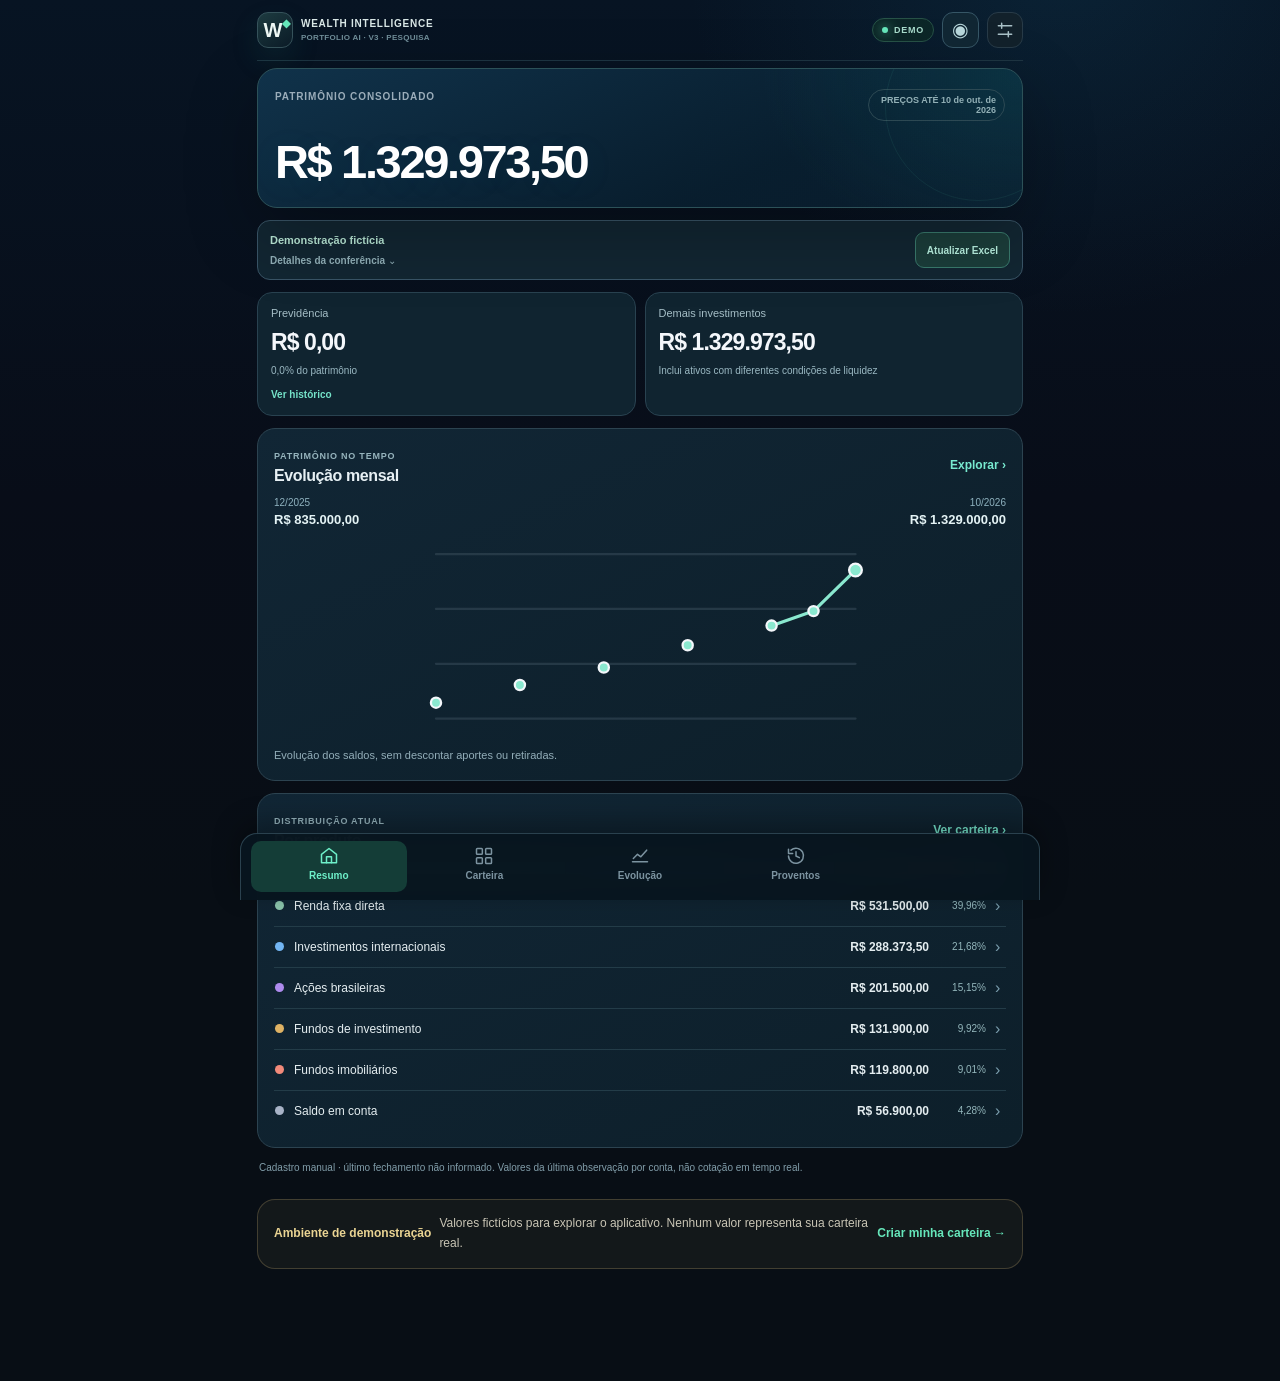
==== wealth-intelligence/index.html @ ff45490f "Wealth V3: move historical methodology disclosures behind optional detail" ====
<!doctype html>
<html lang="pt-BR"><head>
<meta charset="utf-8"><meta name="viewport" content="width=device-width,initial-scale=1,viewport-fit=cover">
<meta name="theme-color" content="#080f17"><meta name="apple-mobile-web-app-capable" content="yes">
<meta name="apple-mobile-web-app-status-bar-style" content="black-translucent"><meta name="apple-mobile-web-app-title" content="Wealth AI">
<meta name="description" content="Inteligência patrimonial, análise de alocação e projeções de longo prazo.">
<meta http-equiv="Content-Security-Policy" content="default-src 'self'; img-src 'self' data:; style-src 'self'; script-src 'self'; connect-src 'none'; object-src 'none'; base-uri 'self'; form-action 'self'">
<title>Wealth Intelligence AI</title><link rel="manifest" href="./manifest.webmanifest"><link rel="icon" href="./icon.svg" type="image/svg+xml"><link rel="apple-touch-icon" href="./icon.svg"><link rel="stylesheet" href="./styles.css"><link rel="stylesheet" href="./v3.css">
</head><body>
<svg class="svg-sprite" xmlns="http://www.w3.org/2000/svg" aria-hidden="true"><symbol id="i-home" viewBox="0 0 24 24"><path d="m3 10 9-7 9 7v10H3z"/><path d="M9 20v-7h6v7"/></symbol><symbol id="i-grid" viewBox="0 0 24 24"><rect x="3" y="3" width="7" height="7" rx="1"/><rect x="14" y="3" width="7" height="7" rx="1"/><rect x="3" y="14" width="7" height="7" rx="1"/><rect x="14" y="14" width="7" height="7" rx="1"/></symbol><symbol id="i-chart" viewBox="0 0 24 24"><path d="M3 19h18M4 15l5-5 4 3 7-8"/></symbol><symbol id="i-brain" viewBox="0 0 24 24"><path d="M12 4a4 4 0 0 0-7 3 4 4 0 0 0-1 7 4 4 0 0 0 5 6c1.5 0 3-.8 3-2V4Zm0 0a4 4 0 0 1 7 3 4 4 0 0 1 1 7 4 4 0 0 1-5 6c-1.5 0-3-.8-3-2"/></symbol><symbol id="i-history" viewBox="0 0 24 24"><path d="M3 12a9 9 0 1 0 3-7M3 4v5h5M12 7v5l4 2"/></symbol><symbol id="i-plus" viewBox="0 0 24 24"><path d="M12 4v16M4 12h16"/></symbol><symbol id="i-settings" viewBox="0 0 24 24"><path d="M4 7h16M4 17h16M8 4v6M16 14v6"/></symbol><symbol id="i-arrow" viewBox="0 0 24 24"><path d="M7 17 17 7M8 7h9v9"/></symbol><symbol id="i-shield" viewBox="0 0 24 24"><path d="m12 2 8 4v6c0 5-3.5 8.5-8 10-4.5-1.5-8-5-8-10V6z"/><path d="m8.5 12 2.5 2.5 4.5-5"/></symbol><symbol id="i-info" viewBox="0 0 24 24"><circle cx="12" cy="12" r="9"/><path d="M12 11v6M12 7h.01"/></symbol></svg>
<div class="shell">
<header class="topbar"><div class="brand"><div class="brand-logo">W<span>◆</span></div><div><span class="brand-kicker">WEALTH INTELLIGENCE</span><span class="brand-sub">PORTFOLIO AI · V3 · PESQUISA</span></div></div><div class="header-right"><span class="privacy-pill"><span class="live-dot"></span> <span id="modeBadge">DEMO</span></span><button id="v3PrivacyToggle" type="button" data-v3-private class="v3-eye-button" aria-label="Ocultar ou mostrar valores">Ocultar valores</button><button id="openSettings" class="icon-button" aria-label="Configurações e dados"><svg><use href="#i-settings"/></svg></button></div></header>
<main id="main">
<section class="page active" data-page="home">
<div class="page-heading"><div><p class="overline">INTELIGÊNCIA PATRIMONIAL</p><h1>Seu patrimônio.<br><em>Em perspectiva.</em></h1></div><div class="glow-orbit" aria-hidden="true">✦</div></div>
<article class="hero"><div class="hero-top"><span id="heroEyebrow" class="eyebrow">PATRIMÔNIO CONSOLIDADO</span><span id="heroAsOf" class="date-pill">—</span></div><h2 id="heroTotal" class="hero-total">R$ —</h2><div class="hero-change"><span id="heroGain" class="gain-pill">—</span><span id="heroGainCaption" class="muted">resultado não realizado sobre custo atual</span></div><div class="chart-switches" role="group" aria-label="Período da evolução"><button data-period="m1">1M</button><button data-period="m3">3M</button><button data-period="m6">6M</button><button data-period="y1">1A</button><button data-period="all" class="active">Tudo</button></div><div id="dataQualityStrip" class="quality-strip" hidden><strong id="dataQualityHeadline">Base histórica parcial</strong><span id="dataQualitySubtitle"></span><span id="dataFileFingerprint" class="quality-fingerprint"></span></div><div id="heroSpark" class="hero-chart" aria-label="Evolução patrimonial"></div><div class="hero-footer"><div><span id="heroCostLabel">CAPITAL ALOCADO*</span><strong id="heroCost">—</strong></div><div><span>POSIÇÕES</span><strong id="heroCount">—</strong></div><div><span>CLASSES</span><strong id="heroClasses">—</strong></div></div></article>
<div id="v3Home" class="v3-home"></div>
<article id="reconciliationPanel" class="panel reconcile-panel" hidden>
<div class="panel-head"><div><p class="overline">VALORES CONFERIDOS COM O EXCEL</p><h3>Entenda os dois totais</h3></div><span id="reconcileStatus" class="date-pill">EM CONCILIAÇÃO</span></div>
<div class="reconcile-grid">
<div><span>Total exibido no Dashboard</span><strong id="reconcileReported">—</strong><small id="reconcileReportedSource">Dashboard!B6</small></div>
<div><span>Soma das posições mais recentes</span><strong id="reconcileCalculated">—</strong><small>Com competências diferentes</small></div>
</div>
<div class="reconcile-source-list" id="reconcileSources"></div><div class="reconcile-difference"><span>Diferença identificada</span><strong id="reconcileDifference">—</strong></div>
<p id="reconcileExplanation" class="reconcile-explanation">—</p><button class="secondary" id="reimportFromHome" type="button">Conferir novamente com meu Excel</button>
<button class="secondary reconcile-export" id="exportAuditCsv" type="button">Exportar conferência detalhada (.csv) <span>↗</span></button><div class="reconcile-latest"><div><span>Último fechamento mensal</span><strong id="reconcileMonthTotal">—</strong><small id="reconcileMonthDate">—</small></div><div><span>Previdência atualizada até</span><strong id="reconcilePensionDate">—</strong><small>Data diferente de outubro</small></div></div>
</article>
<div id="localStorageWarning" class="local-data-warning" hidden role="alert"><strong><svg aria-hidden="true" viewBox="0 0 24 24" width="18"><path d="M12 3 2 21h20L12 3Zm0 6v5m0 3v1" fill="none" stroke="currentColor" stroke-width="2"/></svg> Não foi possível abrir sua carteira salva neste iPhone</strong><p>Por segurança, não exibimos dados de demonstração no lugar da sua carteira. Os registros antigos não foram alterados. Salve uma cópia do conteúdo local e importe seu backup antes de criar novos dados.</p><div><button id="exportRawLocal" class="secondary" type="button">Salvar cópia dos dados locais</button><button id="openBackupFromWarning" class="primary" type="button">Importar backup JSON</button></div></div><div id="demoNotice" class="notice"><strong>Ambiente de demonstração</strong><span>Valores fictícios para explorar o aplicativo. Nenhum valor representa sua carteira real.</span><button data-action="start" class="mini-link">Criar minha carteira →</button></div>
<div class="section-head"><div><p class="overline">CONCENTRAÇÃO E DISTRIBUIÇÃO</p><h2>Resumo da carteira</h2></div><button class="text-link" data-go="insights">Ver análise <span>↗</span></button></div>
<div class="kpi-grid"><article class="kpi"><div class="kpi-top"><span>Diversificação</span><span class="kpi-icon purple">✦</span></div><strong id="divScore">—</strong><small id="divHint">—</small></article><article class="kpi"><div class="kpi-top"><span>Maior exposição</span><span class="kpi-icon amber">◎</span></div><strong id="topExposure">—</strong><small id="topExposureName">—</small></article></div>
<article class="panel"><div class="panel-head"><div><p class="overline">SALDOS POR CLASSE</p><h3>Onde está seu patrimônio</h3></div><button class="ghost-link" data-go="portfolio">Carteira ↗</button></div><div class="allocation-layout"><div id="allocationDonut" class="donut-wrap"></div><div id="allocationLegend" class="allocation-legend"></div></div></article>
<article class="panel growth-panel"><div class="panel-head"><div><p class="overline">ORIGEM DO CRESCIMENTO</p><h3>Aportes x rentabilidade</h3></div><span id="growthPeriod" class="date-pill">—</span></div><div class="growth-headline"><strong id="growthTotal">—</strong><span>Variação patrimonial no período</span></div><div id="growthBar" class="growth-bar" aria-label="Aportes e resultado dos investimentos"></div><div class="growth-details"><div><i class="growth-dot deposit"></i><span>Aportes líquidos</span><strong id="growthFlows">—</strong></div><div><i class="growth-dot profit"></i><span>Resultado estimado</span><strong id="growthResult">—</strong></div></div><p id="growthFootnote" class="fineprint plain">Diferença entre patrimônio e fluxos líquidos informados. É uma estimativa, não um demonstrativo contábil.</p></article><article class="insight-hero"><div class="insight-emblem">✧</div><div><span class="overline">WEALTH INTELLIGENCE</span><h3 id="homeInsightTitle">Sua carteira sob análise.</h3><p id="homeInsightText" class="muted">A inteligência patrimonial identifica pontos de atenção e oportunidades de melhoria.</p><button class="text-link" data-go="insights">Explorar diagnósticos →</button></div></article>
</section>
<section class="page" data-page="portfolio"><div class="page-heading compact"><div><p class="overline">CARTEIRA</p><h1>Seus investimentos</h1><p class="muted">Patrimônio organizado por produto, com detalhes ao toque.</p></div></div><div class="portfolio-summary"><span>SOMA DAS POSIÇÕES</span><strong id="portfolioTotal">—</strong><small id="portfolioSubtitle">—</small></div>
<div id="portfolioBreakdown" class="portfolio-breakdown"></div><section id="v3Portfolio" class="v3-portfolio"><div class="v3-list-top"><div><span class="v3-eyebrow">POSIÇÕES CONSOLIDADAS</span><h2>Meus investimentos</h2></div><button type="button" id="v3ToggleFilters" data-v3-togglefilters aria-expanded="false" aria-controls="v3PortfolioFilterArea">Filtros <span id="v3FilterBadge" class="v3-filter-badge" hidden>1</span><span aria-hidden="true">⌄</span></button></div><div class="v3-search-row"><label class="v3-search-label" for="v3PortfolioSearch">Buscar investimentos</label><input id="v3PortfolioSearch" type="search" autocomplete="off" placeholder="Nome do investimento ou código"></div><div id="v3PortfolioFilterArea" class="v3-filter-drawer" hidden><div class="v3-facet-tabs" id="v3PortfolioTabs"></div><div class="v3-filter-controls"><label>Categoria<select id="v3PortfolioCategory"></select></label></div></div><div class="v3-group-overview"><span>Total filtrado</span><strong id="v3PortfolioTotal">—</strong><small id="v3PortfolioCount">—</small><button id="v3PortfolioReset" data-v3-reset type="button">Limpar filtros</button></div><div id="v3PortfolioCategories" class="v3-group-list"></div></section>
<div class="portfolio-tools"><label class="portfolio-search"><span>Localizar investimento</span><input id="portfolioSearch" type="search" placeholder="Buscar por nome ou ticker" autocomplete="off"></label><label class="portfolio-filter"><span>Ordenar ativos</span><select id="portfolioSort"><option value="value">Maior valor primeiro</option><option value="name">Ordem alfabética</option></select></label></div>
<div class="section-head"><h2>Classes e posições <span id="positionsCounter" class="count">0</span></h2><button class="primary small" data-action="add-position"><svg><use href="#i-plus"/></svg> Adicionar</button></div><p id="portfolioHelp" class="muted portfolio-help">Selecione uma classe para conferir cada posição e sua data de referência.</p><div id="positionsList" class="positions-list"></div><article class="fineprint">Os preços são informados manualmente; não há cotações em tempo real. Para posições importadas apenas com saldo, o custo e o resultado não serão calculados sem informação de aquisição. O resultado não inclui, necessariamente, impostos, taxas ou proventos.</article></section>
<section class="page" data-page="scenario"><div class="page-heading compact"><div><p class="overline">PLANEJAMENTO QUANTITATIVO</p><h1>Simule o <em>futuro.</em></h1><p class="muted">Explore possibilidades, não promessas de rentabilidade.</p></div></div>
<article class="scenario-hero"><span class="eyebrow">META PATRIMONIAL</span><strong id="scenarioTarget">—</strong><span class="muted" id="scenarioStatus">—</span><div class="target-progress"><span id="targetProgress"></span></div></article>
<div class="scenario-presets" role="group" aria-label="Premissas de retorno"><button data-preset="conservative">Defensivo</button><button data-preset="base" class="active">Base</button><button data-preset="optimistic">Arrojado</button></div>
<article class="panel form-panel"><div class="panel-head"><h3>Premissas da simulação</h3><span class="auto-badge">EDITÁVEL</span></div><div class="form-2">
<label>Meta (R$)<input id="simTarget" inputmode="decimal" type="number" min="1" step="1000"></label>
<label>Aporte mensal (R$)<input id="simMonthly" inputmode="decimal" type="number" min="0" step="100"></label>
<label>Horizonte (anos)<input id="simYears" type="number" min="1" max="40" step="1"></label>
<label>Retorno anual nominal (%)<input id="simRate" type="number" min="-50" max="50" step=".5"></label>
<label>Volatilidade anual (%)<input id="simVol" type="number" min="0" max="60" step="1"></label>
<label>Inflação anual (%)<input id="simInflation" type="number" min="0" max="30" step=".5"></label></div>
<button class="primary block" id="runSimulation">Recalcular projeções <span>↗</span></button><button class="historical-calibration" id="calibrateHistory" type="button" disabled>Calibrar premissas usando o histórico</button><p id="calibrationHelp" class="fineprint plain">Para estimar retorno e volatilidade, são necessários pelo menos 12 intervalos válidos e 12 meses de patrimônio com aportes registrados.</p><p class="fineprint plain">Simulação Monte Carlo com 1.000 trajetórias; aportes no fim de cada mês. Retornos independentes e premissas constantes. Não inclui tributos ou custos.</p></article>
<article class="panel"><div class="panel-head"><div><p class="overline">DISTRIBUIÇÃO DE RESULTADOS</p><h3>Faixa de cenários</h3></div><span class="auto-badge">P10 · P50 · P90</span></div><div id="projectionChart" class="projection-chart"></div><div class="forecast-stats"><div><span>CENÁRIO MEDIANO</span><strong id="forecastMedian">—</strong></div><div><span>CHANCE ESTIMADA DE ATINGIR A META</span><strong id="forecastChance">—</strong></div></div><div class="forecast-range-metrics"><div><span>P10 · CONSERVADOR</span><strong id="forecastLow">—</strong></div><div><span>P90 · FAVORÁVEL</span><strong id="forecastHigh">—</strong></div></div><div class="range-strip"><span><b class="range-dot down"></b> Pessimista P10</span><span><b class="range-dot mid"></b> Mediano P50</span><span><b class="range-dot up"></b> Otimista P90</span></div><p id="forecastReal" class="fineprint plain"></p></article>
</section>
<section class="page" data-page="insights"><div class="page-heading compact"><div><p class="overline">MOTOR DE DIAGNÓSTICO</p><h1>Wealth <em>Insights.</em></h1><p class="muted">Análises rastreáveis a partir dos seus dados e premissas.</p></div></div><article class="score-panel"><div class="score-ring"><strong id="scoreNumber">—</strong><small>/ 100</small></div><div><span class="eyebrow">ÍNDICE DE DIVERSIFICAÇÃO</span><h2 id="scoreLabel">—</h2><p class="muted">Indicador heurístico de concentração, não uma nota de qualidade ou recomendação de investimento.</p></div></article><div class="section-head"><h2>Diagnósticos</h2><span class="auto-badge">REGRAS EXPLICÁVEIS</span></div><div id="insightsList" class="insight-list"></div><article class="panel"><p class="overline">NOSSA ABORDAGEM</p><h3>Inteligência com método.</h3><p class="muted paragraph">Usamos diversificação, classes de ativos, concentração, datas de atualização e consistência da base para gerar alertas explicáveis. Não executamos ordens e não apresentamos recomendações automáticas de compra ou venda.</p></article></section>
<section class="page" data-page="history"><div class="page-heading compact"><div><p class="overline">EVOLUÇÃO PATRIMONIAL</p><h1>Histórico</h1><p class="muted">Acompanhe seus saldos ao longo do tempo.</p></div></div><section id="v3History" class="v3-history"><div class="v3-historical-filter"><label>Visualizar por<select id="v3HistoryDimension"><option value="product">Produto</option><option value="exposure">Exposição</option><option value="account">Conta</option></select></label><label>Categoria<select id="v3HistoryCategory"></select></label><div class="v3-periods" id="v3HistoryYears"></div><div class="v3-periods" id="v3HistoricalMode"></div></div><article class="v3-card"><div class="v3-card-top"><div><span class="v3-eyebrow">PATRIMÔNIO HISTÓRICO</span><h3>Evolução de saldos</h3></div></div><div id="v3HistoryChart"></div><details class="v3-history-context"><summary id="v3HistoryShort">Entenda este histórico</summary><p class="v3-note" id="v3HistoryDescription"></p></details><div class="v3-historical-metrics"><div><span>Início</span><strong id="v3HistoryFirst">—</strong></div><div><span>Final</span><strong id="v3HistoryLast">—</strong></div><div><span>Variação do saldo</span><strong id="v3HistoryDelta">—</strong></div></div></article><article class="v3-card"><div class="v3-card-top"><h3>Registros por competência</h3></div><div id="v3HistoryRows" class="v3-history-records"></div></article></section><article class="panel v3-legacy-history"><div class="panel-head"><div><p class="overline">LINHA DO TEMPO</p><h3>Patrimônio histórico</h3></div><button class="ghost-link" data-action="add-snapshot">+ Registro</button></div><div id="historyChart" class="history-chart"></div><div class="history-stats"><div><span>EVOLUÇÃO BRUTA</span><strong id="historyDelta">—</strong></div><div><span>RETORNO APROX. AJUSTADO POR APORTES (SE CONFIRMADOS)</span><strong id="historyTwr">—</strong></div></div><p class="fineprint plain">O retorno ajusta cada intervalo pelo fluxo líquido informado como ocorrido ao final do período. Não equivale a TWR/MWR auditado com fluxos datados.</p></article><div id="historyViewNav" class="history-view-nav" role="group" aria-label="Detalhes do histórico"><button data-history-view="assets" class="active">Por investimento</button><button data-history-view="ledger">Aportes e proventos</button><button data-history-view="audit">Conciliação</button><button data-history-view="months">Meses</button><button data-history-view="returns">Rentabilidade</button></div><p id="historyViewHint" class="muted history-view-hint">Selecione um investimento para consultar sua trajetória individual.</p><article id="performancePanel" class="panel performance-panel"><div class="panel-head"><div><p class="overline">RENTABILIDADE EM CONTEXTO</p><h3>Quanto rendeu de verdade?</h3></div><span class="auto-badge">FLUXOS AJUSTADOS</span></div><div class="performance-metrics"><div class="performance-stat"><span>RETORNO ANUALIZADO ESTIMADO (TIR)</span><strong id="performanceXirr">—</strong><small id="performancePeriod">—</small></div><div class="performance-stat"><span>RESULTADO VS. REFERÊNCIA HIPOTÉTICA</span><strong id="performanceExcess">—</strong><small id="performanceReference">—</small></div></div><div class="benchmark-pair"><div><span>Resultado observado</span><strong id="performanceActual">—</strong></div><div><span>Resultado da referência</span><strong id="performanceBenchmark">—</strong></div></div><p class="fineprint plain" id="performanceCaveat">Estimativas dependem de datas, aportes e retiradas informados; a taxa de referência é constante e hipotética, não representa o CDI histórico.</p></article><article id="milestonesPanel" class="panel milestone-panel"><div class="panel-head"><div><p class="overline">CONQUISTAS</p><h3>Marcos do patrimônio</h3></div><span class="auto-badge">HISTÓRICO</span></div><div id="milestoneList" class="milestone-list"></div></article><article class="panel" id="reportedFlowsPanel" hidden><div class="panel-head"><div><p class="overline">LANÇAMENTOS IMPORTADOS</p><h3>Aportes e proventos informados</h3></div><span class="auto-badge">NÃO CONCILIADOS</span></div><div class="performance-metrics"><div class="performance-stat"><span>APORTES DECLARADOS</span><strong id="reportedTotalFlows">—</strong><small id="reportedCountFlows">—</small></div><div class="performance-stat"><span>PROVENTOS REGISTRADOS</span><strong id="reportedTotalIncome">—</strong><small id="reportedCountIncome">—</small></div></div><div class="income-selector"><label for="incomeYear">Ano dos proventos</label><select id="incomeYear"></select></div><div id="incomeAnnualSummary" class="income-annual-summary"></div><div id="incomeMonthly" class="income-monthly"></div><div class="section-head ledger-latest-head"><h3>Últimos lançamentos</h3></div><div id="reportedFlowsList" class="reported-flows-list"></div><p class="fineprint plain">Aportes declarados podem incluir transferências internas. Dividendos de diferentes abas podem se sobrepor ou já estar reinvestidos no patrimônio. Nenhum deles entra automaticamente no cálculo da TIR.</p></article><article class="panel" id="assetHistoryPanel" hidden><div class="panel-head"><div><p class="overline">SÉRIE POR POSIÇÃO</p><h3>Histórico de cada investimento</h3></div><span class="auto-badge" id="assetHistorySummary">—</span></div><label class="asset-history-select">Selecionar posição<select id="assetHistorySelect"></select></label><div id="assetHistoryChart" class="history-chart"></div><div id="assetHistoryDetails" class="asset-history-details"></div><p class="fineprint plain">Saldos observados, não cotações nem retorno ajustado por compras/vendas. Registro original preservado por aba e célula.</p></article><article class="panel" id="dataAuditPanel" hidden><div class="panel-head"><div><p class="overline">CONCILIAÇÃO</p><h3>Qualidade e origem dos dados</h3></div><span class="auto-badge" id="auditFlagCount">—</span></div><div id="auditOverview" class="audit-overview"></div><div id="auditIssues" class="audit-issues"></div></article><div id="historyRecordsPanel"><div class="section-head"><h2>Registros mensais <span class="count" id="historyCount">0</span></h2></div><div id="historyList" class="history-list"></div></div></section>
<section class="page" data-page="income"><div class="page-heading compact"><div><p class="overline">PROVENTOS</p><h1>Rendimentos</h1><p class="muted">Dividendos e rendimentos registrados por competência.</p></div></div><section id="v3Income" class="v3-income"><div class="v3-card"><div class="v3-card-top"><h3>Proventos por ano</h3><label class="v3-year-selector">Ano<select id="v3IncomeYear"></select></label></div><span class="v3-eyebrow">TOTAL REGISTRADO</span><div id="v3IncomeTotal" class="v3-big-amount">—</div><div id="v3IncomeSplit" class="v3-income-split"></div><div id="v3IncomeMonths"></div><p class="v3-note">São lançamentos da planilha, não comprovação de recebimento, disponibilidade ou reinvestimento.</p></div></section></section></main>
<nav class="tabbar" aria-label="Navegação principal"><button data-go="home" class="active"><svg><use href="#i-home"/></svg><span>Resumo</span></button><button data-go="portfolio"><svg><use href="#i-grid"/></svg><span>Carteira</span></button><button data-go="history"><svg><use href="#i-chart"/></svg><span>Evolução</span></button><button data-go="income"><svg><use href="#i-history"/></svg><span>Proventos</span></button></nav>
</div>
<dialog id="v3DetailDialog" class="modal v3-detail-dialog"><div class="v3-detail-top"><span>DETALHES DO INVESTIMENTO</span><button type="button" data-v3-close aria-label="Fechar detalhes">✕</button></div><div id="v3DetailContent"></div></dialog><dialog id="positionDialog" class="modal"><form id="positionForm"><div class="modal-top"><div><p class="overline">ATIVO FINANCEIRO</p><h2 id="positionDialogTitle">Adicionar posição</h2></div><button type="button" class="close" data-close="positionDialog" aria-label="Fechar">×</button></div><input type="hidden" id="posId"><div class="form-2"><label class="wide">Nome do ativo<input id="posName" maxlength="90" required placeholder="Ex.: Tesouro IPCA+"></label><label>Código / identificação<input id="posTicker" maxlength="30" placeholder="Ex.: IPCA2035"></label><label>Classe<select id="posClass"><option value="fixed_income">Renda fixa</option><option value="stocks">Ações BR</option><option value="reits">Fundos imobiliários</option><option value="international">Internacional</option><option value="funds">Fundos</option><option value="crypto">Cripto</option><option value="cash">Caixa</option><option value="pension">Previdência</option><option value="metals">Metais</option><option value="other">Outros</option></select></label><label>Moeda<select id="posCurrency"><option value="BRL">BRL (R$)</option><option value="USD">USD (US$)</option></select></label><label>Quantidade<input id="posQty" type="number" min=".000001" step="any" required></label><label>Custo médio unitário<input id="posCost" type="number" min="0" step="any" required></label><label class="wide unknown-cost"><input id="posUnknownCost" type="checkbox"><span>Valor histórico disponível, mas custo de aquisição desconhecido</span></label><label>Preço / valor unitário atual<input id="posPrice" type="number" min="0" step="any" required></label><label>Data do preço<input id="posDate" type="date" required></label></div><div class="modal-actions"><button type="button" class="secondary" data-close="positionDialog">Cancelar</button><button type="submit" class="primary">Salvar posição</button></div></form></dialog>
<dialog id="snapshotDialog" class="modal"><form id="snapshotForm"><div class="modal-top"><div><p class="overline">HISTÓRICO</p><h2>Registrar patrimônio</h2></div><button type="button" class="close" data-close="snapshotDialog">×</button></div><div class="form-2"><label>Data de referência<input id="snapDate" type="date" required></label><label>Patrimônio total (R$)<input id="snapTotal" type="number" min="0" step=".01" required></label><label class="wide">Aportes líquidos desde o registro anterior (R$)<input id="snapFlow" type="number" step=".01" value="0" required><small>Use valor negativo para retiradas. Fluxo aproximado no final do período.</small></label></div><div class="modal-actions"><button type="button" class="secondary" data-close="snapshotDialog">Cancelar</button><button type="submit" class="primary">Salvar registro</button></div></form></dialog>
<dialog id="settingsDialog" class="modal"><div class="modal-top"><div><p class="overline">CONFIGURAÇÕES</p><h2>Seu espaço financeiro</h2></div><button type="button" class="close" data-close="settingsDialog">×</button></div><div class="settings-block"><h3>Conversão de moeda</h3><label>Cotação manual USD/BRL<input type="number" step=".0001" min=".01" id="fxInput"></label><p class="fineprint plain">Usada apenas para converter posições em USD na data de avaliação. Não é uma cotação em tempo real.</p><button class="secondary" id="saveFx">Atualizar conversão</button></div><div class="settings-block"><h3>Referência de comparação</h3><label>Taxa anual hipotética (% a.a.)<input type="number" step=".25" min="-95" max="500" id="benchmarkRateInput"></label><p class="fineprint plain">A comparação aplica essa taxa constante sobre o patrimônio inicial e sobre cada aporte ou retirada, na data do registro. Não é o CDI realizado nem um índice histórico.</p><button class="secondary" id="saveBenchmark">Atualizar referência</button></div><div class="settings-block"><h3>Seus dados</h3><p class="muted paragraph">Esta versão guarda a carteira somente neste navegador. Exporte um backup para não perder os dados ao limpar o iPhone. Importar posições CSV substitui a carteira atual por posições informadas no arquivo, sem incluir histórico. Custos desconhecidos permanecem marcados como desconhecidos no novo formato CSV. Não existe sincronização entre dispositivos.</p><div class="settings-actions"><button class="secondary" id="exportBackup">Exportar backup JSON</button><button class="secondary" id="exportCsv">Exportar posições CSV</button><button class="secondary" id="exportAuditCsvSettings">Exportar conferência do Excel CSV</button><button class="secondary" id="downloadTemplate">Modelo de posições CSV</button><p id="importStatus" class="xlsx-import-status" hidden></p><label class="secondary file-upload import-xlsx">Importar Excel completo (2024–2026)<input id="importXlsx" type="file" accept=".xlsx,application/vnd.openxmlformats-officedocument.spreadsheetml.sheet" hidden></label><label class="secondary file-upload">Importar posições CSV<input id="importCsv" type="file" accept=".csv,text/csv,text/plain" hidden></label><label class="secondary file-upload">Importar backup JSON<input id="importBackup" type="file" accept=".json,application/json" hidden></label><button class="secondary" data-action="start">Iniciar carteira vazia</button><button class="danger" id="resetDemo">Restaurar demonstração</button></div></div><div class="settings-block"><h3>Segurança e metodologia</h3><p class="muted paragraph">O aplicativo não envia posições a servidores externos, não acessa corretoras e não emite ordens. Dados no navegador não possuem criptografia de ponta a ponta. Proteja seu dispositivo e os backups exportados.</p></div></dialog>
<dialog id="xlsxDialog" class="modal"><div class="modal-top"><div><p class="overline">WEALTH DATA ENGINE V2</p><h2>Prévia da importação</h2></div><button type="button" class="close" data-close="xlsxDialog" aria-label="Fechar">×</button></div><p class="muted paragraph">Arquivo processado exclusivamente no dispositivo. Nenhum dado pessoal será enviado ao GitHub ou servidor. A importação é bloqueada quando os quatro subtotais do Excel não conferem.</p><div id="xlsxPreview" class="xlsx-preview"></div><div class="modal-actions"><button type="button" class="secondary" data-close="xlsxDialog">Cancelar</button><button type="button" class="primary" id="confirmXlsx" disabled>Confirmar importação</button></div></dialog><div id="toast" role="status" class="toast" aria-live="polite"></div>
<script src="./engine.js" defer></script><script src="./analytics.js" defer></script><script src="./performance.js" defer></script><script src="./importer.js" defer></script><script src="./xlsx-engine.js" defer></script><script src="./ledger.js" defer></script><script src="./integrity.js" defer></script><script src="./v3-model.js" defer></script><script src="./v3-view.js" defer></script><script src="./app.js" defer></script>
</body></html>
---- wealth-intelligence/styles.css ----
:root{--bg:#080e15;--surface:#101923;--surface2:#121e2a;--panel:#0d1721;--stroke:#22313e;--text:#f4f7fb;--muted:#8495a5;--mint:#66e7bb;--blue:#66a7ff;--gold:#d7bd78;--purple:#b69aff;--orange:#efad76;--red:#ff7783;--shadow:0 25px 70px rgba(0,0,0,.26)}*{box-sizing:border-box}html{background:var(--bg)}body{margin:0;min-height:100vh;background:radial-gradient(ellipse 80% 400px at 80% 0,rgba(24,78,89,.23),transparent 70%),linear-gradient(#080e15,#080e15);color:var(--text);font-family:-apple-system,BlinkMacSystemFont,"SF Pro Display",Inter,"Segoe UI",sans-serif;-webkit-font-smoothing:antialiased}button,input,select{font:inherit}button{cursor:pointer}button:focus-visible,input:focus-visible,select:focus-visible{outline:2px solid var(--mint);outline-offset:2px}h1,h2,h3,p{margin:0}h1{font-size:clamp(37px,7.2vw,55px);line-height:1.04;letter-spacing:-.058em;font-weight:720}h1 em{font-style:normal;color:var(--mint)}h2{font-size:21px;letter-spacing:-.03em}h3{font-size:18px;letter-spacing:-.025em}svg{width:22px;height:22px;fill:none;stroke:currentColor;stroke-width:1.8;stroke-linecap:round;stroke-linejoin:round}.svg-sprite{position:absolute;width:0;height:0;overflow:hidden}.shell{max-width:980px;margin:auto;padding:0 20px 128px}.topbar{display:flex;align-items:center;justify-content:space-between;padding-top:max(22px,env(safe-area-inset-top));padding-bottom:34px;gap:8px}.brand,.header-right{display:flex;align-items:center;gap:12px}.brand-logo{display:flex;align-items:center;justify-content:center;width:46px;height:46px;border:1px solid #36535b;border-radius:17px;color:#eef8f5;background:linear-gradient(145deg,#1d3b40,#0c1c28);font-size:25px;font-weight:800;letter-spacing:-.1em;box-shadow:0 12px 28px rgba(34,118,105,.15)}.brand-logo span{font-size:11px;color:var(--mint);vertical-align:top;transform:translate(2px,-7px)}.brand-kicker,.brand-sub{display:block;letter-spacing:.12em;font-weight:800}.brand-kicker{font-size:10px;color:#dae8e7}.brand-sub{font-size:9px;color:#718f9a;margin-top:5px}.privacy-pill{font-size:10px;color:#a9dccc;letter-spacing:.08em;font-weight:800;border:1px solid #275146;border-radius:100px;padding:8px 10px;background:#1030248a;white-space:nowrap}.live-dot{display:inline-block;width:6px;height:6px;margin-right:3px;border-radius:50%;background:var(--mint);box-shadow:0 0 12px var(--mint)}.icon-button{border:1px solid #283b48;background:#12212b;color:#a9c1c8;border-radius:14px;width:40px;height:40px;display:grid;place-items:center}.icon-button svg{width:20px}.page{display:none;flex-direction:column;gap:19px}.page.active{display:flex;animation:appear .22s ease}@keyframes appear{from{opacity:.35;transform:translateY(4px)}to{opacity:1;transform:translateY(0)}}.page-heading{display:flex;align-items:center;justify-content:space-between;margin:0 0 4px}.page-heading.compact{margin-bottom:9px}.page-heading .muted{margin-top:12px;max-width:550px}.overline,.eyebrow{font-size:10px;letter-spacing:.19em;font-weight:800;color:var(--gold)}.overline{margin-bottom:10px}.eyebrow{color:#9badba}.muted{color:var(--muted);line-height:1.52}.glow-orbit{width:77px;height:77px;flex:0 0 77px;display:grid;place-items:center;color:var(--mint);border:1px solid rgba(102,231,187,.12);border-radius:50%;background:radial-gradient(circle,rgba(53,141,128,.21),transparent 66%);font-size:35px;box-shadow:0 0 54px rgba(89,235,196,.08)}.hero,.panel,.portfolio-summary,.scenario-hero,.score-panel,.insight-hero{border:1px solid var(--stroke);border-radius:27px;background:linear-gradient(160deg,#152530,#0c1721 78%);padding:23px;box-shadow:var(--shadow)}.hero{overflow:hidden;position:relative;background:radial-gradient(ellipse 330px 200px at 95% -15%,rgba(69,143,135,.19),transparent),linear-gradient(155deg,#18333a,#0c1b27 70%)}.hero:after{content:"";position:absolute;right:-50px;top:-55px;width:185px;height:185px;border-radius:50%;border:1px solid rgba(88,208,177,.08);pointer-events:none}.hero-top,.panel-head,.section-head,.hero-change,.hero-footer,.kpi-top,.history-stats,.forecast-stats,.modal-top,.modal-actions{display:flex;justify-content:space-between;align-items:center;gap:12px}.date-pill,.auto-badge{font-size:10px;letter-spacing:.08em;font-weight:760;color:#96b2b7;border:1px solid #2d4851;padding:7px 10px;border-radius:100px}.hero-total{font-size:clamp(40px,8vw,68px);letter-spacing:-.07em;line-height:1.12;margin:21px 0 10px;font-variant-numeric:tabular-nums}.hero-change{justify-content:flex-start;flex-wrap:wrap}.hero-change>.muted{font-size:11px}.gain-pill{font-size:12px;font-weight:800;color:var(--mint);background:rgba(86,215,171,.12);border:1px solid rgba(102,231,187,.13);border-radius:99px;padding:8px 11px}.gain-pill.negative{color:var(--red);background:rgba(255,119,131,.1);border-color:rgba(255,119,131,.16)}.hero-chart{height:145px;margin:24px -10px 4px;overflow:hidden}.hero-chart svg,.history-chart svg,.projection-chart svg{width:100%;height:100%;display:block}.hero-footer{border-top:1px solid rgba(155,207,197,.14);padding-top:18px;margin-top:13px;align-items:flex-start}.hero-footer>div{display:flex;flex-direction:column;gap:8px;min-width:0}.hero-footer span,.kpi span,.portfolio-summary>span,.scenario-hero>.eyebrow,.forecast-stats span,.history-stats span{font-size:10px;letter-spacing:.08em;font-weight:750;color:#8ca2ae}.hero-footer strong{font-size:clamp(13px,3.4vw,20px);letter-spacing:-.025em;overflow-wrap:anywhere}.notice{display:flex;gap:8px;align-items:center;flex-wrap:wrap;padding:14px 16px;border:1px solid rgba(215,189,120,.24);border-radius:18px;background:rgba(215,189,120,.055);font-size:12px;line-height:1.5;color:#c9c5b5}.notice strong{color:#ead493}.notice span{flex:1 1 250px}.mini-link,.ghost-link,.text-link{border:0;background:none;color:var(--mint);font-weight:750}.mini-link{padding:0;white-space:nowrap}.section-head{margin-top:8px}.section-head .overline{margin-bottom:6px}.text-link,.ghost-link{font-size:12px;padding:9px 0;white-space:nowrap}.text-link span{font-size:16px}.kpi-grid{display:grid;grid-template-columns:1fr 1fr;gap:13px}.kpi{padding:19px 18px;border:1px solid var(--stroke);border-radius:23px;background:linear-gradient(145deg,#15222d,#0e1721);display:flex;flex-direction:column;gap:9px;min-width:0}.kpi-top span{font-size:12px;color:#a7b4bc;letter-spacing:0}.kpi-icon{width:29px;height:29px;display:grid;place-items:center;border-radius:10px}.kpi-icon.purple{background:rgba(182,154,255,.13);color:var(--purple)}.kpi-icon.amber{background:rgba(215,189,120,.13);color:var(--gold)}.kpi strong{font-size:clamp(24px,5vw,37px);letter-spacing:-.06em;line-height:1.12;overflow-wrap:anywhere}.kpi small{font-size:11px;color:var(--muted);line-height:1.35;overflow-wrap:anywhere}.panel-head{align-items:flex-start;margin-bottom:18px}.allocation-layout{display:flex;align-items:center;gap:28px;min-height:185px}.donut-wrap{width:180px;min-width:180px;aspect-ratio:1;display:grid;place-items:center;position:relative}.donut-wrap svg{width:100%;height:100%;transform:rotate(-90deg)}.donut-center{position:absolute;text-align:center}.donut-center strong,.donut-center span{display:block}.donut-center strong{font-size:27px;letter-spacing:-.055em}.donut-center span{font-size:10px;color:var(--muted);margin-top:3px}.allocation-legend{display:flex;flex:1;flex-direction:column;gap:10px}.legend-row{display:grid;grid-template-columns:9px 1fr auto;gap:10px;align-items:center;font-size:12px}.legend-row .dot{width:9px;height:9px;border-radius:50%}.legend-row span{color:#acb9c2}.legend-row strong{font-variant-numeric:tabular-nums}.insight-hero{display:grid;grid-template-columns:46px 1fr;gap:13px;background:linear-gradient(130deg,rgba(36,65,75,.95),#101b28);padding:20px}.insight-emblem{width:43px;height:43px;display:grid;place-items:center;border-radius:15px;background:rgba(102,231,187,.13);color:var(--mint);font-size:24px}.insight-hero h3{margin:3px 0 7px;font-size:19px}.insight-hero .text-link{margin-top:9px}.portfolio-summary{display:flex;flex-direction:column;gap:9px;background:linear-gradient(120deg,#1b3540,#0b1c29)}.portfolio-summary strong{font-size:38px;letter-spacing:-.06em}.portfolio-summary small{color:var(--muted)}.count{font-size:12px;color:#819aa2;font-weight:700}.primary,.secondary,.danger{border:1px solid transparent;background:var(--mint);color:#05251c;font-weight:800;border-radius:16px;padding:13px 18px;display:inline-flex;align-items:center;justify-content:center;gap:8px;min-height:45px}.primary:hover{background:#92f3d3}.primary.small{padding:10px 13px;min-height:39px;font-size:12px;border-radius:12px}.primary.small svg{width:16px;height:16px}.secondary{background:#152530;color:#c9d8de;border-color:#2e4651}.danger{background:rgba(255,119,131,.08);color:var(--red);border-color:rgba(255,119,131,.22)}.block{width:100%}.positions-list,.insight-list,.history-list{display:flex;flex-direction:column;gap:11px}.position{display:grid;grid-template-columns:43px minmax(0,1fr) auto;gap:13px;align-items:center;padding:16px;border:1px solid var(--stroke);background:linear-gradient(150deg,#13212c,#0d1720);border-radius:20px}.asset-icon{width:43px;height:43px;display:grid;place-items:center;border-radius:14px;background:#1c2e3d;color:#9ed4ca;font-size:16px;font-weight:800}.position-main{min-width:0}.position h3{font-size:14px;overflow:hidden;text-overflow:ellipsis;white-space:nowrap}.position p{font-size:11px;color:var(--muted);margin-top:6px}.position-side{text-align:right}.position-side strong{font-size:15px;letter-spacing:-.03em;white-space:nowrap}.position-side small{display:block;color:var(--muted);font-size:11px;margin-top:7px}.position-bottom{grid-column:2/-1;display:flex;justify-content:space-between;align-items:center;gap:6px;border-top:1px solid #253440;padding-top:11px;margin-top:1px}.position-bottom span{font-size:11px;color:var(--muted)}.position-bottom b{font-size:11px;color:var(--mint)}.position-bottom b.negative{color:var(--red)}.position-actions{display:flex;gap:8px}.position-actions button{border:1px solid #2b3e4a;background:#14232e;color:#a5c5ca;border-radius:10px;padding:7px 9px;font-size:11px}.fineprint{font-size:11px;line-height:1.65;color:#7c8e9d;padding:13px 15px;border:1px solid #1a2832;border-radius:14px}.fineprint.plain{border:0;padding:0}.scenario-hero{display:flex;flex-direction:column;gap:9px;background:linear-gradient(115deg,#173b3e,#0c1b2b)}.scenario-hero strong{font-size:clamp(36px,7vw,51px);letter-spacing:-.06em}.scenario-hero .muted{font-size:12px}.target-progress{width:100%;height:7px;border-radius:99px;background:#273e4a;overflow:hidden;margin-top:10px}.target-progress span{display:block;background:linear-gradient(90deg,#488fdb,var(--mint));height:100%;border-radius:99px;width:0;transition:width .25s}.scenario-presets{display:grid;grid-template-columns:repeat(3,1fr);gap:8px;background:#0e1a25;border:1px solid #263643;padding:7px;border-radius:17px}.scenario-presets button{border:0;background:none;color:#8fa3ac;border-radius:12px;padding:12px 8px;font-size:12px;font-weight:760}.scenario-presets button.active{background:#284941;color:#e1fff5;box-shadow:0 5px 15px rgba(0,0,0,.18)}.form-2{display:grid;grid-template-columns:repeat(2,minmax(0,1fr));gap:13px;margin:18px 0}.form-2 label,.settings-block label{display:flex;flex-direction:column;gap:8px;color:#acbbc3;font-size:12px;font-weight:650}.form-2 label.wide{grid-column:1/-1}.form-2 label small{font-weight:400;color:var(--muted);line-height:1.5}.form-2 input,.form-2 select,.settings-block input{width:100%;min-width:0;padding:13px 12px;background:#091723;border:1px solid #2a4050;color:#f1f6f6;border-radius:12px;outline:none;font-size:15px;appearance:auto}.form-panel .block{margin:1px 0 11px}.projection-chart{height:225px;margin:12px -8px}.forecast-stats{gap:12px;border-top:1px solid #24333d;padding:18px 0}.forecast-stats>div,.history-stats>div{display:flex;flex-direction:column;gap:7px;flex:1;min-width:0}.forecast-stats strong{font-size:clamp(19px,4.7vw,31px);letter-spacing:-.035em}.range-strip{display:flex;gap:12px;flex-wrap:wrap;margin:5px 0 14px}.range-strip span{font-size:10px;color:#9babb6}.range-dot{display:inline-block;width:7px;height:7px;border-radius:50%;margin-right:3px}.range-dot.down{background:#567b90}.range-dot.mid{background:var(--mint)}.range-dot.up{background:var(--purple)}.score-panel{display:flex;align-items:center;gap:22px;background:linear-gradient(125deg,#12343b,#101e2a)}.score-ring{width:120px;height:120px;min-width:120px;border-radius:50%;border:9px solid #31756e;display:flex;flex-direction:column;justify-content:center;align-items:center;box-shadow:inset 0 0 0 4px #11252b}.score-ring strong{font-size:41px;line-height:1;letter-spacing:-.08em}.score-ring small{font-size:10px;color:#89a7a7;margin-top:5px}.score-panel h2{margin:6px 0 8px}.score-panel .muted{font-size:12px}.insight-item{padding:17px 18px;background:linear-gradient(130deg,#12212b,#0e1720);border:1px solid #243641;border-radius:18px}.insight-label{display:flex;align-items:center;justify-content:space-between;margin-bottom:9px}.insight-label span{font-size:9px;letter-spacing:.13em;font-weight:800;color:var(--mint)}.insight-item.warn .insight-label span{color:var(--gold)}.insight-item.critical .insight-label span{color:var(--red)}.insight-item h3{font-size:16px;margin-bottom:7px}.insight-item p{font-size:12px;color:#9eafb9;line-height:1.6}.paragraph{font-size:13px;margin-top:9px}.history-chart{height:190px;margin:10px -6px 14px}.history-stats{padding:15px 0;gap:15px}.history-stats strong{font-size:23px;letter-spacing:-.03em}.history-list .history-item{display:flex;justify-content:space-between;gap:12px;padding:15px 17px;background:#101b26;border:1px solid #243440;border-radius:17px}.history-item strong,.history-item span{display:block}.history-item strong{font-size:15px}.history-item span{font-size:11px;color:var(--muted);margin-top:6px}.history-item .history-values{text-align:right}.history-item .history-values strong{font-size:15px}.tabbar{position:fixed;z-index:50;left:50%;bottom:max(8px,env(safe-area-inset-bottom));transform:translateX(-50%);width:min(950px,calc(100% - 20px));display:grid;grid-template-columns:repeat(5,1fr);gap:4px;border:1px solid #27404a;border-radius:23px;background:rgba(11,22,31,.94);backdrop-filter:blur(22px);padding:10px 8px;box-shadow:0 15px 45px #0009}.tabbar button{color:#7c93a0;border:0;border-radius:14px;background:transparent;padding:8px 2px;display:flex;flex-direction:column;align-items:center;gap:6px;min-width:0}.tabbar svg{width:21px;height:21px;stroke-width:1.8}.tabbar span{font-size:10px;font-weight:700}.tabbar button.active{background:#173c38;color:var(--mint)}.modal{width:min(600px,calc(100vw - 24px));max-height:min(90vh,900px);overflow-y:auto;border:1px solid #38515d;background:linear-gradient(#142531,#0b1721);border-radius:24px;color:var(--text);padding:23px;box-shadow:0 35px 90px rgba(0,0,0,.8)}.modal::backdrop{background:rgba(0,0,0,.75);backdrop-filter:blur(4px)}.modal h2{font-size:24px}.close{width:38px;height:38px;background:#223340;border:1px solid #37505b;border-radius:13px;color:var(--text);font-size:25px}.modal-actions{justify-content:flex-end;margin-top:24px;flex-wrap:wrap}.settings-block{display:flex;flex-direction:column;align-items:flex-start;gap:12px;border-top:1px solid #2b404d;margin-top:19px;padding-top:18px}.settings-block h3{font-size:17px}.settings-block label{width:100%}.settings-actions{display:flex;gap:10px;flex-wrap:wrap}.settings-actions>*{font-size:12px}.file-upload{cursor:pointer}.toast{position:fixed;bottom:107px;left:50%;transform:translate(-50%,10px);opacity:0;pointer-events:none;background:#25453f;color:#e6fff6;border:1px solid #477d70;border-radius:14px;padding:12px 16px;z-index:200;font-size:12px;max-width:85vw;box-shadow:var(--shadow);transition:.2s}.toast.show{opacity:1;transform:translate(-50%,0)}.empty{display:flex;flex-direction:column;align-items:center;text-align:center;gap:9px;border:1px dashed #385060;border-radius:22px;padding:30px 20px}.empty strong{font-size:17px}.empty p{color:var(--muted);font-size:12px;line-height:1.5}.positive{color:var(--mint)!important}.negative{color:var(--red)!important}.chart-grid{stroke:rgba(122,153,160,.16);stroke-width:1}.chart-label{fill:#819baa;font-size:11px;stroke:none}.chart-line{fill:none;stroke:var(--mint);stroke-width:3.2;stroke-linejoin:round;stroke-linecap:round}.chart-dot{fill:var(--mint);stroke:#0d2529;stroke-width:2}@media(max-width:600px){.shell{padding-left:15px;padding-right:15px}.topbar{padding-bottom:26px}.brand-logo{width:40px;height:40px;border-radius:13px;font-size:23px}.brand-kicker{font-size:9px}.brand-sub{font-size:8px}.privacy-pill{font-size:9px;padding:7px}.hero,.panel,.portfolio-summary,.scenario-hero,.score-panel{padding:19px}.hero-footer{gap:8px}.hero-chart{height:120px}.allocation-layout{gap:9px}.donut-wrap{width:144px;min-width:144px}.legend-row{font-size:11px;gap:6px}.glow-orbit{width:52px;height:52px;flex-basis:52px;font-size:24px}.score-ring{width:100px;height:100px;min-width:100px}.score-ring strong{font-size:33px}.score-panel{gap:13px}.score-panel h2{font-size:17px}.score-panel .eyebrow{font-size:9px}.position{grid-template-columns:38px minmax(0,1fr) auto;padding:13px;gap:9px}.asset-icon{width:38px;height:38px}.position-side strong{font-size:13px}.forecast-stats{align-items:start}.forecast-stats span{font-size:9px}.forecast-stats strong{font-size:20px}.history-stats strong{font-size:19px}.tabbar{padding:8px 5px}.tabbar span{font-size:9px}.form-2{gap:11px}.form-2 input,.form-2 select{font-size:14px}}@media(max-width:370px){.privacy-pill{display:none}.brand-kicker{font-size:8px}.donut-wrap{width:118px;min-width:118px}.legend-row{font-size:10px}.legend-row strong{font-size:10px}.hero-footer strong{font-size:12px}.position-side strong{font-size:12px}}@media(prefers-reduced-motion:reduce){*,*:before,*:after{animation:none!important;transition:none!important}}\n[hidden]{display:none!important}\n

/* Wealth Intelligence V1.1 — premium fidelity and intelligence modules */
:root{--mint:#36e6ae;--blue:#4093fc;--gold:#dab66e}
body{background:radial-gradient(ellipse 480px 450px at 83% -4%,rgba(22,83,115,.22),transparent 78%),linear-gradient(180deg,#071423,#080d18 55%,#080e15);background-attachment:fixed}
.topbar{border-bottom:1px solid rgba(80,135,152,.13);margin-bottom:6px}
.hero{background:radial-gradient(ellipse 260px 180px at 100% 4%,rgba(19,111,120,.24),transparent),linear-gradient(156deg,#10324a,#081d2d 68%,#091a29)}
.hero:before{content:"";position:absolute;inset:0;background:linear-gradient(110deg,transparent 55%,rgba(20,103,160,.04));pointer-events:none}
.page-heading h1{font-weight:730}
.hero-total{color:#fff;text-shadow:0 5px 36px rgba(59,166,180,.09)}
.hero-chart{height:148px;margin:13px -9px 4px}
.chart-switches{display:flex;align-items:center;justify-content:space-between;gap:4px;max-width:320px;margin:24px auto 0;background:rgba(8,25,41,.65);border:1px solid rgba(79,135,155,.15);border-radius:18px;padding:4px}
.chart-switches button{background:transparent;border:1px solid transparent;color:#8aa8b6;padding:6px 11px;border-radius:12px;font-size:11px;font-weight:760;min-width:44px}
.chart-switches button.active{color:#dcf3ff;background:rgba(29,95,190,.35);border-color:#346bb3;box-shadow:0 2px 18px rgba(42,122,231,.16)}
.kpi{background:linear-gradient(157deg,#112839,#0d1827)}
.kpi-icon.purple{background:rgba(42,125,250,.14);color:#5ca6fb}
.kpi-icon.amber{background:rgba(215,169,87,.14)}
.panel{background:linear-gradient(160deg,#102331,#0c1723 84%)}
.growth-panel{overflow:hidden}
.growth-headline{display:flex;flex-direction:column;gap:5px;margin:6px 0 16px}
.growth-headline strong{font-size:clamp(26px,6vw,36px);letter-spacing:-.055em}
.growth-headline span{font-size:11px;color:var(--muted)}
.growth-bar{height:12px;border-radius:20px;overflow:hidden;display:flex;background:#1d3545;box-shadow:inset 0 1px 3px rgba(0,0,0,.4)}
.growth-segment{height:100%;transition:width .3s ease}
.growth-segment.deposit{background:linear-gradient(90deg,#2f7ddb,#4093fc)}
.growth-segment.profit{background:linear-gradient(90deg,#23a9ac,#40e2b3)}
.growth-blank{font-size:12px;color:#8b9caa;text-align:center;width:100%;padding:0 0 4px}
.growth-details{display:grid;grid-template-columns:1fr 1fr;gap:9px;margin-top:17px;margin-bottom:15px}
.growth-details>div{background:rgba(4,16,25,.48);border:1px solid #233949;border-radius:15px;padding:12px;display:grid;grid-template-columns:9px 1fr;gap:7px;align-items:center}
.growth-dot{width:9px;height:9px;border-radius:50%}
.growth-dot.deposit{background:#438ffb}.growth-dot.profit{background:#40e2b3}
.growth-details span{font-size:11px;color:#97adbc}
.growth-details strong{grid-column:1/-1;font-size:clamp(13px,3.7vw,19px);font-weight:760;letter-spacing:-.025em;overflow-wrap:anywhere}
.forecast-range-metrics{display:grid;grid-template-columns:1fr 1fr;gap:10px;margin-bottom:15px}
.forecast-range-metrics>div{display:flex;flex-direction:column;gap:8px;background:rgba(6,17,28,.68);border:1px solid #264050;border-radius:15px;padding:14px}
.forecast-range-metrics span{font-size:10px;letter-spacing:.06em;color:#86a3b6;font-weight:740}
.forecast-range-metrics strong{font-size:clamp(17px,4.5vw,25px);letter-spacing:-.03em}
.forecast-range-metrics>div:first-child strong{color:#96b0c9}
.forecast-range-metrics>div:last-child strong{color:#c6b3ff}
.historical-calibration{width:100%;display:block;margin:11px 0 8px;padding:12px 14px;border-radius:13px;border:1px solid rgba(63,150,231,.42);color:#98c4ed;background:rgba(40,107,153,.12);font-size:12px;font-weight:740}
.historical-calibration:hover:not(:disabled){background:rgba(40,107,153,.27)}
.historical-calibration:disabled{opacity:.52;cursor:not-allowed}
.score-ring{--score:0;position:relative;isolation:isolate;border:0;background:conic-gradient(#3fe5bb calc(var(--score) * 1%),#244453 0);padding:9px;box-shadow:0 0 32px rgba(57,220,179,.12)}
.score-ring::before{content:"";position:absolute;inset:9px;background:linear-gradient(140deg,#0a2a34,#0a1b29);border-radius:50%;z-index:-1}
.score-ring strong{color:#edf7f7}
.score-panel{background:linear-gradient(120deg,#0d3344,#0c1929)}
.milestone-list{display:flex;flex-direction:column}
.milestone-item{display:grid;grid-template-columns:20px 1fr auto;gap:12px;align-items:start;min-height:63px}
.milestone-track{display:flex;justify-content:center;align-items:flex-start;height:100%;position:relative}
.milestone-track:before{content:"";position:absolute;top:12px;bottom:-3px;width:2px;background:linear-gradient(#325f6e,#24374e)}
.milestone-item:last-child .milestone-track:before{display:none}
.milestone-bullet{position:relative;width:12px;height:12px;margin-top:3px;border-radius:50%;background:#d7b577;border:3px solid #1d3543;box-shadow:0 0 0 2px #cbaa6d}
.milestone-bullet.current{background:#55eac2;box-shadow:0 0 0 2px #4bcda7,0 0 17px rgba(67,216,173,.3)}
.milestone-body strong{font-size:14px;display:block;letter-spacing:-.025em}
.milestone-body span{font-size:10px;color:#8a9eae;display:block;margin-top:5px}
.milestone-item time{font-size:10px;color:#a6b6c2;white-space:nowrap}
.notice,.fineprint{line-height:1.65}
button,.position{touch-action:manipulation}
@media(max-width:600px){.hero-chart{height:131px}.chart-switches{max-width:300px}.growth-details{gap:8px}.growth-details>div{padding:10px}.growth-details span{font-size:10px}.milestone-item{gap:7px}.milestone-item time{font-size:9px}}

/* CSP-safe fixed palette: SVG chart data and DOM classes never execute remote code */
[data-color-key="fixed_income"]{--asset-color:#67bcaa}
[data-color-key="stocks"]{--asset-color:#66a7ff}
[data-color-key="reits"]{--asset-color:#d7bd78}
[data-color-key="international"]{--asset-color:#b69aff}
[data-color-key="funds"]{--asset-color:#efa979}
[data-color-key="crypto"]{--asset-color:#fa8f9e}
[data-color-key="cash"]{--asset-color:#7ac4d0}
[data-color-key="other"]{--asset-color:#adb8c8}
.asset-icon[data-color-key]{color:var(--asset-color)}
.legend-row .dot[data-color-key]{background:var(--asset-color)}


/* V1.2 — return attribution with cash-flow dates */
.performance-panel{background:radial-gradient(circle at 100% 0%,rgba(37,105,124,.16),transparent 50%),linear-gradient(160deg,#102331,#0c1723 84%)}
.performance-metrics{display:grid;grid-template-columns:1fr 1fr;gap:12px;margin:9px 0 17px}
.performance-stat{display:flex;flex-direction:column;gap:7px;border:1px solid #263d4d;border-radius:17px;padding:14px 12px;background:rgba(8,22,33,.67);min-width:0}
.performance-stat>span{color:#96aeba;font-size:10px;line-height:1.45;font-weight:750;letter-spacing:.06em;min-height:31px}
.performance-stat strong{font-size:clamp(18px,4.5vw,27px);line-height:1.13;letter-spacing:-.04em;overflow-wrap:anywhere}
.performance-stat small{color:#7e9eac;font-size:10px;line-height:1.5}
.benchmark-pair{display:flex;justify-content:space-between;gap:12px;border-top:1px solid rgba(99,149,158,.2);padding:16px 0 14px}
.benchmark-pair>div{display:flex;flex-direction:column;gap:8px;min-width:0}
.benchmark-pair>div:last-child{text-align:right}
.benchmark-pair span{color:#8eabb9;font-size:11px}
.benchmark-pair strong{font-size:clamp(16px,3.7vw,20px);font-variant-numeric:tabular-nums}
@media(max-width:370px){.performance-metrics{gap:8px}.performance-stat{padding:12px 9px}.performance-stat span{font-size:9px}.benchmark-pair span{font-size:10px}}

/* Valuation-only holdings from historical statements */
[data-color-key="pension"]{--asset-color:#7bcdcb}
[data-color-key="metals"]{--asset-color:#d9b65d}
.unknown-cost{display:flex!important;flex-direction:row!important;gap:11px;align-items:center;background:#112532;padding:12px;border:1px solid #284351;border-radius:13px;color:#c7dad9!important;line-height:1.4}
.unknown-cost input{width:18px!important;height:18px!important;min-width:18px;accent-color:#36e6ae}
.unknown-cost span{font-size:12px}
#heroGain:not(.negative){max-width:100%;white-space:normal}


/* Wealth Data Engine V2 */
.quality-strip{margin:14px 0 0;padding:12px 13px;border:1px solid rgba(211,171,103,.35);background:rgba(225,180,92,.075);border-radius:14px;display:flex;flex-direction:column;gap:3px}
.quality-strip[hidden]{display:none!important}
.quality-strip strong{font-size:12px;color:#f1d29a}
.quality-strip span{font-size:10px;color:#c5bba2;line-height:1.5}
.asset-history-select{display:flex;flex-direction:column;gap:9px;color:#acbbc3;font-size:12px;margin:6px 0 16px}
.asset-history-select select{min-width:0;background:#0c2031;color:#eaf7fa;padding:13px;border:1px solid #305168;border-radius:13px}
.asset-history-details{display:flex;flex-direction:column;gap:7px}
.asset-observation{display:grid;grid-template-columns:1fr auto auto;align-items:center;gap:12px;border:1px solid #1f3745;background:#0a1925;border-radius:12px;padding:11px 12px}
.asset-observation span{font-size:12px;color:#aec2cb}
.asset-observation strong{font-size:12px}
.asset-observation small{font-size:10px;color:#8f9fae}
.audit-overview{display:grid;grid-template-columns:repeat(3,1fr);gap:9px;margin:12px 0 19px}
.audit-overview>div{background:rgba(7,25,35,.8);border:1px solid #263c4b;border-radius:15px;padding:11px;display:flex;flex-direction:column;gap:8px}
.audit-overview span{font-size:10px;color:#95aabb;line-height:1.35}
.audit-overview strong{font-size:12px;overflow-wrap:anywhere}
.audit-issues{display:flex;flex-direction:column;gap:8px}
.audit-item{display:grid;grid-template-columns:1fr auto;gap:7px;border:1px solid rgba(217,174,99,.22);border-radius:13px;padding:12px;background:rgba(193,157,91,.045)}
.audit-item strong{font-size:11px;color:#efd196}
.audit-item span{font-size:10px;color:#9cb6c4}
.audit-item small{grid-column:1/-1;font-size:11px;color:#a9b9bf;line-height:1.5}
.import-xlsx{border-color:#3a8f86;background:#193b3a;color:#9ff1d9}
.xlsx-summary{display:grid;grid-template-columns:1fr 1fr;gap:10px;margin:20px 0}
.xlsx-summary>div{display:flex;flex-direction:column;gap:8px;padding:15px;background:#0b202f;border:1px solid #2b4859;border-radius:14px}
.xlsx-summary small{font-size:10px;color:#95b3bf;font-weight:750;letter-spacing:.07em}
.xlsx-summary strong{font-size:clamp(18px,4vw,27px);letter-spacing:-.035em}
.xlsx-warning{line-height:1.7;color:#dfd3bb;background:rgba(218,174,102,.07);border:1px solid rgba(218,174,102,.3);border-radius:13px;padding:14px;font-size:12px}
.xlsx-warning strong{color:#ffdfa5}
@media(max-width:390px){.asset-observation{grid-template-columns:1fr auto;gap:5px}.asset-observation small{grid-column:1/-1}.audit-overview{grid-template-columns:1fr 1fr}}


.reported-flows-list{display:flex;flex-direction:column;gap:8px;margin:12px 0 16px}
.reported-row{display:grid;grid-template-columns:1fr auto;gap:6px;align-items:start;border:1px solid #254251;border-radius:13px;padding:12px;background:rgba(10,28,40,.75)}
.reported-row span{font-size:11px;color:#a7c4c9}
.reported-row strong{font-size:13px}
.reported-row small{grid-column:1/-1;font-size:10px;color:#7e9dae}


/* V2.1 — reconciliation-first information hierarchy */
.reconcile-panel{border:1px solid rgba(91,153,188,.35);background:linear-gradient(155deg,#102a3c,#0a1826);overflow:hidden}
.reconcile-panel .panel-head{align-items:flex-start}
.reconcile-grid{display:grid;grid-template-columns:repeat(2,minmax(0,1fr));gap:9px;margin:16px 0 8px}
.reconcile-grid>div,.reconcile-latest>div{min-width:0;padding:13px;border-radius:15px;border:1px solid rgba(93,144,167,.2);background:rgba(8,24,36,.72);display:flex;flex-direction:column;gap:7px}
.reconcile-grid span,.reconcile-latest span{color:#9bb9c6;font-size:11px;line-height:1.42}
.reconcile-grid strong{font-size:clamp(16px,4vw,23px);font-variant-numeric:tabular-nums;letter-spacing:-.045em;overflow-wrap:anywhere}
.reconcile-grid small,.reconcile-latest small{font-size:10px;color:#91aab9}
.reconcile-difference{display:flex;justify-content:space-between;align-items:center;gap:14px;padding:14px 0 13px;border-bottom:1px solid rgba(112,149,164,.2);color:#e7c38f;font-size:12px}
.reconcile-difference strong{font-size:clamp(16px,4vw,21px);font-variant-numeric:tabular-nums;white-space:nowrap}
.reconcile-explanation{font-size:12px;line-height:1.68;color:#bdd0d8;margin:13px 0 14px}
.reconcile-latest{display:grid;grid-template-columns:1fr 1fr;gap:9px}
.reconcile-latest strong{font-size:14px;overflow-wrap:anywhere;line-height:1.4}
.legend-row strong{text-align:right;font-size:12px;min-width:94px}
.legend-row strong small{display:block;color:#86a6b6;font-size:10px;margin-top:4px;font-weight:500}
.portfolio-breakdown{display:grid;grid-template-columns:1fr 1fr;gap:10px;margin:14px 0 20px}
.portfolio-segment{padding:16px 12px;border:1px solid #28414f;background:linear-gradient(150deg,#112a35,#0b1b29);border-radius:19px;display:flex;flex-direction:column;gap:9px;min-width:0}
.portfolio-segment>span{font-weight:750;font-size:10px;letter-spacing:.06em;color:#8fb4c1}
.portfolio-segment>strong{font-size:clamp(17px,4.2vw,24px);letter-spacing:-.04em;font-variant-numeric:tabular-nums;overflow-wrap:anywhere}
.portfolio-segment>small{font-size:10px;line-height:1.5;color:#89a6b3}
.portfolio-tools{display:grid;grid-template-columns:minmax(0,1.2fr) minmax(0,1fr);gap:9px;margin:16px 0 18px}
.portfolio-tools label{display:flex;flex-direction:column;gap:8px;font-size:11px;color:#9ab1bf}
.portfolio-tools input,.portfolio-tools select{height:43px;max-width:100%;min-width:0;width:100%;font-size:12px;background:#0d2332;border:1px solid #35536a;border-radius:12px;color:#e6f4fa;padding:0 12px}
.portfolio-help{font-size:11px;line-height:1.6;margin:0 0 12px}
.positions-list{gap:10px}
.asset-group{border:1px solid #274351;border-radius:18px;background:linear-gradient(140deg,#102838,#0d1b29);overflow:hidden}
.asset-group>summary{list-style:none;cursor:pointer;display:grid;grid-template-columns:37px minmax(0,1fr) auto 14px;gap:9px;align-items:center;padding:16px 13px;min-height:78px}
.asset-group>summary::-webkit-details-marker{display:none}
.asset-group[open]>summary{border-bottom:1px solid #2a4657;background:rgba(27,74,89,.26)}
.group-icon{display:grid;place-items:center;width:37px;height:37px;border-radius:12px;font-size:12px;font-weight:820;color:var(--asset-color,#a7dbcc);background:#21394b}
.group-title{min-width:0;display:flex;flex-direction:column;gap:6px}
.group-title strong{font-size:13px;color:#e9f2f5}
.group-title small{font-size:10px;color:#9bb3bd;line-height:1.4}
.group-amount{font-size:clamp(12px,3.25vw,16px);font-variant-numeric:tabular-nums;font-weight:780;letter-spacing:-.03em;white-space:nowrap}
.group-chevron{font-size:18px;color:#8daaba}
.asset-group[open] .group-chevron{transform:rotate(180deg)}
.asset-group-body{padding:6px 11px 11px}
.asset-line{display:grid;grid-template-columns:minmax(0,1fr) auto;gap:8px 10px;border-bottom:1px solid #233c49;padding:15px 5px}
.asset-line:last-child{border-bottom:0}
.asset-line-name{display:flex;flex-direction:column;gap:5px;min-width:0}
.asset-line-name strong{font-size:13px;overflow-wrap:anywhere}
.asset-line-name span{font-size:10px;color:#86a9b9;line-height:1.4}
.asset-line-amount{display:flex;flex-direction:column;gap:5px;min-width:0;text-align:right}
.asset-line-amount strong{font-size:14px;letter-spacing:-.025em;font-variant-numeric:tabular-nums;white-space:nowrap}
.asset-line-amount span{font-size:10px;color:#94b0b9}
.asset-line-meta{display:flex;gap:10px;flex-wrap:wrap;grid-column:1/-1;font-size:10px;color:#a3b8c1}
.asset-line-meta span+span{color:#ddbb83}
.asset-line-actions{grid-column:1/-1;display:flex;gap:13px;justify-content:flex-end}
.asset-line-actions button{border:0;background:transparent;color:#8faab8;font-size:11px;padding:6px 3px}
.asset-line-actions button:first-child{color:#74c8c7}
@media(max-width:400px){.reconcile-grid strong{font-size:16px}.portfolio-breakdown{gap:8px}.portfolio-segment{padding:12px 10px}.portfolio-tools{grid-template-columns:1fr}.group-title strong{font-size:12px}.group-amount{font-size:12px}.asset-group>summary{gap:7px;padding:13px 9px}.asset-line-amount strong{font-size:13px}}


/* V2.1 readable history navigation and post-import demo guard */
#demoNotice:not(.is-demo){display:none!important}
.history-panel-hidden{display:none!important}
.history-view-nav{display:flex;overflow-x:auto;scrollbar-width:none;gap:7px;margin:20px 0 10px;padding:5px 0 8px;-webkit-overflow-scrolling:touch}
.history-view-nav::-webkit-scrollbar{display:none}
.history-view-nav button{flex:0 0 auto;border:1px solid #335163;background:#102637;color:#9fb9c6;border-radius:14px;padding:11px 13px;font-size:11px;font-weight:740}
.history-view-nav button.active{background:rgba(42,143,129,.22);border-color:#37b69d;color:#8df6d4}
.history-view-hint{font-size:11px;line-height:1.65;margin:0 0 16px}


/* V2.2 — understandable income ledger and traceable source export */
.reconcile-export{width:100%;margin:1px 0 15px;border:1px solid rgba(59,145,164,.45);color:#96e6d4;justify-content:center}
.income-selector{display:flex;justify-content:space-between;align-items:center;gap:12px;padding:15px 0 12px}
.income-selector label{font-size:12px;color:#9cb9c8}
.income-selector select{font-size:12px;background:#102c40;color:#e9f8f9;border:1px solid #37586b;padding:10px 30px 10px 12px;border-radius:11px}
.income-annual-summary{display:grid;grid-template-columns:1fr 1fr;gap:10px;margin:1px 0 19px}
.income-annual-summary>div{min-width:0;background:#0b2232;border:1px solid #274555;border-radius:15px;padding:13px 11px;display:flex;flex-direction:column;gap:10px}
.income-annual-summary span{font-size:10px;line-height:1.45;color:#95b6c4;font-weight:750;letter-spacing:.035em}
.income-annual-summary strong{font-size:clamp(16px,3.7vw,22px);font-variant-numeric:tabular-nums;overflow-wrap:anywhere;letter-spacing:-.035em}
.income-monthly{display:flex;flex-direction:column;gap:13px;margin:2px 0 19px}
.income-month-row{display:grid;grid-template-columns:34px minmax(0,1fr) 100px;align-items:center;gap:9px}
.income-month-name{font-size:11px;color:#acbdc5;text-transform:capitalize}
.income-month-track{height:11px;border-radius:8px;display:flex;background:#162f3c;overflow:hidden}
.income-month-stock{display:block;background:#31a7bd;transition:width .3s}
.income-month-fii{display:block;background:#d5b16d;transition:width .3s}
.income-month-value{text-align:right;font-size:12px;font-variant-numeric:tabular-nums;font-weight:750;color:#dceff0}
.ledger-latest-head{border-top:1px solid #24404e;margin:5px 0 10px;padding-top:18px}
.ledger-latest-head h3{font-size:13px}
@media(max-width:390px){.income-month-row{grid-template-columns:27px minmax(0,1fr) 86px;gap:7px}.income-month-value{font-size:11px}.income-annual-summary>div{padding:12px 9px}}

/* V2.3 — source-verified financial balances, local import tracking */
.quality-fingerprint{font-size:10px;color:#8fb4c2;overflow-wrap:anywhere}
.reconcile-source-list{display:grid;grid-template-columns:1fr 1fr;gap:8px;margin:13px 0 12px}
.reconcile-bucket{background:#0d2736;border:1px solid #294858;border-radius:13px;padding:11px;display:flex;flex-direction:column;gap:6px;min-width:0}
.reconcile-bucket>span{color:#9dbac5;font-size:10px;line-height:1.4}
.reconcile-bucket strong{font-size:clamp(13px,3.4vw,19px);font-variant-numeric:tabular-nums;overflow-wrap:anywhere}
.reconcile-bucket small{font-size:10px;line-height:1.4;color:#95b49c}
#reimportFromHome{width:100%;margin:6px 0 15px;border-color:#33af9d;color:#92e6d2}
.xlsx-check-ok{border-radius:12px;padding:13px;background:#13382f;border:1px solid #347c69;color:#b9e8d5;font-size:12px;line-height:1.6;margin:14px 0 4px}
.xlsx-import-status{padding:10px 12px;border:1px solid #b78b59;border-radius:11px;background:#3a291f;color:#f6d4ab;line-height:1.6;font-size:11px;margin:8px 0}
@media(max-width:370px){.reconcile-source-list{grid-template-columns:1fr}}

/* V2.3.1: a source discrepancy is never presented as investment profit */
.gain-pill.reconcile-warning{color:#f0c98d!important;background:rgba(219,164,82,.13)!important;border-color:rgba(219,164,82,.4)!important;max-width:100%;white-space:normal;line-height:1.5}

/* V2.4 — make local data recovery explicit, never substitute fake amounts */
.local-data-warning{border:1px solid #b88362;border-radius:17px;background:linear-gradient(160deg,#3b2a26,#271b20);padding:16px 15px;margin:18px 0;display:flex;flex-direction:column;gap:12px;color:#f9d9c1}
.local-data-warning[hidden]{display:none!important}
.local-data-warning>strong{display:flex;align-items:center;gap:9px;font-size:14px;line-height:1.5}
.local-data-warning>p{font-size:12px;color:#e7c5b8;line-height:1.65;margin:0}
.local-data-warning>div{display:grid;grid-template-columns:1fr 1fr;gap:9px}
.local-data-warning button{min-height:43px;font-size:11px;padding:9px;white-space:normal}
@media(max-width:370px){.local-data-warning>div{grid-template-columns:1fr}}
---- wealth-intelligence/v3.css ----
/* Wealth Intelligence V3 research — product-first mobile information architecture */
.v3-ready section[data-page="home"]>.page-heading,
.v3-ready section[data-page="home"]>.section-head,
.v3-ready section[data-page="home"]>.kpi-grid,
.v3-ready section[data-page="home"]>.insight-hero,
.v3-ready section[data-page="home"]>.growth-panel,
.v3-ready section[data-page="home"]>#reconciliationPanel,
.v3-ready section[data-page="home"]>.panel:not(#reconciliationPanel),
.v3-ready section[data-page="home"]>.hero .chart-switches,
.v3-ready section[data-page="home"]>.hero .hero-chart,
.v3-ready section[data-page="home"]>.hero .hero-footer,
.v3-ready section[data-page="home"]>.hero .hero-change,
.v3-ready section[data-page="portfolio"]>.portfolio-summary,
.v3-ready section[data-page="portfolio"]>#portfolioBreakdown,
.v3-ready section[data-page="portfolio"]>.portfolio-tools,
.v3-ready section[data-page="portfolio"]>.section-head,
.v3-ready section[data-page="portfolio"]>#portfolioHelp,
.v3-ready section[data-page="portfolio"]>#positionsList,
.v3-ready section[data-page="portfolio"]>.fineprint,
.v3-ready section[data-page="history"]>.v3-legacy-history,
.v3-ready section[data-page="history"]>#historyViewNav,
.v3-ready section[data-page="history"]>#historyViewHint,
.v3-ready section[data-page="history"]>#performancePanel,
.v3-ready section[data-page="history"]>#milestonesPanel,
.v3-ready section[data-page="history"]>#reportedFlowsPanel,
.v3-ready section[data-page="history"]>#assetHistoryPanel,
.v3-ready section[data-page="history"]>#dataAuditPanel,
.v3-ready section[data-page="history"]>#historyRecordsPanel {display:none!important}
.v3-ready section[data-page="history"]>.panel:not(.v3-card) {display:none!important}
.v3-ready.v3-show-reconciliation section[data-page="home"]>#reconciliationPanel{display:block!important}
.v3-ready section[data-page="home"]>.hero{margin:8px 0 12px;padding:23px 20px 18px;min-height:0}
.v3-ready section[data-page="home"]>.hero .hero-total{font-size:clamp(29px,7vw,46px);letter-spacing:-.05em;margin:14px 0}
.v3-ready section[data-page="home"]>.hero .dataQualityStrip{margin-top:5px}
.v3-ready .topbar{margin-bottom:5px}
.v3-ready .brand-sub{letter-spacing:.055em;font-size:9px}
.v3-eye-button{border:1px solid #365666;background:#152b37;color:#a5d8d8;border-radius:15px;padding:9px 10px;font-size:10px;line-height:1.4;max-width:98px}
.v3-ready.v3-private #heroTotal{font-size:0!important}
.v3-ready.v3-private #heroTotal:after{content:"R$ •••••••";font-size:clamp(27px,7vw,45px)}
.v3-ready.v3-private #reconciliationPanel [id^="reconcile"]{filter:blur(7px)}
.v3-home,.v3-history,.v3-portfolio,.v3-income{display:flex;flex-direction:column;gap:13px;padding-bottom:12px}
.v3-key-figures{display:grid;grid-template-columns:1fr 1fr;gap:10px}
.v3-key-figures>div{background:linear-gradient(140deg,#142b36,#0e1d2b);border:1px solid #2c4754;border-radius:18px;padding:14px 12px;min-width:0;display:flex;flex-direction:column;gap:9px}
.v3-key-figures span,.v3-key-figures small{font-size:10px;color:#9bb9c3;line-height:1.4}
.v3-key-figures strong{font-size:clamp(16px,3.9vw,24px);font-weight:790;letter-spacing:-.045em;overflow-wrap:anywhere;font-variant-numeric:tabular-nums}
.v3-card{background:#112431;border:1px solid #2c4352;border-radius:21px;padding:19px 15px;margin:0;min-width:0;overflow:hidden}
.v3-card-top{display:flex;align-items:center;justify-content:space-between;gap:12px;margin-bottom:18px}
.v3-card-top h3,.v3-h3{font-size:17px;font-weight:720;color:#e7f0f4;letter-spacing:-.02em;margin:4px 0}
.v3-eyebrow{font-size:9px;font-weight:750;letter-spacing:.115em;color:#93aab5}
.v3-text-button{border:none;background:transparent;color:#81dec5;padding:7px 0;font-size:11px;font-weight:680}
.v3-donut-layout{display:grid;grid-template-columns:125px minmax(0,1fr);align-items:center;gap:14px}
.v3-donut{width:125px;height:125px;border-radius:50%;padding:15px}
.v3-hole{background:#112431;display:flex;align-items:center;justify-content:center;flex-direction:column;border-radius:50%;width:100%;height:100%;font-size:23px;font-weight:800}
.v3-hole small{color:#91aab9;font-size:9px;font-weight:500}
.v3-donut-list{display:flex;flex-direction:column;gap:5px;min-width:0}
.v3-donut-row{background:transparent;border:none;border-bottom:1px solid rgba(128,168,177,.13);padding:7px 0;display:grid;grid-template-columns:7px minmax(0,1fr) auto;align-items:center;gap:8px;text-align:left;font-size:10px;color:#d6e3e7}
.v3-donut-row strong{font-size:10px;font-weight:740}
.v3-bullet{display:inline-block;width:9px;height:9px;flex:0 0 9px;border-radius:100px}
.v3-note,.v3-file-info{font-size:10px;color:#95b1bd;line-height:1.7;margin:13px 0 0}
.v3-file-info{margin:6px 3px 0}
.v3-chart-area svg{width:100%;height:auto;display:block;overflow:visible}
.v3-facet-tabs,.v3-periods{display:flex;gap:6px;overflow-x:auto;scrollbar-width:none;padding:4px 0 8px}
.v3-facet-tabs button,.v3-periods button{white-space:nowrap;border:1px solid #344b59;background:#1d3442;color:#a9bfca;border-radius:11px;font-size:11px;padding:11px 12px}
.v3-facet-tabs button.chosen,.v3-periods button.chosen{background:#dcf3e7;color:#0a2730;border-color:#dcf3e7;font-weight:800}
.v3-filter-controls{display:grid;grid-template-columns:1fr 1fr;gap:9px}
.v3-filter-controls label,.v3-historical-filter label,.v3-year-selector{display:flex;flex-direction:column;gap:7px;font-size:11px;color:#adc6d0;min-width:0}
.v3-filter-controls select,.v3-filter-controls input,.v3-historical-filter select,.v3-year-selector select{min-width:0;max-width:100%;width:100%;height:43px;border-radius:11px;background:#112c3d;color:#e6f3f4;border:1px solid #416173;padding:0 11px;font-size:12px}
.v3-group-overview{padding:18px;background:#122c3d;border:1px solid #345263;border-radius:19px;display:flex;flex-direction:column;align-items:flex-start;gap:8px}
.v3-group-overview>span{font-size:12px;color:#a3c0c8}
.v3-group-overview>strong{font-size:clamp(23px,6vw,35px);font-variant-numeric:tabular-nums;letter-spacing:-.04em;overflow-wrap:anywhere}
.v3-group-overview small{font-size:11px;color:#95b4bd}
.v3-group-overview button{background:none;color:#89ded3;border:none;padding:5px 0;font-size:11px;text-decoration:underline}
.v3-group-list{display:flex;flex-direction:column;gap:8px}
.v3-group{background:#142732;border:1px solid #344856;border-radius:16px;overflow:hidden}
.v3-group>summary{display:grid;grid-template-columns:10px minmax(0,1fr) auto 12px;gap:10px;align-items:center;padding:16px 12px;list-style:none;cursor:pointer}
.v3-group>summary::-webkit-details-marker{display:none}
.v3-group-name{display:flex;flex-direction:column;gap:6px;min-width:0}
.v3-group-name strong{font-size:12px}
.v3-group-name small{font-size:10px;color:#99b1bb;line-height:1.4}
.v3-group-amount{font-size:clamp(12px,3.6vw,16px);letter-spacing:-.02em;font-variant-numeric:tabular-nums;white-space:nowrap}
.v3-chevron{font-size:17px;color:#7b9eae}
.v3-group[open]>.v3-group-items{border-top:1px solid #2c4855;padding:2px 10px 10px}
.v3-item{background:transparent;border:0;width:100%;display:grid;grid-template-columns:minmax(0,1fr) auto 10px;gap:9px;padding:16px 2px;align-items:center;color:#e1ecee;text-align:left;border-bottom:1px solid #2a424c}
.v3-item:last-child{border-bottom:0}
.v3-item>span:first-child{display:flex;flex-direction:column;gap:6px}
.v3-item>span strong{font-size:12px}
.v3-item small{font-size:10px;color:#92b1be;line-height:1.3}
.v3-item>strong{font-size:12px;white-space:nowrap;font-variant-numeric:tabular-nums}
.v3-historical-filter{display:flex;flex-direction:column;gap:8px}
.v3-historical-metrics{display:grid;grid-template-columns:1fr 1fr;gap:9px;margin-top:16px}
.v3-historical-metrics>div{border:1px solid #2f4a57;border-radius:12px;padding:12px;display:flex;flex-direction:column;gap:7px}
.v3-historical-metrics span{color:#9bb5bc;font-size:10px}
.v3-historical-metrics strong{font-size:14px;overflow-wrap:anywhere;font-variant-numeric:tabular-nums}
.v3-historical-metrics>div:last-child{grid-column:1/-1}
.v3-history-records{max-height:340px;overflow-y:auto}
.v3-history-row{display:flex;justify-content:space-between;gap:8px;padding:12px 3px;border-bottom:1px solid #2b4551;font-size:12px}
.v3-history-row strong{font-variant-numeric:tabular-nums}
.v3-history-row small{font-size:9px;color:#d9b27c}
.v3-big-amount{font-size:clamp(25px,6vw,40px);font-variant-numeric:tabular-nums;letter-spacing:-.04em;margin:10px 0 19px}
.v3-income-split{display:grid;grid-template-columns:1fr 1fr;gap:10px;margin-bottom:20px}
.v3-income-split>div{border:1px solid #2d4855;border-radius:13px;padding:13px 10px;display:flex;flex-direction:column;gap:8px}
.v3-income-split span{font-size:10px;color:#9fbbc3}
.v3-income-split strong{font-size:clamp(14px,4vw,20px);font-variant-numeric:tabular-nums;overflow-wrap:anywhere}
.v3-income-row{display:grid;grid-template-columns:44px minmax(0,1fr) 100px;gap:7px;align-items:center;padding:10px 0;font-size:11px}
.v3-income-row strong{text-align:right;white-space:nowrap;font-size:11px}
.v3-income-track{display:flex;background:#263a47;border-radius:6px;height:10px;overflow:hidden}
.v3-income-track>i{background:#63b5cb}
.v3-income-track>b{background:#d0a65f}
.v3-empty{font-size:12px;color:#9fbbc3;padding:18px 0}
.v3-detail-dialog{max-height:85dvh;overflow-y:auto;padding:19px}
.v3-detail-top{display:flex;justify-content:space-between;align-items:center;font-size:10px;color:#9fbcc5;letter-spacing:.08em;padding-bottom:15px}
.v3-detail-top button{border:1px solid #345663;background:#193340;border-radius:50%;width:37px;height:37px;color:#d8eef2}
.v3-detail-heading h2{font-size:23px;margin:10px 0}
.v3-facts{display:grid;grid-template-columns:1fr;gap:0;margin:9px 0 22px}
.v3-facts>div{display:flex;justify-content:space-between;align-items:baseline;gap:10px;border-bottom:1px solid #2b4350;padding:12px 0}
.v3-facts dt{font-size:11px;color:#9db9c2}
.v3-facts dd{font-size:12px;color:#e1eff0;text-align:right;margin:0}
.v3-year-selector{max-width:110px}
.v3-private .v3-facts dd:first-letter{color:inherit}
@media(max-width:390px){
 .v3-donut-layout{grid-template-columns:102px minmax(0,1fr);gap:9px}
 .v3-donut{width:102px;height:102px;padding:13px}
 .v3-donut-row{font-size:9px;gap:6px}
 .v3-filter-controls{grid-template-columns:1fr}
 .v3-group-amount{font-size:11px}
 .v3-key-figures strong{font-size:15px}
 .v3-income-row{grid-template-columns:40px minmax(0,1fr) 88px}
}

/* V3 QA: compact subpage headings and high-signal data discrepancies */
.v3-ready section[data-page="portfolio"] .page-heading.compact,
.v3-ready section[data-page="history"] .page-heading.compact,
.v3-ready section[data-page="income"] .page-heading.compact{margin:3px 0 12px}
.v3-ready section[data-page="portfolio"] .page-heading h1,
.v3-ready section[data-page="history"] .page-heading h1,
.v3-ready section[data-page="income"] .page-heading h1{font-size:clamp(28px,6vw,40px);line-height:1.12}
.v3-ready section[data-page="portfolio"] .page-heading p.muted,
.v3-ready section[data-page="history"] .page-heading p.muted,
.v3-ready section[data-page="income"] .page-heading p.muted{font-size:12px;line-height:1.45}
.v3-critical{border:1px solid #d29c63;border-radius:15px;padding:15px;background:#33261f;color:#ffe2bd;font-size:12px;line-height:1.65}

/* Explicit amount labels replace illegible tick labels in compact mobile plots. */
.v3-chart-range{display:flex;justify-content:space-between;align-items:start;gap:14px;margin:5px 2px 11px;color:#8fb2bf;font-size:10px}
.v3-chart-range span{display:flex;flex-direction:column;gap:4px;min-width:0}
.v3-chart-range span:last-child{text-align:right}
.v3-chart-range strong{font-size:13px;color:#e4f3f5;font-variant-numeric:tabular-nums}

/* Audit status stays visible even when the old noisy insight cards are hidden */
.v3-integrity{display:grid;grid-template-columns:minmax(0,1fr) auto;gap:10px;align-items:center;border-radius:15px;padding:15px 13px;border:1px solid #336459;background:#12372f;margin-bottom:4px;min-width:0}
.v3-integrity.unverified,.v3-integrity.v3-unverified{background:#1a303c;border-color:#3d5869}
.v3-integrity.v3-danger{background:#382a24;border-color:#b37e52}
.v3-integrity>div{display:flex;flex-direction:column;gap:4px;min-width:0}
.v3-integrity-title{font-size:12px;font-weight:800;line-height:1.45;color:#dbf5ea}
.v3-integrity.v3-danger .v3-integrity-title{color:#ffdaad}
.v3-integrity p{font-size:10px;line-height:1.5;color:#aac1c8;margin:0}
.v3-integrity small{font-size:9px;color:#94adbb;overflow-wrap:anywhere;line-height:1.4}
.v3-integrity button{min-height:41px;border:1px solid #4a998b;background:#184d46;color:#c3f4e4;font-size:10px;font-weight:760;padding:8px 11px;border-radius:11px;white-space:nowrap}
@media(max-width:370px){.v3-integrity{grid-template-columns:1fr}.v3-integrity button{width:100%}}

/* V3: one verified-data status, not repeated technical banners in the hero */
.v3-ready section[data-page="home"] #dataQualityStrip{display:none!important}
.v3-ready section[data-page="home"]>.hero{padding:22px 18px 17px;min-height:unset}
.v3-ready section[data-page="home"]>.hero #heroTotal{margin:15px 0 0}

/* Historical pension drilldown should be actionable without growing the dashboard */
.v3-key-figures button[data-v3-openpension]{align-self:flex-start;padding:2px 0;margin-top:0;font-size:10px;text-decoration:underline;text-underline-offset:3px}
.v3-history-row small{font-size:10px;color:#aebec7;font-weight:500}


/* V3.1 | Product-led polish: compact iPhone experience, existing dark identity */
.v3-ready{--v3-accent:#69e2c0;--v3-surface:#10232f;--v3-outline:#243b49;--v3-muted:#9ab3bf}
.v3-ready .shell{max-width:800px;padding:0 17px calc(112px + env(safe-area-inset-bottom))}
.v3-ready .page{gap:12px}
.v3-ready .topbar{padding-top:max(12px,env(safe-area-inset-top));padding-bottom:12px;margin-bottom:4px;border-bottom:1px solid #1e3542}
.v3-ready .brand,.v3-ready .header-right{gap:8px}
.v3-ready .brand-logo{width:36px;height:36px;font-size:20px;border-radius:11px}
.v3-ready .brand-kicker{font-size:10px;letter-spacing:.075em;line-height:1.25}
.v3-ready .brand-sub{font-size:8px;letter-spacing:.035em;margin-top:3px}
.v3-ready .privacy-pill{font-size:9px;padding:6px 9px}
.v3-ready .icon-button{width:36px;height:36px;border-radius:11px}
.v3-ready .v3-eye-button{width:37px;height:36px;max-width:none;min-width:37px;overflow:hidden;text-indent:-1000px;position:relative;padding:0;font-size:0;border-radius:11px;background:#112734}
.v3-ready .v3-eye-button:after{content:"◉";display:grid;place-items:center;text-indent:0;position:absolute;inset:0;font-size:19px;color:#b9d8dc}
.v3-ready.v3-private .v3-eye-button:after{content:"◎";color:#e0bd7d}
.v3-ready section[data-page="home"]>.hero{margin:3px 0 0;padding:20px 17px 18px;border-radius:20px;border-color:#2c5158}
.v3-ready .hero-top{align-items:flex-start}
.v3-ready .hero-top .eyebrow{font-size:10px;letter-spacing:.09em;line-height:1.5;max-width:230px}
.v3-ready .date-pill{font-size:9px;letter-spacing:0;padding:5px 8px;max-width:137px;text-align:right}
.v3-ready section[data-page="home"]>.hero #heroTotal{font-size:clamp(29px,7.7vw,47px);line-height:1.15;letter-spacing:-.05em;margin:14px 0 0;overflow-wrap:anywhere}
.v3-ready .v3-home,.v3-ready .v3-portfolio,.v3-ready .v3-history,.v3-ready .v3-income{gap:12px}
.v3-ready .v3-card{border-radius:18px;background:linear-gradient(155deg,#112635,#0d1f2a 98%);padding:16px;border-color:#2c4350;box-shadow:none}
.v3-ready .v3-card-top{margin-bottom:12px}
.v3-ready .v3-card-top h3{font-size:16px;letter-spacing:-.025em;font-weight:740;margin:4px 0 0}
.v3-ready .v3-eyebrow{letter-spacing:.085em;color:#96b4bd;font-size:9px}
.v3-ready .v3-text-button{font-size:12px;color:#78ead0;font-weight:730;text-decoration:none}
.v3-ready .v3-note{margin-top:8px;color:#93aeb9;font-size:11px;line-height:1.5}
.v3-ready .v3-file-info{padding:0 2px;margin:0;color:#819da9;font-size:10px;line-height:1.55}
.v3-ready .v3-integrity{display:grid;grid-template-columns:minmax(0,1fr) auto;gap:8px;border-radius:13px;border:1px solid #29474b;background:#10262d;padding:11px 12px;margin:0;align-items:center}
.v3-ready .v3-integrity.v3-danger{background:#35261f;border-color:#a87e52}
.v3-ready .v3-integrity.v3-unverified{background:#122632;border-color:#395466}
.v3-ready .v3-integrity-main{min-width:0}
.v3-ready .v3-integrity-title{display:block;color:#b9e8d6;font-size:11px;font-weight:720;line-height:1.25}
.v3-ready .v3-integrity.v3-danger .v3-integrity-title{color:#ffe0b5}
.v3-ready .v3-integrity-info{margin-top:3px}
.v3-ready .v3-integrity-info summary{cursor:pointer;list-style:none;color:#90aeb6;font-size:10px;font-weight:580}
.v3-ready .v3-integrity-info summary::-webkit-details-marker{display:none}
.v3-ready .v3-integrity-info summary:after{content:"  ⌄"}
.v3-ready .v3-integrity-info[open] summary:after{content:"  ⌃"}
.v3-ready .v3-integrity-info p{margin:7px 0 4px;font-size:10px;line-height:1.5}
.v3-ready .v3-integrity-info small{display:block}
.v3-ready .v3-integrity button{font-size:10px;padding:9px 11px;min-height:36px;background:#1b3d3a;border-color:#39796c;border-radius:9px;color:#b9f1e1}
.v3-ready .v3-critical{border-radius:12px;padding:11px;font-size:11px;line-height:1.5}
.v3-ready .v3-key-figures{gap:9px}
.v3-ready .v3-key-figures>div{border:1px solid #294250;border-radius:15px;background:#102430;padding:13px;gap:4px}
.v3-ready .v3-key-figures span{color:#a5bec6;font-size:11px;line-height:1.35}
.v3-ready .v3-key-figures strong{font-size:clamp(16px,4.7vw,23px);margin:4px 0;font-variant-numeric:tabular-nums;letter-spacing:-.04em}
.v3-ready .v3-key-figures small{font-size:10px;line-height:1.45;display:block}
.v3-ready .v3-key-figures button[data-v3-openpension]{font-size:10px;margin-top:5px;text-decoration:none;color:#75e3c9}
.v3-ready .v3-chart-range{margin:3px 0 3px;gap:8px}
.v3-ready .v3-chart-range strong{font-size:13px;font-weight:760}
.v3-ready .v3-chart-area{position:relative;margin:8px -2px 1px}
.v3-ready .v3-chart-area svg{width:100%;display:block;min-height:148px;max-height:204px}
.v3-ready .v3-allocation-track{display:flex;overflow:hidden;width:100%;height:12px;border-radius:100px;background:#223a47;margin:4px 0 12px;gap:1px}
.v3-ready .v3-allocation-track span{display:block;height:100%;min-width:0}
.v3-ready .v3-allocation-list{display:flex;flex-direction:column;gap:0}
.v3-ready .v3-allocation-row{display:grid;grid-template-columns:10px minmax(0,1fr) auto 48px 10px;align-items:center;gap:9px;width:100%;padding:11px 1px;border:0;border-bottom:1px solid #233c48;background:none;color:#e4edf0;text-align:left}
.v3-ready .v3-allocation-row:last-child{border-bottom:0}
.v3-ready .v3-allocation-label{font-size:12px;line-height:1.35;min-width:0;overflow-wrap:anywhere}
.v3-ready .v3-allocation-amount{font-size:12px;font-weight:760;white-space:nowrap;font-variant-numeric:tabular-nums}
.v3-ready .v3-allocation-share{font-size:10px;color:#94b7bc;text-align:right;white-space:nowrap}
.v3-ready .v3-allocation-row .v3-chevron{font-size:16px}
.v3-ready .v3-home-trend{order:0}
.v3-ready .v3-home-allocation{order:1}
.v3-ready .v3-page-stamp{font-size:10px;color:#99b0ba}

/* Portfolio: seven high-signal categories first, filters on demand */
.v3-ready section[data-page="portfolio"] .page-heading.compact,
.v3-ready section[data-page="history"] .page-heading.compact,
.v3-ready section[data-page="income"] .page-heading.compact{margin:4px 0 1px}
.v3-ready section[data-page="portfolio"] .page-heading h1,
.v3-ready section[data-page="history"] .page-heading h1,
.v3-ready section[data-page="income"] .page-heading h1{font-size:clamp(25px,6vw,34px);line-height:1.16;margin:1px 0 3px;letter-spacing:-.04em}
.v3-ready section[data-page="portfolio"] .page-heading p.muted,
.v3-ready section[data-page="history"] .page-heading p.muted,
.v3-ready section[data-page="income"] .page-heading p.muted{font-size:11px;line-height:1.45;margin:5px 0 0}
.v3-ready .v3-list-top{display:flex;align-items:center;justify-content:space-between;gap:12px}
.v3-ready .v3-list-top h2{font-size:16px;margin:4px 0 0}
.v3-ready #v3ToggleFilters{background:#15313b;border:1px solid #345765;border-radius:10px;color:#c3e9e6;min-height:38px;padding:8px 11px;font-size:12px;display:flex;align-items:center;gap:7px;font-weight:720}
.v3-ready #v3ToggleFilters.chosen{border-color:#58ab9b;color:#74e6cb}
.v3-ready .v3-filter-badge{background:#4fd7b7;color:#052824;border-radius:30px;min-width:18px;text-align:center;padding:2px;font-size:10px}
.v3-ready .v3-filter-badge[hidden],.v3-ready #v3PortfolioFilterArea[hidden]{display:none!important}
.v3-ready .v3-search-row{position:relative}
.v3-ready .v3-search-label{position:absolute;width:1px;height:1px;overflow:hidden;clip:rect(0,0,0,0)}
.v3-ready .v3-search-row input{width:100%;min-width:0;height:42px;border-radius:12px;border:1px solid #35515f;background:#102733;color:#e8f4f4;padding:0 14px;font-size:13px}
.v3-ready .v3-search-row input::placeholder{color:#849faa}
.v3-ready .v3-filter-drawer{display:flex;flex-direction:column;gap:7px;padding:11px;background:#112834;border:1px solid #2d4654;border-radius:13px}
.v3-ready .v3-facet-tabs{margin:0;padding:0 0 3px;gap:6px}
.v3-ready .v3-facet-tabs button,.v3-ready .v3-periods button{font-size:11px;min-height:37px;padding:8px 11px;border-radius:10px}
.v3-ready .v3-filter-controls{display:flex;gap:8px}
.v3-ready .v3-filter-controls>label{flex:1}
.v3-ready .v3-filter-controls select{height:38px}
.v3-ready .v3-group-overview{display:grid;grid-template-columns:minmax(0,1fr) auto;align-items:center;gap:2px 8px;padding:12px 14px;border-radius:13px;background:#102732;border-color:#2b4752}
.v3-ready .v3-group-overview>span{font-size:10px}
.v3-ready .v3-group-overview>strong{grid-row:2;font-size:clamp(18px,5vw,26px);font-variant-numeric:tabular-nums}
.v3-ready .v3-group-overview small{grid-row:3;color:#92b0b9;font-size:10px}
.v3-ready .v3-group-overview button{grid-column:2;grid-row:2;font-size:10px;text-decoration:none}
.v3-ready .v3-group-list{gap:7px}
.v3-ready .v3-group{background:#10232e;border:1px solid #2e4553;border-radius:13px}
.v3-ready .v3-group>summary{padding:12px 11px;gap:9px;grid-template-columns:10px minmax(0,1fr) auto 10px;min-height:57px}
.v3-ready .v3-group-name{gap:4px}
.v3-ready .v3-group-name strong{font-size:12px;font-weight:730}
.v3-ready .v3-group-name small{font-size:10px}
.v3-ready .v3-group-amount{font-size:clamp(11px,3.4vw,15px)}
.v3-ready .v3-group[open]{border-color:#40756e}
.v3-ready .v3-group[open]>.v3-group-items{padding:0 10px;border-top:1px solid #25434d}
.v3-ready .v3-item{padding:12px 2px;min-height:61px}
.v3-ready .v3-item>span strong{font-size:12px}
.v3-ready .v3-item small{font-size:10px}

/* History: fast time selection, then two precise facet controls */
.v3-ready .v3-historical-filter{display:grid;grid-template-columns:1fr 1fr;align-items:end;gap:8px}
.v3-ready #v3HistoryYears{grid-column:1/-1;grid-row:1}
.v3-ready #v3HistoricalMode{grid-column:1/-1;grid-row:2}
.v3-ready .v3-historical-filter>label:nth-child(1){grid-column:1;grid-row:3}
.v3-ready .v3-historical-filter>label:nth-child(2){grid-column:2;grid-row:3}
.v3-ready .v3-historical-filter label{font-size:10px;gap:4px}
.v3-ready .v3-historical-filter select{height:39px;padding:0 8px;font-size:12px}
.v3-ready .v3-periods{padding:0;gap:6px;overflow-x:auto}
.v3-ready #v3HistoricalMode{border-bottom:1px solid #203743;padding-bottom:9px}
.v3-ready #v3HistoricalMode button{min-width:77px}
.v3-ready .v3-historical-metrics{margin-top:12px;gap:8px}
.v3-ready .v3-historical-metrics>div{background:#112b37;border-color:#2d4955;border-radius:11px;padding:11px}
.v3-ready .v3-historical-metrics span{font-size:10px}
.v3-ready .v3-historical-metrics strong{font-size:13px}
.v3-ready .v3-historical-metrics>div:last-child{grid-column:1/-1}
.v3-ready .v3-history-records{max-height:460px}
.v3-ready .v3-history-row{font-size:11px;padding:12px 1px;align-items:center}
.v3-ready .v3-history-row small{font-size:10px;display:block;margin-top:3px;line-height:1.4}
.v3-ready .v3-history-row strong{font-size:12px;white-space:nowrap}
.v3-ready .v3-detail-dialog{border-radius:20px;padding:17px}
.v3-ready .v3-facts>div{padding:11px 0}
.v3-ready .v3-facts dt,.v3-ready .v3-facts dd{font-size:11px}

/* Income: top-line annual amount, unobtrusive month bars */
.v3-ready .v3-income>.v3-card{padding:18px}
.v3-ready .v3-year-selector{max-width:103px}
.v3-ready .v3-big-amount{font-size:clamp(27px,7.5vw,40px);margin:7px 0 16px;letter-spacing:-.045em}
.v3-ready .v3-income-split{gap:8px;margin-bottom:13px}
.v3-ready .v3-income-split>div{padding:11px;background:#112a36;border-radius:11px}
.v3-ready .v3-income-split strong{font-size:clamp(13px,3.8vw,19px)}
.v3-ready .v3-income-row{grid-template-columns:50px minmax(0,1fr) 105px;font-size:11px;padding:10px 0;border-bottom:1px solid #203642}
.v3-ready .v3-income-track{height:8px}
.v3-ready .v3-income-row strong{font-size:11px}

/* Truly fixed, compact native-like navigation and safe space for last row */
.v3-ready .tabbar{width:min(800px,100%);bottom:0;border-radius:17px 17px 0 0;border:1px solid #2a414e;border-bottom:0;gap:0;box-shadow:0 -9px 28px rgba(0,0,0,.33);background:rgba(8,21,30,.97);padding:7px 10px calc(8px + env(safe-area-inset-bottom))}
.v3-ready .tabbar button{min-height:51px;gap:4px;padding:5px 2px;border-radius:10px}
.v3-ready .tabbar button.active{background:#143d37;color:#6ef0c9}
.v3-ready .tabbar svg{width:20px;height:20px}
.v3-ready .tabbar span{font-size:10px}
.v3-ready :is(button,input,select,summary):focus-visible{outline:2px solid #73e7ca;outline-offset:2px}
@media(max-width:390px){
 .v3-ready .shell{padding-left:13px;padding-right:13px}
 .v3-ready .header-right{gap:5px}
 .v3-ready .brand-kicker{font-size:9px}
 .v3-ready .privacy-pill{padding:6px}
 .v3-ready .v3-allocation-row{grid-template-columns:9px minmax(0,1fr) auto 44px 8px;gap:6px}
 .v3-ready .v3-allocation-label{font-size:11px}
 .v3-ready .v3-allocation-amount{font-size:11px}
 .v3-ready .v3-allocation-share{font-size:9px}
 .v3-ready .v3-key-figures strong{font-size:clamp(15px,4.5vw,19px)}
 .v3-ready .v3-income-row{grid-template-columns:44px minmax(0,1fr) 93px}
 .v3-ready .v3-group-overview>strong{font-size:21px}
}
@media(prefers-reduced-motion:reduce){.v3-ready .page.active{animation:none}}

/* Ensure audit-source note follows both visual summaries, not their flex order. */
.v3-ready #v3Home>.v3-file-info{order:3}
.v3-ready .v3-chart-picked{display:block;background:#17333f;color:#d9f6ed;border:1px solid #37625b;border-radius:9px;padding:8px 10px;margin:8px 1px 2px;font-size:11px;font-variant-numeric:tabular-nums}
.v3-ready .v3-chart-picked[hidden]{display:none!important}
.v3-ready [data-v3-chartpoint]{cursor:pointer;outline:0}
.v3-ready [data-v3-chartpoint]:focus-visible{stroke:#fff;stroke-width:3px}
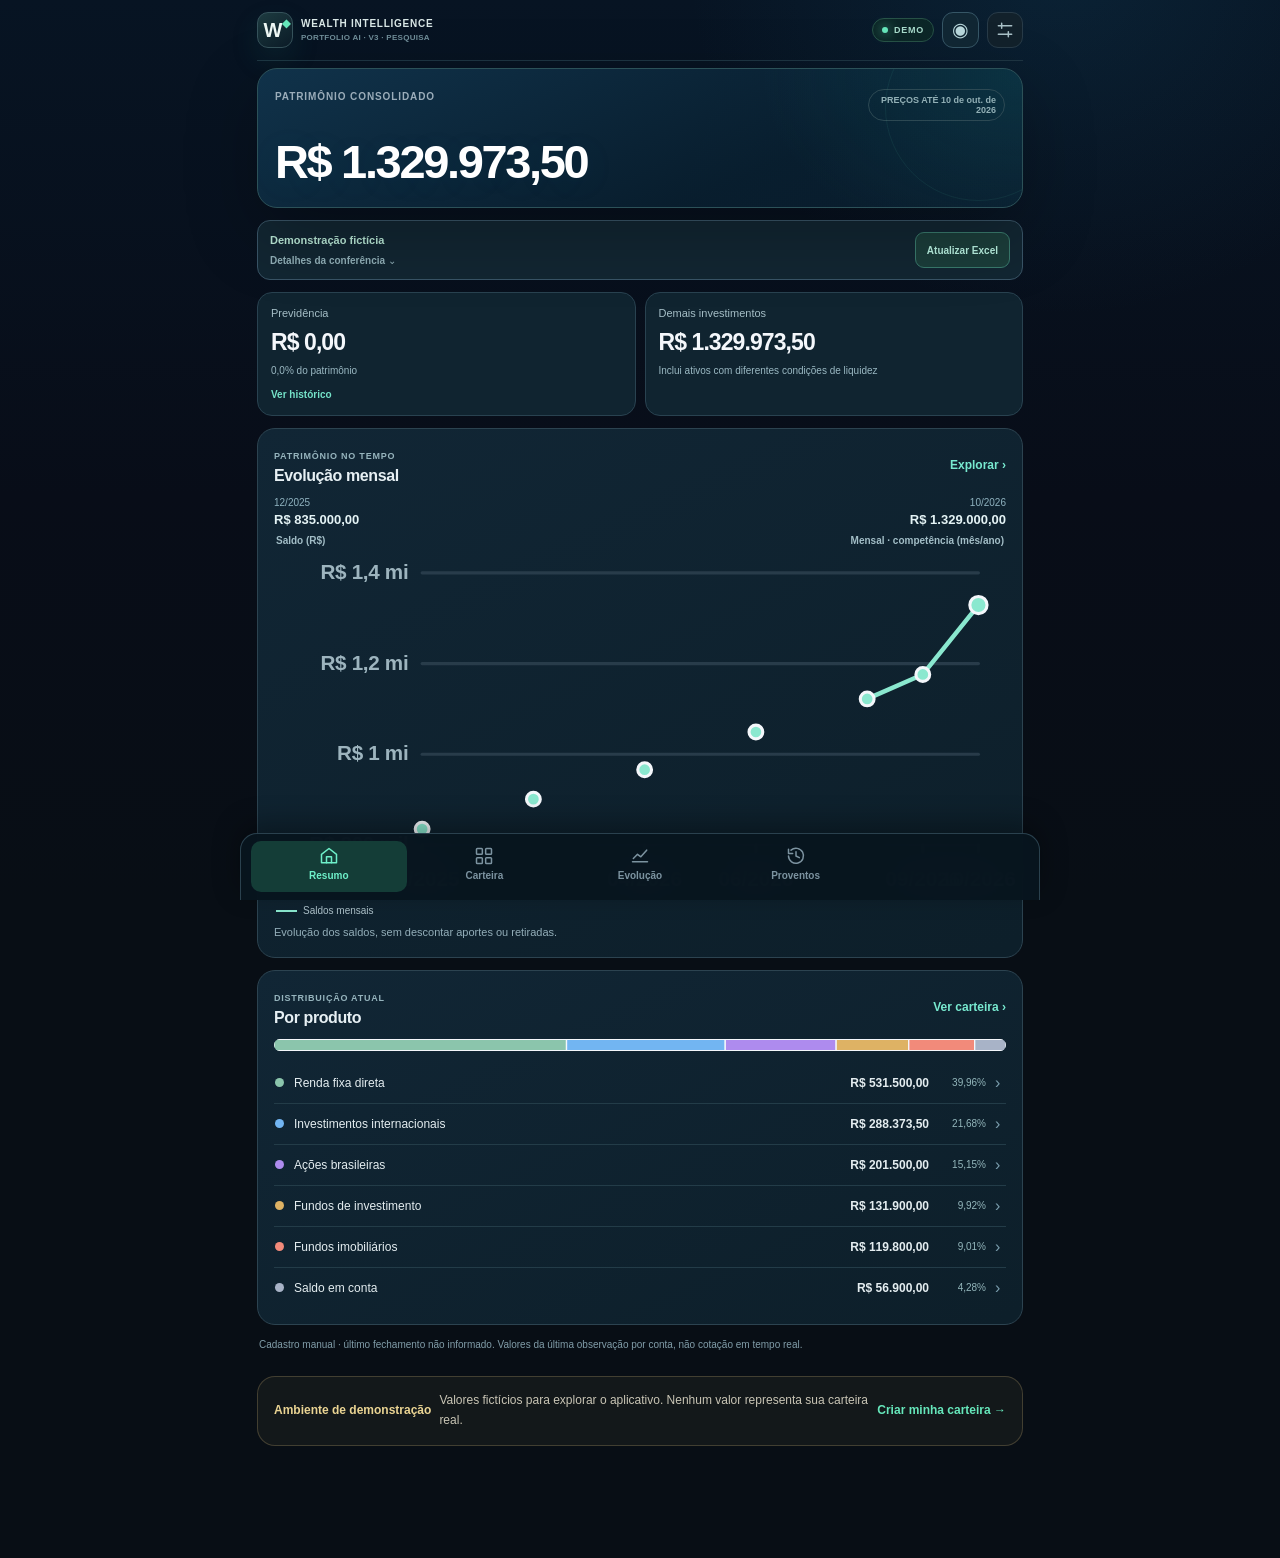
==== commit c9765df9: "Wealth V3: add non-invasive cash-flow completeness card to Evolution tab" ====
--- a/wealth-intelligence/index.html
+++ b/wealth-intelligence/index.html
@@ -49,7 +49,7 @@
 <article class="panel"><div class="panel-head"><div><p class="overline">DISTRIBUIÇÃO DE RESULTADOS</p><h3>Faixa de cenários</h3></div><span class="auto-badge">P10 · P50 · P90</span></div><div id="projectionChart" class="projection-chart"></div><div class="forecast-stats"><div><span>CENÁRIO MEDIANO</span><strong id="forecastMedian">—</strong></div><div><span>CHANCE ESTIMADA DE ATINGIR A META</span><strong id="forecastChance">—</strong></div></div><div class="forecast-range-metrics"><div><span>P10 · CONSERVADOR</span><strong id="forecastLow">—</strong></div><div><span>P90 · FAVORÁVEL</span><strong id="forecastHigh">—</strong></div></div><div class="range-strip"><span><b class="range-dot down"></b> Pessimista P10</span><span><b class="range-dot mid"></b> Mediano P50</span><span><b class="range-dot up"></b> Otimista P90</span></div><p id="forecastReal" class="fineprint plain"></p></article>
 </section>
 <section class="page" data-page="insights"><div class="page-heading compact"><div><p class="overline">MOTOR DE DIAGNÓSTICO</p><h1>Wealth <em>Insights.</em></h1><p class="muted">Análises rastreáveis a partir dos seus dados e premissas.</p></div></div><article class="score-panel"><div class="score-ring"><strong id="scoreNumber">—</strong><small>/ 100</small></div><div><span class="eyebrow">ÍNDICE DE DIVERSIFICAÇÃO</span><h2 id="scoreLabel">—</h2><p class="muted">Indicador heurístico de concentração, não uma nota de qualidade ou recomendação de investimento.</p></div></article><div class="section-head"><h2>Diagnósticos</h2><span class="auto-badge">REGRAS EXPLICÁVEIS</span></div><div id="insightsList" class="insight-list"></div><article class="panel"><p class="overline">NOSSA ABORDAGEM</p><h3>Inteligência com método.</h3><p class="muted paragraph">Usamos diversificação, classes de ativos, concentração, datas de atualização e consistência da base para gerar alertas explicáveis. Não executamos ordens e não apresentamos recomendações automáticas de compra ou venda.</p></article></section>
-<section class="page" data-page="history"><div class="page-heading compact"><div><p class="overline">EVOLUÇÃO PATRIMONIAL</p><h1>Histórico</h1><p class="muted">Acompanhe seus saldos ao longo do tempo.</p></div></div><section id="v3History" class="v3-history"><div class="v3-historical-filter"><label>Visualizar por<select id="v3HistoryDimension"><option value="product">Produto</option><option value="exposure">Exposição</option><option value="account">Conta</option></select></label><label>Categoria<select id="v3HistoryCategory"></select></label><div class="v3-periods" id="v3HistoryYears"></div><div class="v3-periods" id="v3HistoricalMode"></div></div><article class="v3-card"><div class="v3-card-top"><div><span class="v3-eyebrow">PATRIMÔNIO HISTÓRICO</span><h3>Evolução de saldos</h3></div></div><div id="v3HistoryChart"></div><details class="v3-history-context"><summary id="v3HistoryShort">Entenda este histórico</summary><p class="v3-note" id="v3HistoryDescription"></p></details><div class="v3-historical-metrics"><div><span>Início</span><strong id="v3HistoryFirst">—</strong></div><div><span>Final</span><strong id="v3HistoryLast">—</strong></div><div><span>Variação do saldo</span><strong id="v3HistoryDelta">—</strong></div></div></article><article class="v3-card"><div class="v3-card-top"><h3>Registros por competência</h3></div><div id="v3HistoryRows" class="v3-history-records"></div></article></section><article class="panel v3-legacy-history"><div class="panel-head"><div><p class="overline">LINHA DO TEMPO</p><h3>Patrimônio histórico</h3></div><button class="ghost-link" data-action="add-snapshot">+ Registro</button></div><div id="historyChart" class="history-chart"></div><div class="history-stats"><div><span>EVOLUÇÃO BRUTA</span><strong id="historyDelta">—</strong></div><div><span>RETORNO APROX. AJUSTADO POR APORTES (SE CONFIRMADOS)</span><strong id="historyTwr">—</strong></div></div><p class="fineprint plain">O retorno ajusta cada intervalo pelo fluxo líquido informado como ocorrido ao final do período. Não equivale a TWR/MWR auditado com fluxos datados.</p></article><div id="historyViewNav" class="history-view-nav" role="group" aria-label="Detalhes do histórico"><button data-history-view="assets" class="active">Por investimento</button><button data-history-view="ledger">Aportes e proventos</button><button data-history-view="audit">Conciliação</button><button data-history-view="months">Meses</button><button data-history-view="returns">Rentabilidade</button></div><p id="historyViewHint" class="muted history-view-hint">Selecione um investimento para consultar sua trajetória individual.</p><article id="performancePanel" class="panel performance-panel"><div class="panel-head"><div><p class="overline">RENTABILIDADE EM CONTEXTO</p><h3>Quanto rendeu de verdade?</h3></div><span class="auto-badge">FLUXOS AJUSTADOS</span></div><div class="performance-metrics"><div class="performance-stat"><span>RETORNO ANUALIZADO ESTIMADO (TIR)</span><strong id="performanceXirr">—</strong><small id="performancePeriod">—</small></div><div class="performance-stat"><span>RESULTADO VS. REFERÊNCIA HIPOTÉTICA</span><strong id="performanceExcess">—</strong><small id="performanceReference">—</small></div></div><div class="benchmark-pair"><div><span>Resultado observado</span><strong id="performanceActual">—</strong></div><div><span>Resultado da referência</span><strong id="performanceBenchmark">—</strong></div></div><p class="fineprint plain" id="performanceCaveat">Estimativas dependem de datas, aportes e retiradas informados; a taxa de referência é constante e hipotética, não representa o CDI histórico.</p></article><article id="milestonesPanel" class="panel milestone-panel"><div class="panel-head"><div><p class="overline">CONQUISTAS</p><h3>Marcos do patrimônio</h3></div><span class="auto-badge">HISTÓRICO</span></div><div id="milestoneList" class="milestone-list"></div></article><article class="panel" id="reportedFlowsPanel" hidden><div class="panel-head"><div><p class="overline">LANÇAMENTOS IMPORTADOS</p><h3>Aportes e proventos informados</h3></div><span class="auto-badge">NÃO CONCILIADOS</span></div><div class="performance-metrics"><div class="performance-stat"><span>APORTES DECLARADOS</span><strong id="reportedTotalFlows">—</strong><small id="reportedCountFlows">—</small></div><div class="performance-stat"><span>PROVENTOS REGISTRADOS</span><strong id="reportedTotalIncome">—</strong><small id="reportedCountIncome">—</small></div></div><div class="income-selector"><label for="incomeYear">Ano dos proventos</label><select id="incomeYear"></select></div><div id="incomeAnnualSummary" class="income-annual-summary"></div><div id="incomeMonthly" class="income-monthly"></div><div class="section-head ledger-latest-head"><h3>Últimos lançamentos</h3></div><div id="reportedFlowsList" class="reported-flows-list"></div><p class="fineprint plain">Aportes declarados podem incluir transferências internas. Dividendos de diferentes abas podem se sobrepor ou já estar reinvestidos no patrimônio. Nenhum deles entra automaticamente no cálculo da TIR.</p></article><article class="panel" id="assetHistoryPanel" hidden><div class="panel-head"><div><p class="overline">SÉRIE POR POSIÇÃO</p><h3>Histórico de cada investimento</h3></div><span class="auto-badge" id="assetHistorySummary">—</span></div><label class="asset-history-select">Selecionar posição<select id="assetHistorySelect"></select></label><div id="assetHistoryChart" class="history-chart"></div><div id="assetHistoryDetails" class="asset-history-details"></div><p class="fineprint plain">Saldos observados, não cotações nem retorno ajustado por compras/vendas. Registro original preservado por aba e célula.</p></article><article class="panel" id="dataAuditPanel" hidden><div class="panel-head"><div><p class="overline">CONCILIAÇÃO</p><h3>Qualidade e origem dos dados</h3></div><span class="auto-badge" id="auditFlagCount">—</span></div><div id="auditOverview" class="audit-overview"></div><div id="auditIssues" class="audit-issues"></div></article><div id="historyRecordsPanel"><div class="section-head"><h2>Registros mensais <span class="count" id="historyCount">0</span></h2></div><div id="historyList" class="history-list"></div></div></section>
+<section class="page" data-page="history"><div class="page-heading compact"><div><p class="overline">EVOLUÇÃO PATRIMONIAL</p><h1>Histórico</h1><p class="muted">Acompanhe seus saldos ao longo do tempo.</p></div></div><section id="v3History" class="v3-history"><div class="v3-historical-filter"><label>Visualizar por<select id="v3HistoryDimension"><option value="product">Produto</option><option value="exposure">Exposição</option><option value="account">Conta</option></select></label><label>Categoria<select id="v3HistoryCategory"></select></label><div class="v3-periods" id="v3HistoryYears"></div><div class="v3-periods" id="v3HistoricalMode"></div></div><article class="v3-card"><div class="v3-card-top"><div><span class="v3-eyebrow">PATRIMÔNIO HISTÓRICO</span><h3>Evolução de saldos</h3></div></div><div id="v3HistoryChart"></div><details class="v3-history-context"><summary id="v3HistoryShort">Entenda este histórico</summary><p class="v3-note" id="v3HistoryDescription"></p></details><div class="v3-historical-metrics"><div><span>Início</span><strong id="v3HistoryFirst">—</strong></div><div><span>Final</span><strong id="v3HistoryLast">—</strong></div><div><span>Variação do saldo</span><strong id="v3HistoryDelta">—</strong></div></div></article><article class="v3-card"><div class="v3-card-top"><h3>Registros por competência</h3></div><div id="v3HistoryRows" class="v3-history-records"></div></article><article class="v3-card v3-flow-audit"><div class="v3-card-top"><div><span class="v3-eyebrow">QUALIDADE FINANCEIRA</span><h3>Conciliação de aportes e retiradas</h3></div></div><div id="v3FlowAuditSummary" class="v3-flow-summary" role="status"></div><p id="v3FlowAuditHint" class="v3-note"></p><details class="v3-flow-detail"><summary>Conferir intervalos e lançamentos</summary><div id="v3FlowAuditRows" class="v3-flow-rows"></div></details></article></section><article class="panel v3-legacy-history"><div class="panel-head"><div><p class="overline">LINHA DO TEMPO</p><h3>Patrimônio histórico</h3></div><button class="ghost-link" data-action="add-snapshot">+ Registro</button></div><div id="historyChart" class="history-chart"></div><div class="history-stats"><div><span>EVOLUÇÃO BRUTA</span><strong id="historyDelta">—</strong></div><div><span>RETORNO APROX. AJUSTADO POR APORTES (SE CONFIRMADOS)</span><strong id="historyTwr">—</strong></div></div><p class="fineprint plain">O retorno ajusta cada intervalo pelo fluxo líquido informado como ocorrido ao final do período. Não equivale a TWR/MWR auditado com fluxos datados.</p></article><div id="historyViewNav" class="history-view-nav" role="group" aria-label="Detalhes do histórico"><button data-history-view="assets" class="active">Por investimento</button><button data-history-view="ledger">Aportes e proventos</button><button data-history-view="audit">Conciliação</button><button data-history-view="months">Meses</button><button data-history-view="returns">Rentabilidade</button></div><p id="historyViewHint" class="muted history-view-hint">Selecione um investimento para consultar sua trajetória individual.</p><article id="performancePanel" class="panel performance-panel"><div class="panel-head"><div><p class="overline">RENTABILIDADE EM CONTEXTO</p><h3>Quanto rendeu de verdade?</h3></div><span class="auto-badge">FLUXOS AJUSTADOS</span></div><div class="performance-metrics"><div class="performance-stat"><span>RETORNO ANUALIZADO ESTIMADO (TIR)</span><strong id="performanceXirr">—</strong><small id="performancePeriod">—</small></div><div class="performance-stat"><span>RESULTADO VS. REFERÊNCIA HIPOTÉTICA</span><strong id="performanceExcess">—</strong><small id="performanceReference">—</small></div></div><div class="benchmark-pair"><div><span>Resultado observado</span><strong id="performanceActual">—</strong></div><div><span>Resultado da referência</span><strong id="performanceBenchmark">—</strong></div></div><p class="fineprint plain" id="performanceCaveat">Estimativas dependem de datas, aportes e retiradas informados; a taxa de referência é constante e hipotética, não representa o CDI histórico.</p></article><article id="milestonesPanel" class="panel milestone-panel"><div class="panel-head"><div><p class="overline">CONQUISTAS</p><h3>Marcos do patrimônio</h3></div><span class="auto-badge">HISTÓRICO</span></div><div id="milestoneList" class="milestone-list"></div></article><article class="panel" id="reportedFlowsPanel" hidden><div class="panel-head"><div><p class="overline">LANÇAMENTOS IMPORTADOS</p><h3>Aportes e proventos informados</h3></div><span class="auto-badge">NÃO CONCILIADOS</span></div><div class="performance-metrics"><div class="performance-stat"><span>APORTES DECLARADOS</span><strong id="reportedTotalFlows">—</strong><small id="reportedCountFlows">—</small></div><div class="performance-stat"><span>PROVENTOS REGISTRADOS</span><strong id="reportedTotalIncome">—</strong><small id="reportedCountIncome">—</small></div></div><div class="income-selector"><label for="incomeYear">Ano dos proventos</label><select id="incomeYear"></select></div><div id="incomeAnnualSummary" class="income-annual-summary"></div><div id="incomeMonthly" class="income-monthly"></div><div class="section-head ledger-latest-head"><h3>Últimos lançamentos</h3></div><div id="reportedFlowsList" class="reported-flows-list"></div><p class="fineprint plain">Aportes declarados podem incluir transferências internas. Dividendos de diferentes abas podem se sobrepor ou já estar reinvestidos no patrimônio. Nenhum deles entra automaticamente no cálculo da TIR.</p></article><article class="panel" id="assetHistoryPanel" hidden><div class="panel-head"><div><p class="overline">SÉRIE POR POSIÇÃO</p><h3>Histórico de cada investimento</h3></div><span class="auto-badge" id="assetHistorySummary">—</span></div><label class="asset-history-select">Selecionar posição<select id="assetHistorySelect"></select></label><div id="assetHistoryChart" class="history-chart"></div><div id="assetHistoryDetails" class="asset-history-details"></div><p class="fineprint plain">Saldos observados, não cotações nem retorno ajustado por compras/vendas. Registro original preservado por aba e célula.</p></article><article class="panel" id="dataAuditPanel" hidden><div class="panel-head"><div><p class="overline">CONCILIAÇÃO</p><h3>Qualidade e origem dos dados</h3></div><span class="auto-badge" id="auditFlagCount">—</span></div><div id="auditOverview" class="audit-overview"></div><div id="auditIssues" class="audit-issues"></div></article><div id="historyRecordsPanel"><div class="section-head"><h2>Registros mensais <span class="count" id="historyCount">0</span></h2></div><div id="historyList" class="history-list"></div></div></section>
 <section class="page" data-page="income"><div class="page-heading compact"><div><p class="overline">PROVENTOS</p><h1>Rendimentos</h1><p class="muted">Dividendos e rendimentos registrados por competência.</p></div></div><section id="v3Income" class="v3-income"><div class="v3-card"><div class="v3-card-top"><h3>Proventos por ano</h3><label class="v3-year-selector">Ano<select id="v3IncomeYear"></select></label></div><span class="v3-eyebrow">TOTAL REGISTRADO</span><div id="v3IncomeTotal" class="v3-big-amount">—</div><div id="v3IncomeSplit" class="v3-income-split"></div><div id="v3IncomeMonths"></div><p class="v3-note">São lançamentos da planilha, não comprovação de recebimento, disponibilidade ou reinvestimento.</p></div></section></section></main>
 <nav class="tabbar" aria-label="Navegação principal"><button data-go="home" class="active"><svg><use href="#i-home"/></svg><span>Resumo</span></button><button data-go="portfolio"><svg><use href="#i-grid"/></svg><span>Carteira</span></button><button data-go="history"><svg><use href="#i-chart"/></svg><span>Evolução</span></button><button data-go="income"><svg><use href="#i-history"/></svg><span>Proventos</span></button></nav>
 </div>
@@ -57,5 +57,5 @@
 <dialog id="snapshotDialog" class="modal"><form id="snapshotForm"><div class="modal-top"><div><p class="overline">HISTÓRICO</p><h2>Registrar patrimônio</h2></div><button type="button" class="close" data-close="snapshotDialog">×</button></div><div class="form-2"><label>Data de referência<input id="snapDate" type="date" required></label><label>Patrimônio total (R$)<input id="snapTotal" type="number" min="0" step=".01" required></label><label class="wide">Aportes líquidos desde o registro anterior (R$)<input id="snapFlow" type="number" step=".01" value="0" required><small>Use valor negativo para retiradas. Fluxo aproximado no final do período.</small></label></div><div class="modal-actions"><button type="button" class="secondary" data-close="snapshotDialog">Cancelar</button><button type="submit" class="primary">Salvar registro</button></div></form></dialog>
 <dialog id="settingsDialog" class="modal"><div class="modal-top"><div><p class="overline">CONFIGURAÇÕES</p><h2>Seu espaço financeiro</h2></div><button type="button" class="close" data-close="settingsDialog">×</button></div><div class="settings-block"><h3>Conversão de moeda</h3><label>Cotação manual USD/BRL<input type="number" step=".0001" min=".01" id="fxInput"></label><p class="fineprint plain">Usada apenas para converter posições em USD na data de avaliação. Não é uma cotação em tempo real.</p><button class="secondary" id="saveFx">Atualizar conversão</button></div><div class="settings-block"><h3>Referência de comparação</h3><label>Taxa anual hipotética (% a.a.)<input type="number" step=".25" min="-95" max="500" id="benchmarkRateInput"></label><p class="fineprint plain">A comparação aplica essa taxa constante sobre o patrimônio inicial e sobre cada aporte ou retirada, na data do registro. Não é o CDI realizado nem um índice histórico.</p><button class="secondary" id="saveBenchmark">Atualizar referência</button></div><div class="settings-block"><h3>Seus dados</h3><p class="muted paragraph">Esta versão guarda a carteira somente neste navegador. Exporte um backup para não perder os dados ao limpar o iPhone. Importar posições CSV substitui a carteira atual por posições informadas no arquivo, sem incluir histórico. Custos desconhecidos permanecem marcados como desconhecidos no novo formato CSV. Não existe sincronização entre dispositivos.</p><div class="settings-actions"><button class="secondary" id="exportBackup">Exportar backup JSON</button><button class="secondary" id="exportCsv">Exportar posições CSV</button><button class="secondary" id="exportAuditCsvSettings">Exportar conferência do Excel CSV</button><button class="secondary" id="downloadTemplate">Modelo de posições CSV</button><p id="importStatus" class="xlsx-import-status" hidden></p><label class="secondary file-upload import-xlsx">Importar Excel completo (2024–2026)<input id="importXlsx" type="file" accept=".xlsx,application/vnd.openxmlformats-officedocument.spreadsheetml.sheet" hidden></label><label class="secondary file-upload">Importar posições CSV<input id="importCsv" type="file" accept=".csv,text/csv,text/plain" hidden></label><label class="secondary file-upload">Importar backup JSON<input id="importBackup" type="file" accept=".json,application/json" hidden></label><button class="secondary" data-action="start">Iniciar carteira vazia</button><button class="danger" id="resetDemo">Restaurar demonstração</button></div></div><div class="settings-block"><h3>Segurança e metodologia</h3><p class="muted paragraph">O aplicativo não envia posições a servidores externos, não acessa corretoras e não emite ordens. Dados no navegador não possuem criptografia de ponta a ponta. Proteja seu dispositivo e os backups exportados.</p></div></dialog>
 <dialog id="xlsxDialog" class="modal"><div class="modal-top"><div><p class="overline">WEALTH DATA ENGINE V2</p><h2>Prévia da importação</h2></div><button type="button" class="close" data-close="xlsxDialog" aria-label="Fechar">×</button></div><p class="muted paragraph">Arquivo processado exclusivamente no dispositivo. Nenhum dado pessoal será enviado ao GitHub ou servidor. A importação é bloqueada quando os quatro subtotais do Excel não conferem.</p><div id="xlsxPreview" class="xlsx-preview"></div><div class="modal-actions"><button type="button" class="secondary" data-close="xlsxDialog">Cancelar</button><button type="button" class="primary" id="confirmXlsx" disabled>Confirmar importação</button></div></dialog><div id="toast" role="status" class="toast" aria-live="polite"></div>
-<script src="./engine.js" defer></script><script src="./analytics.js" defer></script><script src="./performance.js" defer></script><script src="./importer.js" defer></script><script src="./xlsx-engine.js" defer></script><script src="./ledger.js" defer></script><script src="./integrity.js" defer></script><script src="./v3-model.js" defer></script><script src="./v3-view.js" defer></script><script src="./app.js" defer></script>
+<script src="./engine.js" defer></script><script src="./analytics.js" defer></script><script src="./performance.js" defer></script><script src="./importer.js" defer></script><script src="./xlsx-engine.js" defer></script><script src="./ledger.js" defer></script><script src="./flow-audit.js" defer></script><script src="./integrity.js" defer></script><script src="./v3-model.js" defer></script><script src="./v3-view.js" defer></script><script src="./app.js" defer></script>
 </body></html>
--- a/wealth-intelligence/styles.css
+++ b/wealth-intelligence/styles.css
@@ -238,3 +238,7 @@
 .local-data-warning>div{display:grid;grid-template-columns:1fr 1fr;gap:9px}
 .local-data-warning button{min-height:43px;font-size:11px;padding:9px;white-space:normal}
 @media(max-width:370px){.local-data-warning>div{grid-template-columns:1fr}}
+
+/* WebKit CSP compatibility: visual widths are SVG geometry, not inline styles. */
+.legacy-dynamic-bar{display:block;width:100%;height:100%}
+.target-progress #targetProgress{width:100%;background:transparent}
--- a/wealth-intelligence/v3.css
+++ b/wealth-intelligence/v3.css
@@ -339,3 +339,68 @@
 .v3-ready .v3-chart-picked[hidden]{display:none!important}
 .v3-ready [data-v3-chartpoint]{cursor:pointer;outline:0}
 .v3-ready [data-v3-chartpoint]:focus-visible{stroke:#fff;stroke-width:3px}
+
+.v3-ready .v3-history-context{border-top:1px solid #29424e;margin:6px 0 3px;padding-top:11px}
+.v3-ready .v3-history-context summary{font-size:11px;color:#a9d5cd;cursor:pointer;list-style:none;font-weight:680}
+.v3-ready .v3-history-context summary::-webkit-details-marker{display:none}
+.v3-ready .v3-history-context summary:after{content:"  ⌄";color:#8db7ad}
+.v3-ready .v3-history-context[open] summary:after{content:"  ⌃"}
+.v3-ready .v3-history-context p{padding-top:4px;font-size:11px;line-height:1.55}
+
+
+/* V3.2 | Auditable visual encodings: labeled money axis, real calendar axis. */
+.v3-ready .v3-chart-area{min-width:0;margin:8px 0 1px}
+.v3-ready .v3-chart-area svg{width:100%;height:auto;max-height:none;min-height:0;display:block;overflow:visible}
+.v3-ready .v3-chart-area svg text{stroke:none!important;font-family:inherit;font-weight:620}
+.v3-ready .v3-chart-area svg [data-v3-x-label]{font-size:12px;letter-spacing:0}
+.v3-ready .v3-chart-area svg [data-v3-y-label]{font-size:12px;letter-spacing:-.015em}
+.v3-ready .v3-chart-area svg [data-v3-chartpoint]{touch-action:manipulation}
+.v3-ready .v3-chart-meta{display:flex;justify-content:space-between;align-items:center;gap:8px;color:#a3bec7;font-size:10px;font-weight:610;margin:0 2px 1px}
+.v3-ready .v3-chart-meta span:last-child{text-align:right}
+.v3-ready .v3-chart-legend{display:flex;align-items:center;justify-content:flex-start;flex-wrap:wrap;gap:8px 17px;margin:3px 2px 2px;color:#aec3cb;font-size:10px}
+.v3-ready .v3-chart-legend span{display:flex;align-items:center;gap:6px}
+.v3-ready .v3-legend-line{width:21px;height:0;border-top:2.5px solid #8ae8cf;display:inline-block}
+.v3-ready .v3-legend-dash{width:21px;height:0;border-top:2.5px dashed #c8a66c;display:inline-block}
+.v3-ready .v3-chart-picked{font-size:11px;line-height:1.4;margin:9px 1px 1px}
+.v3-ready .v3-income-chart-intro{display:flex;justify-content:space-between;align-items:center;gap:9px;margin:12px 0 9px;color:#a8c4cd;font-size:11px;font-weight:660}
+.v3-ready .v3-income-chart-intro>span:last-child{white-space:nowrap;color:#91adb8;font-size:10px}
+.v3-ready .v3-income-axis{display:grid;grid-template-columns:50px minmax(0,1fr) 105px;gap:7px;align-items:end;margin:0 0 4px}
+.v3-ready .v3-income-ticks{display:flex;align-items:center;justify-content:space-between;border-bottom:1px solid #365263;gap:2px;padding:0 0 6px;min-width:0}
+.v3-ready .v3-income-ticks>span{font-size:10px;line-height:1.2;white-space:nowrap;color:#b0c7cc;font-variant-numeric:tabular-nums}
+.v3-ready .v3-income-ticks>span:last-child{text-align:right}
+.v3-ready .v3-income-track{height:11px;min-width:0;display:flex;overflow:hidden;background:#263b48}
+.v3-ready .v3-income-track i{height:100%;background:#63b5cb}
+.v3-ready .v3-income-track b{height:100%;background:#d0a65f}
+.v3-ready .v3-income-track em{height:100%;background:#bc99d5}
+.v3-ready .v3-income-legend{display:flex;gap:16px;flex-wrap:wrap;margin:12px 0 6px;font-size:11px;color:#bfced6}
+.v3-ready .v3-income-legend span{display:inline-flex;align-items:center;gap:6px}
+.v3-ready .v3-income-key{display:inline-block;width:11px;height:11px;border-radius:3px}
+.v3-ready .v3-key-stock{background:#63b5cb}
+.v3-ready .v3-key-fii{background:#d0a65f}
+.v3-ready .v3-key-other{background:#bc99d5}
+.v3-ready .v3-income-data-note{font-size:10px;line-height:1.45;color:#9eb6be;margin:11px 0 2px}
+@media(max-width:390px){
+ .v3-ready .v3-income-axis{grid-template-columns:44px minmax(0,1fr) 93px;gap:7px}
+ .v3-ready .v3-income-ticks>span{font-size:9px}
+ .v3-ready .v3-chart-meta{font-size:9px}
+}
+
+/* Privacy is an entire portfolio view, not only a number formatting toggle. */
+.v3-ready.v3-private .v3-allocation-track,
+.v3-ready.v3-private .v3-income-track{filter:blur(7px)}
+.v3-ready.v3-private .v3-allocation-track span{pointer-events:none}
+
+/* WebKit respects strict style-src: all chart widths are SVG geometry, not inline CSS. */
+.v3-ready .v3-allocation-track svg,
+.v3-ready .v3-income-track svg{display:block;width:100%;height:100%}
+.v3-ready [data-v3-color="#70d0ca"]{background-color:#70d0ca}
+.v3-ready [data-v3-color="#deb264"]{background-color:#deb264}
+.v3-ready [data-v3-color="#ae8bee"]{background-color:#ae8bee}
+.v3-ready [data-v3-color="#f28a7a"]{background-color:#f28a7a}
+.v3-ready [data-v3-color="#72b5f2"]{background-color:#72b5f2}
+.v3-ready [data-v3-color="#e79d8b"]{background-color:#e79d8b}
+.v3-ready [data-v3-color="#92b7db"]{background-color:#92b7db}
+.v3-ready [data-v3-color="#8bc5ac"]{background-color:#8bc5ac}
+.v3-ready [data-v3-color="#a8b3c7"]{background-color:#a8b3c7}
+.v3-ready [data-v3-color="#98a7b5"]{background-color:#98a7b5}
+.v3-ready [data-v3-color="#77c7b6"]{background-color:#77c7b6}
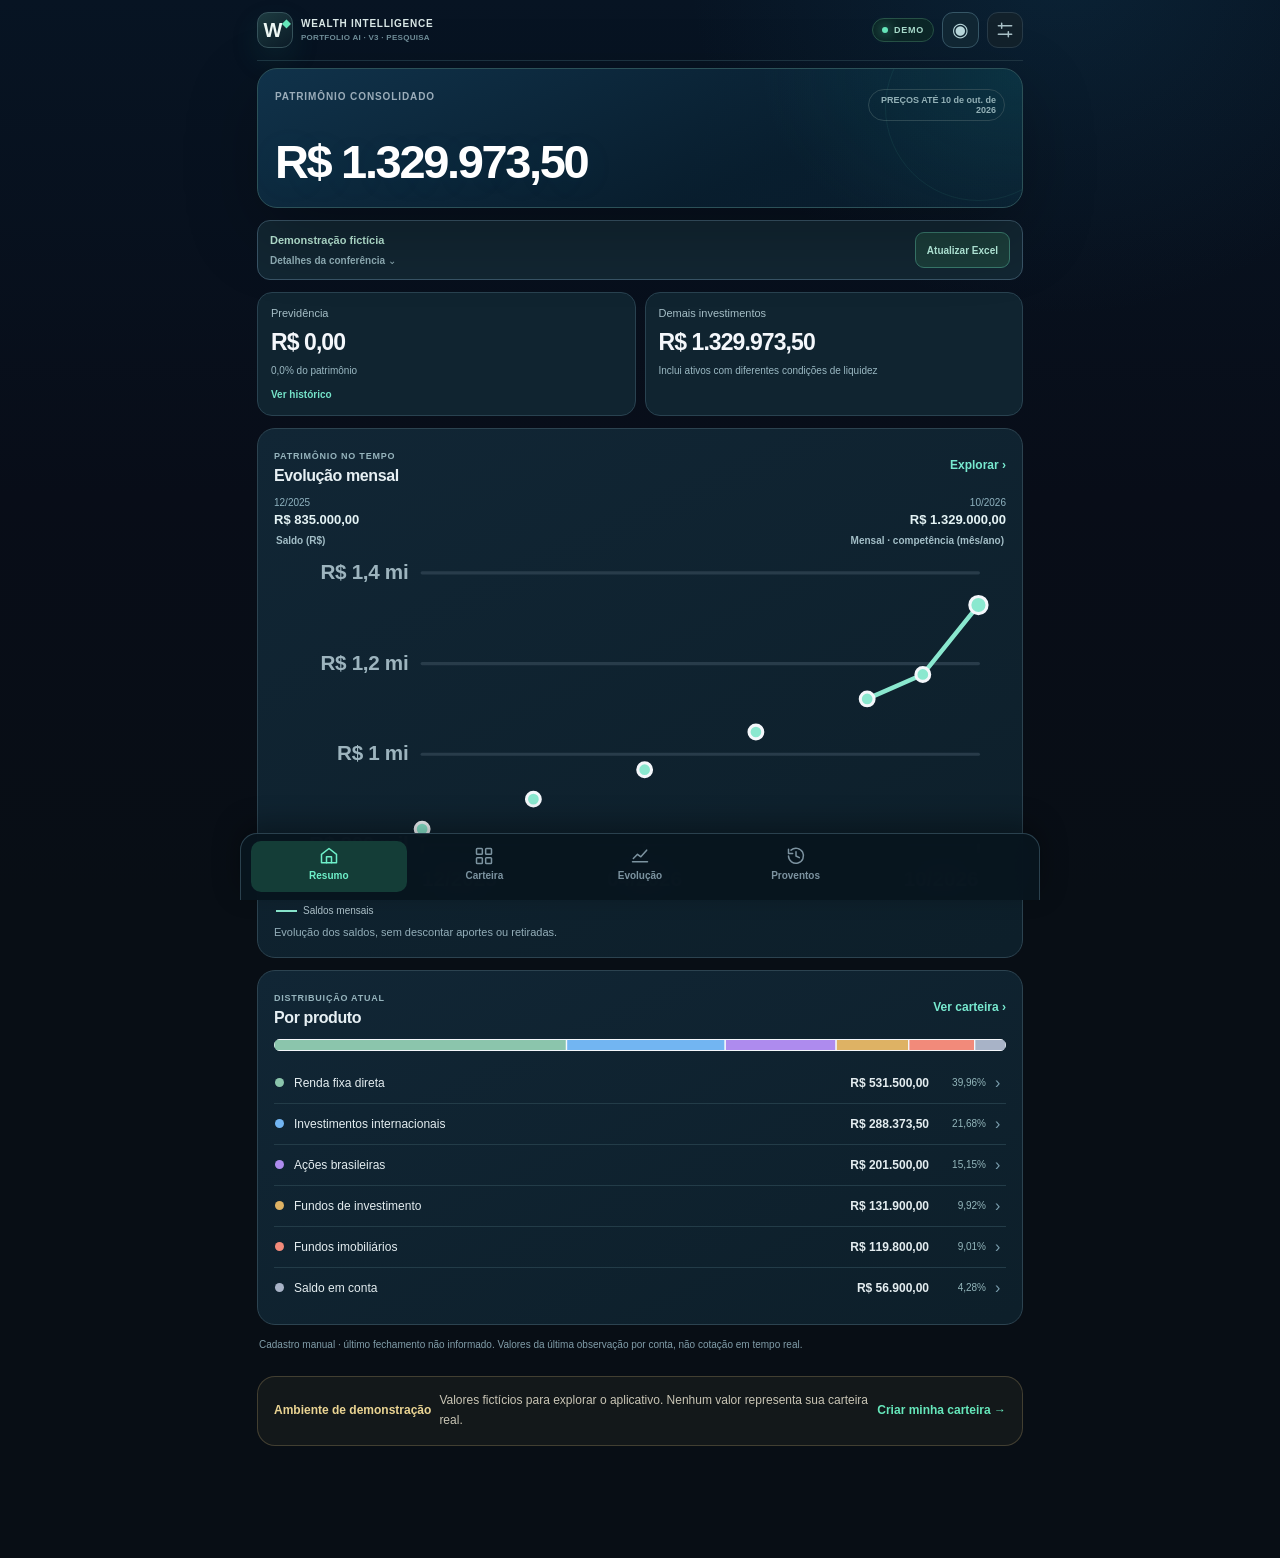
==== commit dcf33f15: "Wealth UI: explicit incremental vs full Excel import options with non-destructive conflict messaging" ====
--- a/wealth-intelligence/index.html
+++ b/wealth-intelligence/index.html
@@ -49,13 +49,13 @@
 <article class="panel"><div class="panel-head"><div><p class="overline">DISTRIBUIÇÃO DE RESULTADOS</p><h3>Faixa de cenários</h3></div><span class="auto-badge">P10 · P50 · P90</span></div><div id="projectionChart" class="projection-chart"></div><div class="forecast-stats"><div><span>CENÁRIO MEDIANO</span><strong id="forecastMedian">—</strong></div><div><span>CHANCE ESTIMADA DE ATINGIR A META</span><strong id="forecastChance">—</strong></div></div><div class="forecast-range-metrics"><div><span>P10 · CONSERVADOR</span><strong id="forecastLow">—</strong></div><div><span>P90 · FAVORÁVEL</span><strong id="forecastHigh">—</strong></div></div><div class="range-strip"><span><b class="range-dot down"></b> Pessimista P10</span><span><b class="range-dot mid"></b> Mediano P50</span><span><b class="range-dot up"></b> Otimista P90</span></div><p id="forecastReal" class="fineprint plain"></p></article>
 </section>
 <section class="page" data-page="insights"><div class="page-heading compact"><div><p class="overline">MOTOR DE DIAGNÓSTICO</p><h1>Wealth <em>Insights.</em></h1><p class="muted">Análises rastreáveis a partir dos seus dados e premissas.</p></div></div><article class="score-panel"><div class="score-ring"><strong id="scoreNumber">—</strong><small>/ 100</small></div><div><span class="eyebrow">ÍNDICE DE DIVERSIFICAÇÃO</span><h2 id="scoreLabel">—</h2><p class="muted">Indicador heurístico de concentração, não uma nota de qualidade ou recomendação de investimento.</p></div></article><div class="section-head"><h2>Diagnósticos</h2><span class="auto-badge">REGRAS EXPLICÁVEIS</span></div><div id="insightsList" class="insight-list"></div><article class="panel"><p class="overline">NOSSA ABORDAGEM</p><h3>Inteligência com método.</h3><p class="muted paragraph">Usamos diversificação, classes de ativos, concentração, datas de atualização e consistência da base para gerar alertas explicáveis. Não executamos ordens e não apresentamos recomendações automáticas de compra ou venda.</p></article></section>
-<section class="page" data-page="history"><div class="page-heading compact"><div><p class="overline">EVOLUÇÃO PATRIMONIAL</p><h1>Histórico</h1><p class="muted">Acompanhe seus saldos ao longo do tempo.</p></div></div><section id="v3History" class="v3-history"><div class="v3-historical-filter"><label>Visualizar por<select id="v3HistoryDimension"><option value="product">Produto</option><option value="exposure">Exposição</option><option value="account">Conta</option></select></label><label>Categoria<select id="v3HistoryCategory"></select></label><div class="v3-periods" id="v3HistoryYears"></div><div class="v3-periods" id="v3HistoricalMode"></div></div><article class="v3-card"><div class="v3-card-top"><div><span class="v3-eyebrow">PATRIMÔNIO HISTÓRICO</span><h3>Evolução de saldos</h3></div></div><div id="v3HistoryChart"></div><details class="v3-history-context"><summary id="v3HistoryShort">Entenda este histórico</summary><p class="v3-note" id="v3HistoryDescription"></p></details><div class="v3-historical-metrics"><div><span>Início</span><strong id="v3HistoryFirst">—</strong></div><div><span>Final</span><strong id="v3HistoryLast">—</strong></div><div><span>Variação do saldo</span><strong id="v3HistoryDelta">—</strong></div></div></article><article class="v3-card"><div class="v3-card-top"><h3>Registros por competência</h3></div><div id="v3HistoryRows" class="v3-history-records"></div></article><article class="v3-card v3-flow-audit"><div class="v3-card-top"><div><span class="v3-eyebrow">QUALIDADE FINANCEIRA</span><h3>Conciliação de aportes e retiradas</h3></div></div><div id="v3FlowAuditSummary" class="v3-flow-summary" role="status"></div><p id="v3FlowAuditHint" class="v3-note"></p><details class="v3-flow-detail"><summary>Conferir intervalos e lançamentos</summary><div id="v3FlowAuditRows" class="v3-flow-rows"></div></details></article></section><article class="panel v3-legacy-history"><div class="panel-head"><div><p class="overline">LINHA DO TEMPO</p><h3>Patrimônio histórico</h3></div><button class="ghost-link" data-action="add-snapshot">+ Registro</button></div><div id="historyChart" class="history-chart"></div><div class="history-stats"><div><span>EVOLUÇÃO BRUTA</span><strong id="historyDelta">—</strong></div><div><span>RETORNO APROX. AJUSTADO POR APORTES (SE CONFIRMADOS)</span><strong id="historyTwr">—</strong></div></div><p class="fineprint plain">O retorno ajusta cada intervalo pelo fluxo líquido informado como ocorrido ao final do período. Não equivale a TWR/MWR auditado com fluxos datados.</p></article><div id="historyViewNav" class="history-view-nav" role="group" aria-label="Detalhes do histórico"><button data-history-view="assets" class="active">Por investimento</button><button data-history-view="ledger">Aportes e proventos</button><button data-history-view="audit">Conciliação</button><button data-history-view="months">Meses</button><button data-history-view="returns">Rentabilidade</button></div><p id="historyViewHint" class="muted history-view-hint">Selecione um investimento para consultar sua trajetória individual.</p><article id="performancePanel" class="panel performance-panel"><div class="panel-head"><div><p class="overline">RENTABILIDADE EM CONTEXTO</p><h3>Quanto rendeu de verdade?</h3></div><span class="auto-badge">FLUXOS AJUSTADOS</span></div><div class="performance-metrics"><div class="performance-stat"><span>RETORNO ANUALIZADO ESTIMADO (TIR)</span><strong id="performanceXirr">—</strong><small id="performancePeriod">—</small></div><div class="performance-stat"><span>RESULTADO VS. REFERÊNCIA HIPOTÉTICA</span><strong id="performanceExcess">—</strong><small id="performanceReference">—</small></div></div><div class="benchmark-pair"><div><span>Resultado observado</span><strong id="performanceActual">—</strong></div><div><span>Resultado da referência</span><strong id="performanceBenchmark">—</strong></div></div><p class="fineprint plain" id="performanceCaveat">Estimativas dependem de datas, aportes e retiradas informados; a taxa de referência é constante e hipotética, não representa o CDI histórico.</p></article><article id="milestonesPanel" class="panel milestone-panel"><div class="panel-head"><div><p class="overline">CONQUISTAS</p><h3>Marcos do patrimônio</h3></div><span class="auto-badge">HISTÓRICO</span></div><div id="milestoneList" class="milestone-list"></div></article><article class="panel" id="reportedFlowsPanel" hidden><div class="panel-head"><div><p class="overline">LANÇAMENTOS IMPORTADOS</p><h3>Aportes e proventos informados</h3></div><span class="auto-badge">NÃO CONCILIADOS</span></div><div class="performance-metrics"><div class="performance-stat"><span>APORTES DECLARADOS</span><strong id="reportedTotalFlows">—</strong><small id="reportedCountFlows">—</small></div><div class="performance-stat"><span>PROVENTOS REGISTRADOS</span><strong id="reportedTotalIncome">—</strong><small id="reportedCountIncome">—</small></div></div><div class="income-selector"><label for="incomeYear">Ano dos proventos</label><select id="incomeYear"></select></div><div id="incomeAnnualSummary" class="income-annual-summary"></div><div id="incomeMonthly" class="income-monthly"></div><div class="section-head ledger-latest-head"><h3>Últimos lançamentos</h3></div><div id="reportedFlowsList" class="reported-flows-list"></div><p class="fineprint plain">Aportes declarados podem incluir transferências internas. Dividendos de diferentes abas podem se sobrepor ou já estar reinvestidos no patrimônio. Nenhum deles entra automaticamente no cálculo da TIR.</p></article><article class="panel" id="assetHistoryPanel" hidden><div class="panel-head"><div><p class="overline">SÉRIE POR POSIÇÃO</p><h3>Histórico de cada investimento</h3></div><span class="auto-badge" id="assetHistorySummary">—</span></div><label class="asset-history-select">Selecionar posição<select id="assetHistorySelect"></select></label><div id="assetHistoryChart" class="history-chart"></div><div id="assetHistoryDetails" class="asset-history-details"></div><p class="fineprint plain">Saldos observados, não cotações nem retorno ajustado por compras/vendas. Registro original preservado por aba e célula.</p></article><article class="panel" id="dataAuditPanel" hidden><div class="panel-head"><div><p class="overline">CONCILIAÇÃO</p><h3>Qualidade e origem dos dados</h3></div><span class="auto-badge" id="auditFlagCount">—</span></div><div id="auditOverview" class="audit-overview"></div><div id="auditIssues" class="audit-issues"></div></article><div id="historyRecordsPanel"><div class="section-head"><h2>Registros mensais <span class="count" id="historyCount">0</span></h2></div><div id="historyList" class="history-list"></div></div></section>
+<section class="page" data-page="history"><div class="page-heading compact"><div><p class="overline">EVOLUÇÃO PATRIMONIAL</p><h1>Histórico</h1><p class="muted">Acompanhe seus saldos ao longo do tempo.</p></div></div><section id="v3History" class="v3-history"><div class="v3-historical-filter"><label>Visualizar por<select id="v3HistoryDimension"><option value="product">Produto</option><option value="exposure">Exposição</option><option value="account">Conta</option></select></label><label>Categoria<select id="v3HistoryCategory"></select></label><div class="v3-periods" id="v3HistoryYears"></div><div class="v3-periods" id="v3HistoricalMode"></div></div><article class="v3-card"><div class="v3-card-top"><div><span class="v3-eyebrow">PATRIMÔNIO HISTÓRICO</span><h3>Evolução de saldos</h3></div></div><div id="v3HistoryChart"></div><details class="v3-history-context"><summary id="v3HistoryShort">Entenda este histórico</summary><p class="v3-note" id="v3HistoryDescription"></p></details><div class="v3-historical-metrics"><div><span>Início</span><strong id="v3HistoryFirst">—</strong></div><div><span>Final</span><strong id="v3HistoryLast">—</strong></div><div><span>Variação do saldo</span><strong id="v3HistoryDelta">—</strong></div></div></article><article class="v3-card"><div class="v3-card-top"><h3>Registros por competência</h3></div><div id="v3HistoryRows" class="v3-history-records"></div></article><article class="v3-card v3-flow-audit"><div class="v3-card-top"><div><span class="v3-eyebrow">QUALIDADE FINANCEIRA</span><h3>Conciliação de aportes e retiradas</h3></div></div><div id="v3FlowAuditSummary" class="v3-flow-summary" role="status"></div><button id="v3FlowExport" type="button" class="v3-text-button">Exportar pendências CSV</button><p id="v3FlowAuditHint" class="v3-note"></p><details class="v3-flow-detail"><summary>Conferir intervalos e lançamentos</summary><div id="v3FlowAuditRows" class="v3-flow-rows"></div></details></article></section><article class="panel v3-legacy-history"><div class="panel-head"><div><p class="overline">LINHA DO TEMPO</p><h3>Patrimônio histórico</h3></div><button class="ghost-link" data-action="add-snapshot">+ Registro</button></div><div id="historyChart" class="history-chart"></div><div class="history-stats"><div><span>EVOLUÇÃO BRUTA</span><strong id="historyDelta">—</strong></div><div><span>RETORNO APROX. AJUSTADO POR APORTES (SE CONFIRMADOS)</span><strong id="historyTwr">—</strong></div></div><p class="fineprint plain">O retorno ajusta cada intervalo pelo fluxo líquido informado como ocorrido ao final do período. Não equivale a TWR/MWR auditado com fluxos datados.</p></article><div id="historyViewNav" class="history-view-nav" role="group" aria-label="Detalhes do histórico"><button data-history-view="assets" class="active">Por investimento</button><button data-history-view="ledger">Aportes e proventos</button><button data-history-view="audit">Conciliação</button><button data-history-view="months">Meses</button><button data-history-view="returns">Rentabilidade</button></div><p id="historyViewHint" class="muted history-view-hint">Selecione um investimento para consultar sua trajetória individual.</p><article id="performancePanel" class="panel performance-panel"><div class="panel-head"><div><p class="overline">RENTABILIDADE EM CONTEXTO</p><h3>Quanto rendeu de verdade?</h3></div><span class="auto-badge">FLUXOS AJUSTADOS</span></div><div class="performance-metrics"><div class="performance-stat"><span>RETORNO ANUALIZADO ESTIMADO (TIR)</span><strong id="performanceXirr">—</strong><small id="performancePeriod">—</small></div><div class="performance-stat"><span>RESULTADO VS. REFERÊNCIA HIPOTÉTICA</span><strong id="performanceExcess">—</strong><small id="performanceReference">—</small></div></div><div class="benchmark-pair"><div><span>Resultado observado</span><strong id="performanceActual">—</strong></div><div><span>Resultado da referência</span><strong id="performanceBenchmark">—</strong></div></div><p class="fineprint plain" id="performanceCaveat">Estimativas dependem de datas, aportes e retiradas informados; a taxa de referência é constante e hipotética, não representa o CDI histórico.</p></article><article id="milestonesPanel" class="panel milestone-panel"><div class="panel-head"><div><p class="overline">CONQUISTAS</p><h3>Marcos do patrimônio</h3></div><span class="auto-badge">HISTÓRICO</span></div><div id="milestoneList" class="milestone-list"></div></article><article class="panel" id="reportedFlowsPanel" hidden><div class="panel-head"><div><p class="overline">LANÇAMENTOS IMPORTADOS</p><h3>Aportes e proventos informados</h3></div><span class="auto-badge">NÃO CONCILIADOS</span></div><div class="performance-metrics"><div class="performance-stat"><span>APORTES DECLARADOS</span><strong id="reportedTotalFlows">—</strong><small id="reportedCountFlows">—</small></div><div class="performance-stat"><span>PROVENTOS REGISTRADOS</span><strong id="reportedTotalIncome">—</strong><small id="reportedCountIncome">—</small></div></div><div class="income-selector"><label for="incomeYear">Ano dos proventos</label><select id="incomeYear"></select></div><div id="incomeAnnualSummary" class="income-annual-summary"></div><div id="incomeMonthly" class="income-monthly"></div><div class="section-head ledger-latest-head"><h3>Últimos lançamentos</h3></div><div id="reportedFlowsList" class="reported-flows-list"></div><p class="fineprint plain">Aportes declarados podem incluir transferências internas. Dividendos de diferentes abas podem se sobrepor ou já estar reinvestidos no patrimônio. Nenhum deles entra automaticamente no cálculo da TIR.</p></article><article class="panel" id="assetHistoryPanel" hidden><div class="panel-head"><div><p class="overline">SÉRIE POR POSIÇÃO</p><h3>Histórico de cada investimento</h3></div><span class="auto-badge" id="assetHistorySummary">—</span></div><label class="asset-history-select">Selecionar posição<select id="assetHistorySelect"></select></label><div id="assetHistoryChart" class="history-chart"></div><div id="assetHistoryDetails" class="asset-history-details"></div><p class="fineprint plain">Saldos observados, não cotações nem retorno ajustado por compras/vendas. Registro original preservado por aba e célula.</p></article><article class="panel" id="dataAuditPanel" hidden><div class="panel-head"><div><p class="overline">CONCILIAÇÃO</p><h3>Qualidade e origem dos dados</h3></div><span class="auto-badge" id="auditFlagCount">—</span></div><div id="auditOverview" class="audit-overview"></div><div id="auditIssues" class="audit-issues"></div></article><div id="historyRecordsPanel"><div class="section-head"><h2>Registros mensais <span class="count" id="historyCount">0</span></h2></div><div id="historyList" class="history-list"></div></div></section>
 <section class="page" data-page="income"><div class="page-heading compact"><div><p class="overline">PROVENTOS</p><h1>Rendimentos</h1><p class="muted">Dividendos e rendimentos registrados por competência.</p></div></div><section id="v3Income" class="v3-income"><div class="v3-card"><div class="v3-card-top"><h3>Proventos por ano</h3><label class="v3-year-selector">Ano<select id="v3IncomeYear"></select></label></div><span class="v3-eyebrow">TOTAL REGISTRADO</span><div id="v3IncomeTotal" class="v3-big-amount">—</div><div id="v3IncomeSplit" class="v3-income-split"></div><div id="v3IncomeMonths"></div><p class="v3-note">São lançamentos da planilha, não comprovação de recebimento, disponibilidade ou reinvestimento.</p></div></section></section></main>
 <nav class="tabbar" aria-label="Navegação principal"><button data-go="home" class="active"><svg><use href="#i-home"/></svg><span>Resumo</span></button><button data-go="portfolio"><svg><use href="#i-grid"/></svg><span>Carteira</span></button><button data-go="history"><svg><use href="#i-chart"/></svg><span>Evolução</span></button><button data-go="income"><svg><use href="#i-history"/></svg><span>Proventos</span></button></nav>
 </div>
 <dialog id="v3DetailDialog" class="modal v3-detail-dialog"><div class="v3-detail-top"><span>DETALHES DO INVESTIMENTO</span><button type="button" data-v3-close aria-label="Fechar detalhes">✕</button></div><div id="v3DetailContent"></div></dialog><dialog id="positionDialog" class="modal"><form id="positionForm"><div class="modal-top"><div><p class="overline">ATIVO FINANCEIRO</p><h2 id="positionDialogTitle">Adicionar posição</h2></div><button type="button" class="close" data-close="positionDialog" aria-label="Fechar">×</button></div><input type="hidden" id="posId"><div class="form-2"><label class="wide">Nome do ativo<input id="posName" maxlength="90" required placeholder="Ex.: Tesouro IPCA+"></label><label>Código / identificação<input id="posTicker" maxlength="30" placeholder="Ex.: IPCA2035"></label><label>Classe<select id="posClass"><option value="fixed_income">Renda fixa</option><option value="stocks">Ações BR</option><option value="reits">Fundos imobiliários</option><option value="international">Internacional</option><option value="funds">Fundos</option><option value="crypto">Cripto</option><option value="cash">Caixa</option><option value="pension">Previdência</option><option value="metals">Metais</option><option value="other">Outros</option></select></label><label>Moeda<select id="posCurrency"><option value="BRL">BRL (R$)</option><option value="USD">USD (US$)</option></select></label><label>Quantidade<input id="posQty" type="number" min=".000001" step="any" required></label><label>Custo médio unitário<input id="posCost" type="number" min="0" step="any" required></label><label class="wide unknown-cost"><input id="posUnknownCost" type="checkbox"><span>Valor histórico disponível, mas custo de aquisição desconhecido</span></label><label>Preço / valor unitário atual<input id="posPrice" type="number" min="0" step="any" required></label><label>Data do preço<input id="posDate" type="date" required></label></div><div class="modal-actions"><button type="button" class="secondary" data-close="positionDialog">Cancelar</button><button type="submit" class="primary">Salvar posição</button></div></form></dialog>
 <dialog id="snapshotDialog" class="modal"><form id="snapshotForm"><div class="modal-top"><div><p class="overline">HISTÓRICO</p><h2>Registrar patrimônio</h2></div><button type="button" class="close" data-close="snapshotDialog">×</button></div><div class="form-2"><label>Data de referência<input id="snapDate" type="date" required></label><label>Patrimônio total (R$)<input id="snapTotal" type="number" min="0" step=".01" required></label><label class="wide">Aportes líquidos desde o registro anterior (R$)<input id="snapFlow" type="number" step=".01" value="0" required><small>Use valor negativo para retiradas. Fluxo aproximado no final do período.</small></label></div><div class="modal-actions"><button type="button" class="secondary" data-close="snapshotDialog">Cancelar</button><button type="submit" class="primary">Salvar registro</button></div></form></dialog>
 <dialog id="settingsDialog" class="modal"><div class="modal-top"><div><p class="overline">CONFIGURAÇÕES</p><h2>Seu espaço financeiro</h2></div><button type="button" class="close" data-close="settingsDialog">×</button></div><div class="settings-block"><h3>Conversão de moeda</h3><label>Cotação manual USD/BRL<input type="number" step=".0001" min=".01" id="fxInput"></label><p class="fineprint plain">Usada apenas para converter posições em USD na data de avaliação. Não é uma cotação em tempo real.</p><button class="secondary" id="saveFx">Atualizar conversão</button></div><div class="settings-block"><h3>Referência de comparação</h3><label>Taxa anual hipotética (% a.a.)<input type="number" step=".25" min="-95" max="500" id="benchmarkRateInput"></label><p class="fineprint plain">A comparação aplica essa taxa constante sobre o patrimônio inicial e sobre cada aporte ou retirada, na data do registro. Não é o CDI realizado nem um índice histórico.</p><button class="secondary" id="saveBenchmark">Atualizar referência</button></div><div class="settings-block"><h3>Seus dados</h3><p class="muted paragraph">Esta versão guarda a carteira somente neste navegador. Exporte um backup para não perder os dados ao limpar o iPhone. Importar posições CSV substitui a carteira atual por posições informadas no arquivo, sem incluir histórico. Custos desconhecidos permanecem marcados como desconhecidos no novo formato CSV. Não existe sincronização entre dispositivos.</p><div class="settings-actions"><button class="secondary" id="exportBackup">Exportar backup JSON</button><button class="secondary" id="exportCsv">Exportar posições CSV</button><button class="secondary" id="exportAuditCsvSettings">Exportar conferência do Excel CSV</button><button class="secondary" id="downloadTemplate">Modelo de posições CSV</button><p id="importStatus" class="xlsx-import-status" hidden></p><label class="secondary file-upload import-xlsx">Importar Excel completo (2024–2026)<input id="importXlsx" type="file" accept=".xlsx,application/vnd.openxmlformats-officedocument.spreadsheetml.sheet" hidden></label><label class="secondary file-upload">Importar posições CSV<input id="importCsv" type="file" accept=".csv,text/csv,text/plain" hidden></label><label class="secondary file-upload">Importar backup JSON<input id="importBackup" type="file" accept=".json,application/json" hidden></label><button class="secondary" data-action="start">Iniciar carteira vazia</button><button class="danger" id="resetDemo">Restaurar demonstração</button></div></div><div class="settings-block"><h3>Segurança e metodologia</h3><p class="muted paragraph">O aplicativo não envia posições a servidores externos, não acessa corretoras e não emite ordens. Dados no navegador não possuem criptografia de ponta a ponta. Proteja seu dispositivo e os backups exportados.</p></div></dialog>
-<dialog id="xlsxDialog" class="modal"><div class="modal-top"><div><p class="overline">WEALTH DATA ENGINE V2</p><h2>Prévia da importação</h2></div><button type="button" class="close" data-close="xlsxDialog" aria-label="Fechar">×</button></div><p class="muted paragraph">Arquivo processado exclusivamente no dispositivo. Nenhum dado pessoal será enviado ao GitHub ou servidor. A importação é bloqueada quando os quatro subtotais do Excel não conferem.</p><div id="xlsxPreview" class="xlsx-preview"></div><div class="modal-actions"><button type="button" class="secondary" data-close="xlsxDialog">Cancelar</button><button type="button" class="primary" id="confirmXlsx" disabled>Confirmar importação</button></div></dialog><div id="toast" role="status" class="toast" aria-live="polite"></div>
-<script src="./engine.js" defer></script><script src="./analytics.js" defer></script><script src="./performance.js" defer></script><script src="./importer.js" defer></script><script src="./xlsx-engine.js" defer></script><script src="./ledger.js" defer></script><script src="./flow-audit.js" defer></script><script src="./integrity.js" defer></script><script src="./v3-model.js" defer></script><script src="./v3-view.js" defer></script><script src="./app.js" defer></script>
+<dialog id="xlsxDialog" class="modal"><div class="modal-top"><div><p class="overline">WEALTH DATA ENGINE V2</p><h2>Prévia da importação</h2></div><button type="button" class="close" data-close="xlsxDialog" aria-label="Fechar">×</button></div><p class="muted paragraph">Arquivo processado exclusivamente no dispositivo. Nenhum dado pessoal será enviado ao GitHub ou servidor. A importação é bloqueada quando os quatro subtotais do Excel não conferem.</p><div id="xlsxPreview" class="xlsx-preview"></div><fieldset id="xlsxImportModes" class="xlsx-update-modes" aria-label="Forma de atualização"><legend>Como aplicar o Excel?</legend><label class="xlsx-update-option"><input type="radio" name="xlsxUpdateMode" id="xlsxModeIncremental" value="incremental"><span><strong>Atualizar incrementalmente</strong><small>Preserva observações antigas e bloqueia conflitos.</small></span></label><label class="xlsx-update-option"><input type="radio" name="xlsxUpdateMode" id="xlsxModeReplace" value="replace" checked><span><strong>Substituir pelo Excel</strong><small>Troca a carteira e o histórico locais. Exporte backup primeiro.</small></span></label></fieldset><p id="xlsxMergeWarning" class="xlsx-update-note" role="status"></p><div class="modal-actions"><button type="button" class="secondary" data-close="xlsxDialog">Cancelar</button><button type="button" class="primary" id="confirmXlsx" disabled>Confirmar importação</button></div></dialog><div id="toast" role="status" class="toast" aria-live="polite"></div>
+<script src="./engine.js" defer></script><script src="./analytics.js" defer></script><script src="./performance.js" defer></script><script src="./importer.js" defer></script><script src="./xlsx-engine.js" defer></script><script src="./ledger.js" defer></script><script src="./flow-audit.js" defer></script><script src="./integrity.js" defer></script><script src="./incremental.js" defer></script><script src="./v3-model.js" defer></script><script src="./v3-view.js" defer></script><script src="./app.js" defer></script>
 </body></html>
--- a/wealth-intelligence/v3.css
+++ b/wealth-intelligence/v3.css
@@ -404,3 +404,20 @@
 .v3-ready [data-v3-color="#a8b3c7"]{background-color:#a8b3c7}
 .v3-ready [data-v3-color="#98a7b5"]{background-color:#98a7b5}
 .v3-ready [data-v3-color="#77c7b6"]{background-color:#77c7b6}
+
+/* V3.3 financial-source audit: compact by default; expandable by interval. */
+.v3-ready .v3-flow-summary{display:grid;grid-template-columns:repeat(3,minmax(0,1fr));gap:8px;margin:12px 0}
+.v3-ready .v3-flow-summary>div{display:flex;flex-direction:column;gap:5px;min-width:0;padding:11px 9px;border:1px solid #304554;border-radius:10px;background:#152632}
+.v3-ready .v3-flow-summary span{font-size:10px;line-height:1.35;color:#adc3ce}
+.v3-ready .v3-flow-summary strong{font-size:16px;font-weight:730;color:#ecf5f7;font-variant-numeric:tabular-nums}
+.v3-ready .v3-flow-summary small{font-size:10px;color:#b5ccd3;overflow-wrap:anywhere}
+.v3-ready .v3-flow-detail{border-top:1px solid #314958;padding-top:11px;margin-top:12px}
+.v3-ready .v3-flow-detail summary{cursor:pointer;min-height:35px;color:#b7ebda;font-size:12px;font-weight:680}
+.v3-ready .v3-flow-rows{display:flex;flex-direction:column;gap:0;margin-top:8px}
+.v3-ready .v3-flow-row{display:flex;justify-content:space-between;gap:9px;align-items:center;padding:10px 0;border-top:1px solid #293f4c;font-variant-numeric:tabular-nums}
+.v3-ready .v3-flow-row>span{min-width:0;font-size:11px;font-weight:650}
+.v3-ready .v3-flow-row small{display:block;font-size:10px;line-height:1.5;color:#99b3bd;font-weight:400;margin-top:2px}
+.v3-ready .v3-flow-values{text-align:right}
+.v3-ready .v3-flow-values strong{font-size:12px;color:#e5eeed}
+.v3-ready .v3-flow-row .v3-flow-values small{max-width:170px;margin-left:auto}
+@media(max-width:370px){.v3-ready .v3-flow-summary{gap:5px}.v3-ready .v3-flow-summary>div{padding:9px 6px}.v3-ready .v3-flow-summary strong{font-size:14px}}
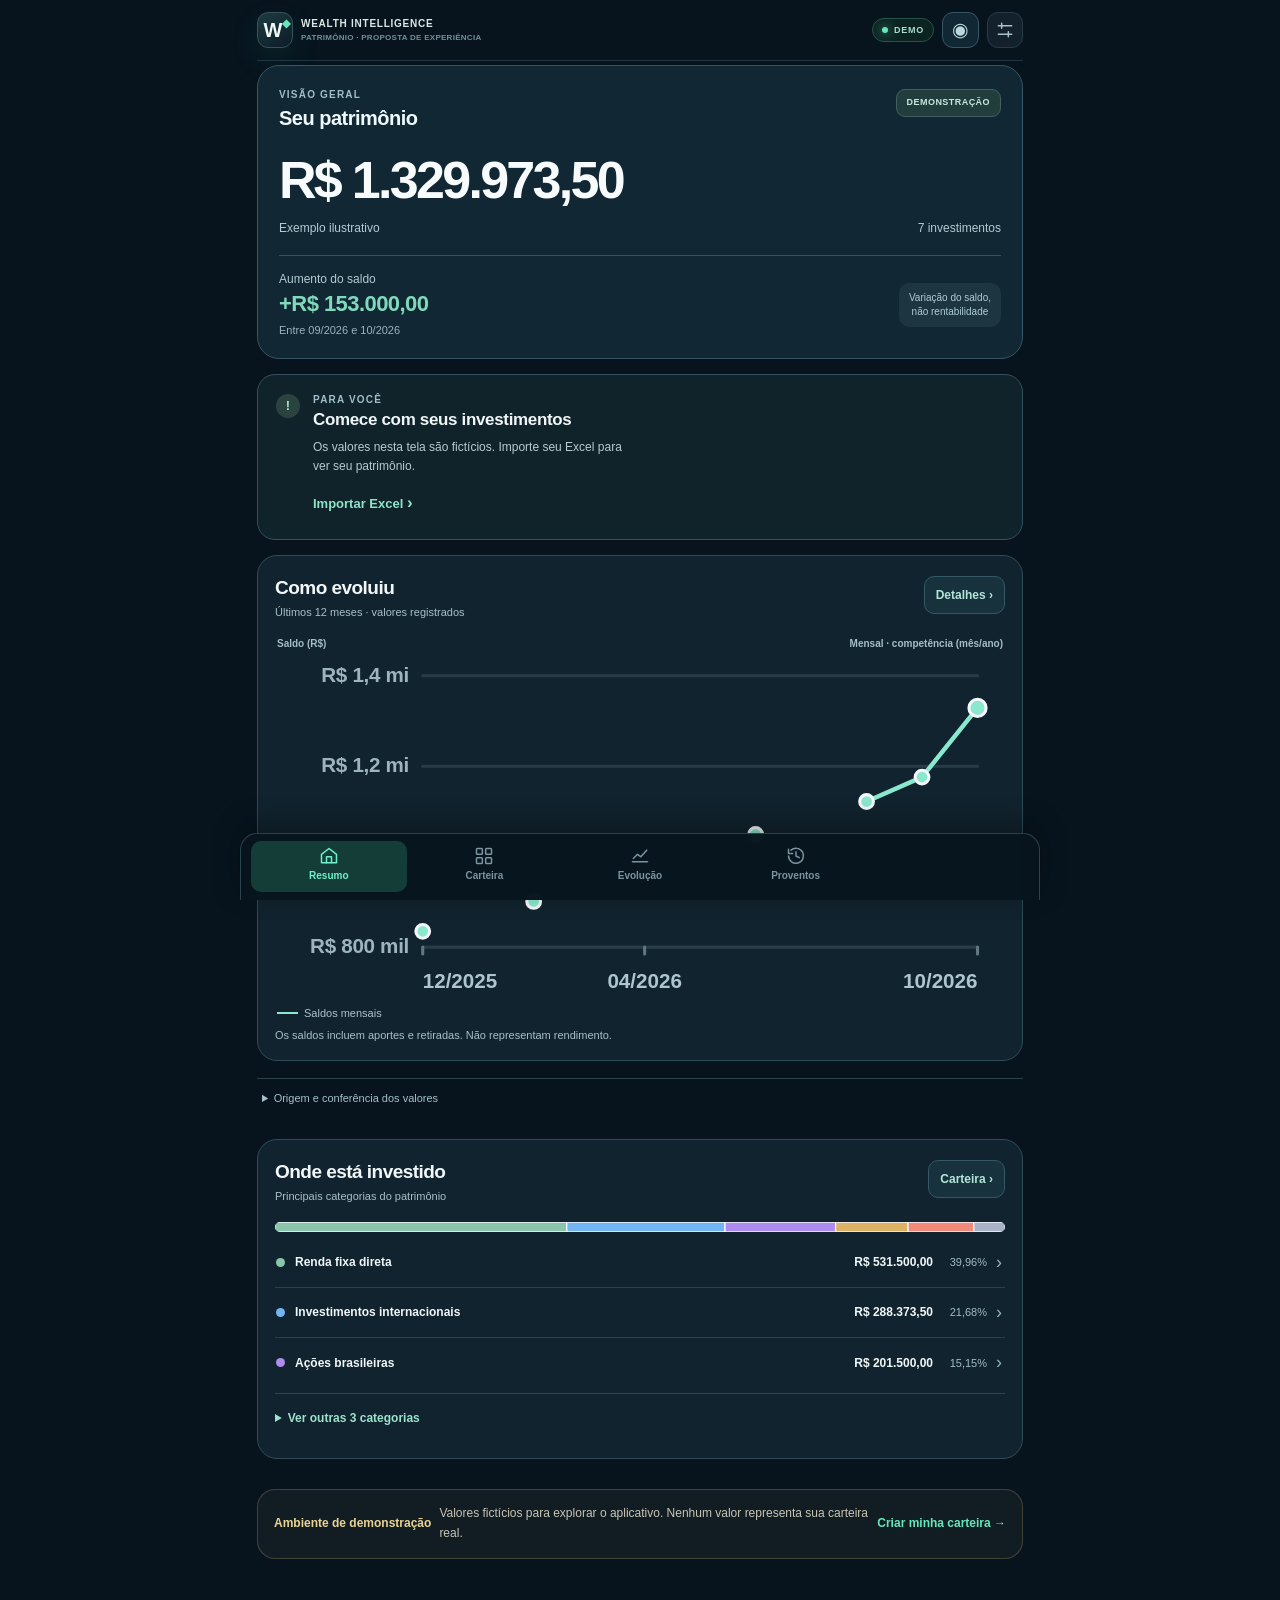
==== commit 6d3f1900: "Wealth V4: load isolated homepage stylesheet, clarify experimental UX label" ====
--- a/wealth-intelligence/index.html
+++ b/wealth-intelligence/index.html
@@ -5,11 +5,11 @@
 <meta name="apple-mobile-web-app-status-bar-style" content="black-translucent"><meta name="apple-mobile-web-app-title" content="Wealth AI">
 <meta name="description" content="Inteligência patrimonial, análise de alocação e projeções de longo prazo.">
 <meta http-equiv="Content-Security-Policy" content="default-src 'self'; img-src 'self' data:; style-src 'self'; script-src 'self'; connect-src 'none'; object-src 'none'; base-uri 'self'; form-action 'self'">
-<title>Wealth Intelligence AI</title><link rel="manifest" href="./manifest.webmanifest"><link rel="icon" href="./icon.svg" type="image/svg+xml"><link rel="apple-touch-icon" href="./icon.svg"><link rel="stylesheet" href="./styles.css"><link rel="stylesheet" href="./v3.css">
+<title>Wealth Intelligence AI</title><link rel="manifest" href="./manifest.webmanifest"><link rel="icon" href="./icon.svg" type="image/svg+xml"><link rel="apple-touch-icon" href="./icon.svg"><link rel="stylesheet" href="./styles.css"><link rel="stylesheet" href="./v3.css"><link rel="stylesheet" href="./v4-home.css">
 </head><body>
 <svg class="svg-sprite" xmlns="http://www.w3.org/2000/svg" aria-hidden="true"><symbol id="i-home" viewBox="0 0 24 24"><path d="m3 10 9-7 9 7v10H3z"/><path d="M9 20v-7h6v7"/></symbol><symbol id="i-grid" viewBox="0 0 24 24"><rect x="3" y="3" width="7" height="7" rx="1"/><rect x="14" y="3" width="7" height="7" rx="1"/><rect x="3" y="14" width="7" height="7" rx="1"/><rect x="14" y="14" width="7" height="7" rx="1"/></symbol><symbol id="i-chart" viewBox="0 0 24 24"><path d="M3 19h18M4 15l5-5 4 3 7-8"/></symbol><symbol id="i-brain" viewBox="0 0 24 24"><path d="M12 4a4 4 0 0 0-7 3 4 4 0 0 0-1 7 4 4 0 0 0 5 6c1.5 0 3-.8 3-2V4Zm0 0a4 4 0 0 1 7 3 4 4 0 0 1 1 7 4 4 0 0 1-5 6c-1.5 0-3-.8-3-2"/></symbol><symbol id="i-history" viewBox="0 0 24 24"><path d="M3 12a9 9 0 1 0 3-7M3 4v5h5M12 7v5l4 2"/></symbol><symbol id="i-plus" viewBox="0 0 24 24"><path d="M12 4v16M4 12h16"/></symbol><symbol id="i-settings" viewBox="0 0 24 24"><path d="M4 7h16M4 17h16M8 4v6M16 14v6"/></symbol><symbol id="i-arrow" viewBox="0 0 24 24"><path d="M7 17 17 7M8 7h9v9"/></symbol><symbol id="i-shield" viewBox="0 0 24 24"><path d="m12 2 8 4v6c0 5-3.5 8.5-8 10-4.5-1.5-8-5-8-10V6z"/><path d="m8.5 12 2.5 2.5 4.5-5"/></symbol><symbol id="i-info" viewBox="0 0 24 24"><circle cx="12" cy="12" r="9"/><path d="M12 11v6M12 7h.01"/></symbol></svg>
 <div class="shell">
-<header class="topbar"><div class="brand"><div class="brand-logo">W<span>◆</span></div><div><span class="brand-kicker">WEALTH INTELLIGENCE</span><span class="brand-sub">PORTFOLIO AI · V3 · PESQUISA</span></div></div><div class="header-right"><span class="privacy-pill"><span class="live-dot"></span> <span id="modeBadge">DEMO</span></span><button id="v3PrivacyToggle" type="button" data-v3-private class="v3-eye-button" aria-label="Ocultar ou mostrar valores">Ocultar valores</button><button id="openSettings" class="icon-button" aria-label="Configurações e dados"><svg><use href="#i-settings"/></svg></button></div></header>
+<header class="topbar"><div class="brand"><div class="brand-logo">W<span>◆</span></div><div><span class="brand-kicker">WEALTH INTELLIGENCE</span><span class="brand-sub">PATRIMÔNIO · PROPOSTA DE EXPERIÊNCIA</span></div></div><div class="header-right"><span class="privacy-pill"><span class="live-dot"></span> <span id="modeBadge">DEMO</span></span><button id="v3PrivacyToggle" type="button" data-v3-private class="v3-eye-button" aria-label="Ocultar ou mostrar valores">Ocultar valores</button><button id="openSettings" class="icon-button" aria-label="Configurações e dados"><svg><use href="#i-settings"/></svg></button></div></header>
 <main id="main">
 <section class="page active" data-page="home">
 <div class="page-heading"><div><p class="overline">INTELIGÊNCIA PATRIMONIAL</p><h1>Seu patrimônio.<br><em>Em perspectiva.</em></h1></div><div class="glow-orbit" aria-hidden="true">✦</div></div>
@@ -56,6 +56,6 @@
 <dialog id="v3DetailDialog" class="modal v3-detail-dialog"><div class="v3-detail-top"><span>DETALHES DO INVESTIMENTO</span><button type="button" data-v3-close aria-label="Fechar detalhes">✕</button></div><div id="v3DetailContent"></div></dialog><dialog id="positionDialog" class="modal"><form id="positionForm"><div class="modal-top"><div><p class="overline">ATIVO FINANCEIRO</p><h2 id="positionDialogTitle">Adicionar posição</h2></div><button type="button" class="close" data-close="positionDialog" aria-label="Fechar">×</button></div><input type="hidden" id="posId"><div class="form-2"><label class="wide">Nome do ativo<input id="posName" maxlength="90" required placeholder="Ex.: Tesouro IPCA+"></label><label>Código / identificação<input id="posTicker" maxlength="30" placeholder="Ex.: IPCA2035"></label><label>Classe<select id="posClass"><option value="fixed_income">Renda fixa</option><option value="stocks">Ações BR</option><option value="reits">Fundos imobiliários</option><option value="international">Internacional</option><option value="funds">Fundos</option><option value="crypto">Cripto</option><option value="cash">Caixa</option><option value="pension">Previdência</option><option value="metals">Metais</option><option value="other">Outros</option></select></label><label>Moeda<select id="posCurrency"><option value="BRL">BRL (R$)</option><option value="USD">USD (US$)</option></select></label><label>Quantidade<input id="posQty" type="number" min=".000001" step="any" required></label><label>Custo médio unitário<input id="posCost" type="number" min="0" step="any" required></label><label class="wide unknown-cost"><input id="posUnknownCost" type="checkbox"><span>Valor histórico disponível, mas custo de aquisição desconhecido</span></label><label>Preço / valor unitário atual<input id="posPrice" type="number" min="0" step="any" required></label><label>Data do preço<input id="posDate" type="date" required></label></div><div class="modal-actions"><button type="button" class="secondary" data-close="positionDialog">Cancelar</button><button type="submit" class="primary">Salvar posição</button></div></form></dialog>
 <dialog id="snapshotDialog" class="modal"><form id="snapshotForm"><div class="modal-top"><div><p class="overline">HISTÓRICO</p><h2>Registrar patrimônio</h2></div><button type="button" class="close" data-close="snapshotDialog">×</button></div><div class="form-2"><label>Data de referência<input id="snapDate" type="date" required></label><label>Patrimônio total (R$)<input id="snapTotal" type="number" min="0" step=".01" required></label><label class="wide">Aportes líquidos desde o registro anterior (R$)<input id="snapFlow" type="number" step=".01" value="0" required><small>Use valor negativo para retiradas. Fluxo aproximado no final do período.</small></label></div><div class="modal-actions"><button type="button" class="secondary" data-close="snapshotDialog">Cancelar</button><button type="submit" class="primary">Salvar registro</button></div></form></dialog>
 <dialog id="settingsDialog" class="modal"><div class="modal-top"><div><p class="overline">CONFIGURAÇÕES</p><h2>Seu espaço financeiro</h2></div><button type="button" class="close" data-close="settingsDialog">×</button></div><div class="settings-block"><h3>Conversão de moeda</h3><label>Cotação manual USD/BRL<input type="number" step=".0001" min=".01" id="fxInput"></label><p class="fineprint plain">Usada apenas para converter posições em USD na data de avaliação. Não é uma cotação em tempo real.</p><button class="secondary" id="saveFx">Atualizar conversão</button></div><div class="settings-block"><h3>Referência de comparação</h3><label>Taxa anual hipotética (% a.a.)<input type="number" step=".25" min="-95" max="500" id="benchmarkRateInput"></label><p class="fineprint plain">A comparação aplica essa taxa constante sobre o patrimônio inicial e sobre cada aporte ou retirada, na data do registro. Não é o CDI realizado nem um índice histórico.</p><button class="secondary" id="saveBenchmark">Atualizar referência</button></div><div class="settings-block"><h3>Seus dados</h3><p class="muted paragraph">Esta versão guarda a carteira somente neste navegador. Exporte um backup para não perder os dados ao limpar o iPhone. Importar posições CSV substitui a carteira atual por posições informadas no arquivo, sem incluir histórico. Custos desconhecidos permanecem marcados como desconhecidos no novo formato CSV. Não existe sincronização entre dispositivos.</p><div class="settings-actions"><button class="secondary" id="exportBackup">Exportar backup JSON</button><button class="secondary" id="exportCsv">Exportar posições CSV</button><button class="secondary" id="exportAuditCsvSettings">Exportar conferência do Excel CSV</button><button class="secondary" id="downloadTemplate">Modelo de posições CSV</button><p id="importStatus" class="xlsx-import-status" hidden></p><label class="secondary file-upload import-xlsx">Importar Excel completo (2024–2026)<input id="importXlsx" type="file" accept=".xlsx,application/vnd.openxmlformats-officedocument.spreadsheetml.sheet" hidden></label><label class="secondary file-upload">Importar posições CSV<input id="importCsv" type="file" accept=".csv,text/csv,text/plain" hidden></label><label class="secondary file-upload">Importar backup JSON<input id="importBackup" type="file" accept=".json,application/json" hidden></label><button class="secondary" data-action="start">Iniciar carteira vazia</button><button class="danger" id="resetDemo">Restaurar demonstração</button></div></div><div class="settings-block"><h3>Segurança e metodologia</h3><p class="muted paragraph">O aplicativo não envia posições a servidores externos, não acessa corretoras e não emite ordens. Dados no navegador não possuem criptografia de ponta a ponta. Proteja seu dispositivo e os backups exportados.</p></div></dialog>
-<dialog id="xlsxDialog" class="modal"><div class="modal-top"><div><p class="overline">WEALTH DATA ENGINE V2</p><h2>Prévia da importação</h2></div><button type="button" class="close" data-close="xlsxDialog" aria-label="Fechar">×</button></div><p class="muted paragraph">Arquivo processado exclusivamente no dispositivo. Nenhum dado pessoal será enviado ao GitHub ou servidor. A importação é bloqueada quando os quatro subtotais do Excel não conferem.</p><div id="xlsxPreview" class="xlsx-preview"></div><fieldset id="xlsxImportModes" class="xlsx-update-modes" aria-label="Forma de atualização"><legend>Como aplicar o Excel?</legend><label class="xlsx-update-option"><input type="radio" name="xlsxUpdateMode" id="xlsxModeIncremental" value="incremental"><span><strong>Atualizar incrementalmente</strong><small>Preserva observações antigas e bloqueia conflitos.</small></span></label><label class="xlsx-update-option"><input type="radio" name="xlsxUpdateMode" id="xlsxModeReplace" value="replace" checked><span><strong>Substituir pelo Excel</strong><small>Troca a carteira e o histórico locais. Exporte backup primeiro.</small></span></label></fieldset><p id="xlsxMergeWarning" class="xlsx-update-note" role="status"></p><div class="modal-actions"><button type="button" class="secondary" data-close="xlsxDialog">Cancelar</button><button type="button" class="primary" id="confirmXlsx" disabled>Confirmar importação</button></div></dialog><div id="toast" role="status" class="toast" aria-live="polite"></div>
+<dialog id="xlsxDialog" class="modal"><div class="modal-top"><div><p class="overline">WEALTH DATA ENGINE V2</p><h2>Prévia da importação</h2></div><button type="button" class="close" data-close="xlsxDialog" aria-label="Fechar">×</button></div><p class="muted paragraph">Arquivo processado exclusivamente no dispositivo. Nenhum dado pessoal será enviado ao GitHub ou servidor. A importação é bloqueada quando os quatro subtotais do Excel não conferem. O leitor atual reconhece somente o formato mapeado das abas 2024–2026, não novos layouts de 2027.</p><div id="xlsxPreview" class="xlsx-preview"></div><fieldset id="xlsxImportModes" class="xlsx-update-modes" aria-label="Forma de atualização"><legend>Como aplicar o Excel?</legend><label class="xlsx-update-option"><input type="radio" name="xlsxUpdateMode" id="xlsxModeIncremental" value="incremental"><span><strong>Atualizar incrementalmente</strong><small>Preserva observações antigas e bloqueia conflitos.</small></span></label><label class="xlsx-update-option"><input type="radio" name="xlsxUpdateMode" id="xlsxModeReplace" value="replace" checked><span><strong>Substituir pelo Excel</strong><small>Troca a carteira e o histórico locais. Exporte backup primeiro.</small></span></label></fieldset><p id="xlsxMergeWarning" class="xlsx-update-note" role="status"></p><div class="modal-actions"><button type="button" class="secondary" data-close="xlsxDialog">Cancelar</button><button type="button" class="primary" id="confirmXlsx" disabled>Confirmar importação</button></div></dialog><div id="toast" role="status" class="toast" aria-live="polite"></div>
 <script src="./engine.js" defer></script><script src="./analytics.js" defer></script><script src="./performance.js" defer></script><script src="./importer.js" defer></script><script src="./xlsx-engine.js" defer></script><script src="./ledger.js" defer></script><script src="./flow-audit.js" defer></script><script src="./integrity.js" defer></script><script src="./incremental.js" defer></script><script src="./v3-model.js" defer></script><script src="./v3-view.js" defer></script><script src="./app.js" defer></script>
 </body></html>
--- a/wealth-intelligence/v3.css
+++ b/wealth-intelligence/v3.css
@@ -421,3 +421,53 @@
 .v3-ready .v3-flow-values strong{font-size:12px;color:#e5eeed}
 .v3-ready .v3-flow-row .v3-flow-values small{max-width:170px;margin-left:auto}
 @media(max-width:370px){.v3-ready .v3-flow-summary{gap:5px}.v3-ready .v3-flow-summary>div{padding:9px 6px}.v3-ready .v3-flow-summary strong{font-size:14px}}
+
+/* V3.4: import modes and verified incremental update diff, mobile first. */
+.v3-ready .xlsx-update-modes,.xlsx-update-modes{margin:14px 0 7px;padding:13px 12px;border:1px solid #355462;border-radius:12px;display:grid;gap:10px;min-width:0}
+.xlsx-update-modes legend{color:#e4f3f0;font-weight:720;font-size:13px;padding:0 5px}
+.xlsx-update-option{display:flex!important;flex-direction:row!important;gap:11px!important;align-items:flex-start;background:#132b35;border:1px solid #34505b;border-radius:10px;padding:11px;cursor:pointer}
+.xlsx-update-option:has(input:checked){border-color:#66c9af;background:#19392f}
+.xlsx-update-option:has(input:disabled){opacity:.56}
+.xlsx-update-option input{width:18px;height:18px;flex:0 0 auto;margin:1px 0 0;accent-color:#67dec1}
+.xlsx-update-option span{display:flex;flex-direction:column;gap:4px;min-width:0}
+.xlsx-update-option strong{font-size:13px;color:#eef5f2}
+.xlsx-update-option small{font-size:11px;line-height:1.5;color:#b5cbd1}
+.xlsx-update-note{font-size:11px;line-height:1.5;color:#e2c392;margin:5px 0 10px}
+.xlsx-delta-grid{display:grid;grid-template-columns:repeat(3,minmax(0,1fr));gap:7px;margin:12px 0}
+.xlsx-delta-grid>div{border:1px solid #36515d;border-radius:9px;padding:9px 7px;background:#122b34;min-width:0}
+.xlsx-delta-grid span{display:block;font-size:10px;color:#abc2c9;line-height:1.4}
+.xlsx-delta-grid strong{display:block;font-size:16px;color:#e6f4f1;margin-top:5px;font-variant-numeric:tabular-nums}
+.xlsx-merge-issues{padding-left:16px;font-size:11px;color:#eac6ab;line-height:1.55;margin:8px 0}
+@media(max-width:350px){.xlsx-delta-grid{gap:4px}.xlsx-delta-grid>div{padding:7px 5px}.xlsx-delta-grid strong{font-size:14px}}
+
+/* V3.4.1 Safari visual QA: legacy hero could paint an empty clipped gradient
+   above the V3 home. A self-contained, accessible summary replaces it. */
+body.v3-ready{background:#07141e!important;background-attachment:scroll!important}
+.v3-ready section[data-page="home"]>.hero{display:none!important}
+.v3-ready .v3-total-overview{
+ display:flex;flex-direction:column;gap:10px;min-width:0;
+ background:#103044;border:1px solid #316276;border-radius:20px;
+ padding:19px 18px 16px;
+}
+.v3-ready .v3-total-overview .v3-eyebrow{
+ font-size:10px;letter-spacing:.13em;color:#acd1df;font-weight:770
+}
+.v3-ready .v3-total-amount{
+ display:block;color:#f2fafb;font-size:clamp(30px,7.8vw,46px);
+ font-weight:800;letter-spacing:-.055em;line-height:1.2;
+ font-variant-numeric:tabular-nums;overflow-wrap:anywhere
+}
+.v3-ready .v3-total-footer{
+ display:flex;justify-content:space-between;flex-wrap:wrap;
+ gap:6px 12px;font-size:11px;line-height:1.45;color:#b5d3dc
+}
+.v3-ready .v3-year-selector select{
+ min-width:90px;width:auto;height:40px;
+ padding:8px 12px;background:#112c3d;color:#eaf5f8;
+ border:1px solid #426576;border-radius:10px;font-size:14px;
+ font-weight:700;appearance:auto;-webkit-appearance:menulist
+}
+@media(max-width:380px){
+ .v3-ready .v3-total-overview{padding:17px 14px}
+ .v3-ready .v3-total-amount{font-size:clamp(27px,7.8vw,40px)}
+}
--- a/wealth-intelligence/v4-home.css
+++ b/wealth-intelligence/v4-home.css
@@ -0,0 +1,115 @@
+/* Wealth Experience V4 / standalone home concept.
+   Scope intentionally limited to #v3Home; portfolio, analytics, import, values
+   and all financial engine code remain the tested V3 baseline. */
+.v3-ready #v3Home.v3-home{gap:15px;padding-bottom:18px}
+.v3-ready #v3Home .v4-wealth-hero,
+.v3-ready #v3Home .v4-panel,
+.v3-ready #v3Home .v4-home-action{min-width:0}
+.v3-ready #v3Home .v4-wealth-hero{
+ padding:23px 21px 20px;border-radius:22px;
+ background:#112733;border:1px solid #375565;color:#eff9fb;
+ box-shadow:none;
+}
+.v3-ready #v3Home .v4-hero-top{display:flex;align-items:flex-start;justify-content:space-between;gap:10px}
+.v3-ready #v3Home .v4-kicker{
+ display:block;font-weight:730;font-size:10px;letter-spacing:.12em;color:#9fbeca
+}
+.v3-ready #v3Home .v4-hero-top h1{
+ margin-top:6px;line-height:1.2;font-size:20px;letter-spacing:-.025em;font-weight:650
+}
+.v3-ready #v3Home .v4-hero-badge{
+ flex:0 0 auto;max-width:42%;padding:7px 10px;border-radius:9px;
+ border:1px solid #425e60;color:#c9e7df;background:#213d3c;
+ font-size:9px;line-height:1.3;font-weight:740;letter-spacing:.05em;text-align:center
+}
+.v3-ready #v3Home .v4-balance{
+ display:block;margin:21px 0 10px;font-size:clamp(34px,8.8vw,52px);
+ line-height:1.13;letter-spacing:-.052em;font-weight:785;color:#f7fbfc;
+ font-variant-numeric:tabular-nums;overflow-wrap:anywhere;
+}
+.v3-ready #v3Home .v4-hero-caption{display:flex;justify-content:space-between;gap:7px 15px;flex-wrap:wrap;color:#b3cbd3;font-size:12px;line-height:1.45}
+.v3-ready #v3Home .v4-balance-divider{height:1px;background:#35515b;margin:18px 0 16px}
+.v3-ready #v3Home .v4-balance-change{display:flex;align-items:center;justify-content:space-between;gap:16px}
+.v3-ready #v3Home .v4-balance-change>div{display:flex;flex-direction:column;gap:5px;min-width:0}
+.v3-ready #v3Home .v4-change-label{font-size:12px;color:#b1cbd3}
+.v3-ready #v3Home .v4-change-value{font-size:22px;color:#80d9bd;letter-spacing:-.025em;line-height:1.2;font-variant-numeric:tabular-nums}
+.v3-ready #v3Home .v4-change-value.v4-down{color:#efc69b}
+.v3-ready #v3Home .v4-change-date{font-size:11px;color:#99b4be;line-height:1.4}
+.v3-ready #v3Home .v4-nonperformance{
+ flex-shrink:0;max-width:118px;padding:8px 10px;border-radius:10px;
+ background:#1c3540;color:#afcbd4;text-align:center;line-height:1.4;font-size:10px;
+}
+.v3-ready #v3Home .v4-home-action{
+ display:grid;grid-template-columns:25px minmax(0,1fr);gap:12px;
+ padding:19px 18px;background:#10232b;border:1px solid #35515c;border-radius:18px;
+}
+.v3-ready #v3Home .v4-action-marker{
+ display:flex;justify-content:center;align-items:center;
+ font-size:13px;font-weight:850;border-radius:50%;height:24px;width:24px;
+ background:#2b433e;color:#a9e3cd
+}
+.v3-ready #v3Home .v4-action-content{min-width:0}
+.v3-ready #v3Home .v4-action-content h2{margin:4px 0 7px;font-size:17px;line-height:1.3;letter-spacing:-.02em;color:#f0f6f7}
+.v3-ready #v3Home .v4-action-content p{font-size:12px;line-height:1.55;color:#b6cbd0;max-width:48ch;margin:0}
+.v3-ready #v3Home .v4-action-link{
+ margin-top:11px;padding:7px 0;background:none;border:0;
+ text-align:left;color:#8de4c8;font-size:13px;font-weight:760;
+ min-height:34px
+}
+.v3-ready #v3Home .v4-action-link span{font-size:17px}
+.v3-ready #v3Home .v4-panel{
+ padding:20px 17px 17px;border:1px solid #304a56;border-radius:20px;
+ background:#11232e;box-shadow:none
+}
+.v3-ready #v3Home .v4-panel-head{
+ display:flex;justify-content:space-between;align-items:flex-start;gap:12px;margin-bottom:17px
+}
+.v3-ready #v3Home .v4-panel-head h2{font-size:19px;line-height:1.25;letter-spacing:-.028em;color:#f1f7f8}
+.v3-ready #v3Home .v4-panel-head p{margin-top:5px;font-size:11px;line-height:1.45;color:#a8c0c9}
+.v3-ready #v3Home .v4-subtle-button{
+ flex-shrink:0;border:1px solid #355866;border-radius:10px;
+ padding:9px 11px;background:#17323c;color:#b2e6d7;font-size:12px;
+ font-weight:710;min-height:38px
+}
+.v3-ready #v3Home .v4-chart-note{margin:8px 0 0;color:#a7c0c8;font-size:11px;line-height:1.5}
+.v3-ready #v3Home .v3-chart-area svg{height:auto}
+.v3-ready #v3Home .v3-chart-legend{font-size:11px}
+.v3-ready #v3Home .v3-allocation-track{margin:1px 0 6px;height:10px;overflow:hidden;border-radius:30px}
+.v3-ready #v3Home .v4-investment-list{display:flex;flex-direction:column}
+.v3-ready #v3Home .v4-investment-row{
+ display:grid;grid-template-columns:10px minmax(0,1fr) auto 45px 8px;
+ align-items:center;gap:9px;padding:14px 1px;width:100%;
+ background:none;border:0;border-bottom:1px solid #29414c;color:#f1f6f7;
+ text-align:left;min-height:50px
+}
+.v3-ready #v3Home .v4-investment-row:last-child{border-bottom:0}
+.v3-ready #v3Home .v4-investment-label{font-size:12px;line-height:1.35;font-weight:640;min-width:0;overflow-wrap:anywhere}
+.v3-ready #v3Home .v4-investment-value{font-size:12px;white-space:nowrap;font-weight:760;font-variant-numeric:tabular-nums}
+.v3-ready #v3Home .v4-investment-share{font-size:11px;color:#9fbdc7;text-align:right}
+.v3-ready #v3Home .v4-investment-row>span:last-child{font-size:18px;color:#92b4bd}
+.v3-ready #v3Home .v4-more-investments{
+ padding-top:9px;border-top:1px solid #2b4650;margin-top:5px
+}
+.v3-ready #v3Home .v4-more-investments summary{
+ font-size:12px;color:#9de2ce;min-height:38px;cursor:pointer;font-weight:690;
+ padding:8px 0;
+}
+.v3-ready #v3Home .v4-source-details{
+ border-top:1px solid #2c424b;padding:13px 5px 0;margin-top:2px
+}
+.v3-ready #v3Home .v4-source-details summary{font-size:11px;color:#a4c0c9;cursor:pointer;min-height:32px}
+.v3-ready #v3Home .v4-source-details p{font-size:11px;color:#a9bdc4;line-height:1.55;margin:9px 0}
+.v3-ready #v3Home .v4-source-details button{border:1px solid #3a6160;background:#173830;color:#9fe3c9;border-radius:10px;padding:10px 13px;font-size:12px;font-weight:700}
+.v3-ready #v3Home button:focus-visible,
+.v3-ready #v3Home summary:focus-visible{outline:2px solid #b5f1dd;outline-offset:3px}
+@media(max-width:374px){
+ .v3-ready #v3Home .v4-wealth-hero{padding:19px 15px 17px}
+ .v3-ready #v3Home .v4-balance{font-size:clamp(28px,8.2vw,38px)}
+ .v3-ready #v3Home .v4-balance-change{gap:8px}
+ .v3-ready #v3Home .v4-nonperformance{max-width:102px;font-size:9px}
+ .v3-ready #v3Home .v4-panel{padding:18px 13px 15px}
+ .v3-ready #v3Home .v4-investment-row{grid-template-columns:9px minmax(0,1fr) auto 39px 7px;gap:6px}
+ .v3-ready #v3Home .v4-investment-label{font-size:11px}
+ .v3-ready #v3Home .v4-investment-value{font-size:11px}
+ .v3-ready #v3Home .v4-investment-share{font-size:10px}
+}
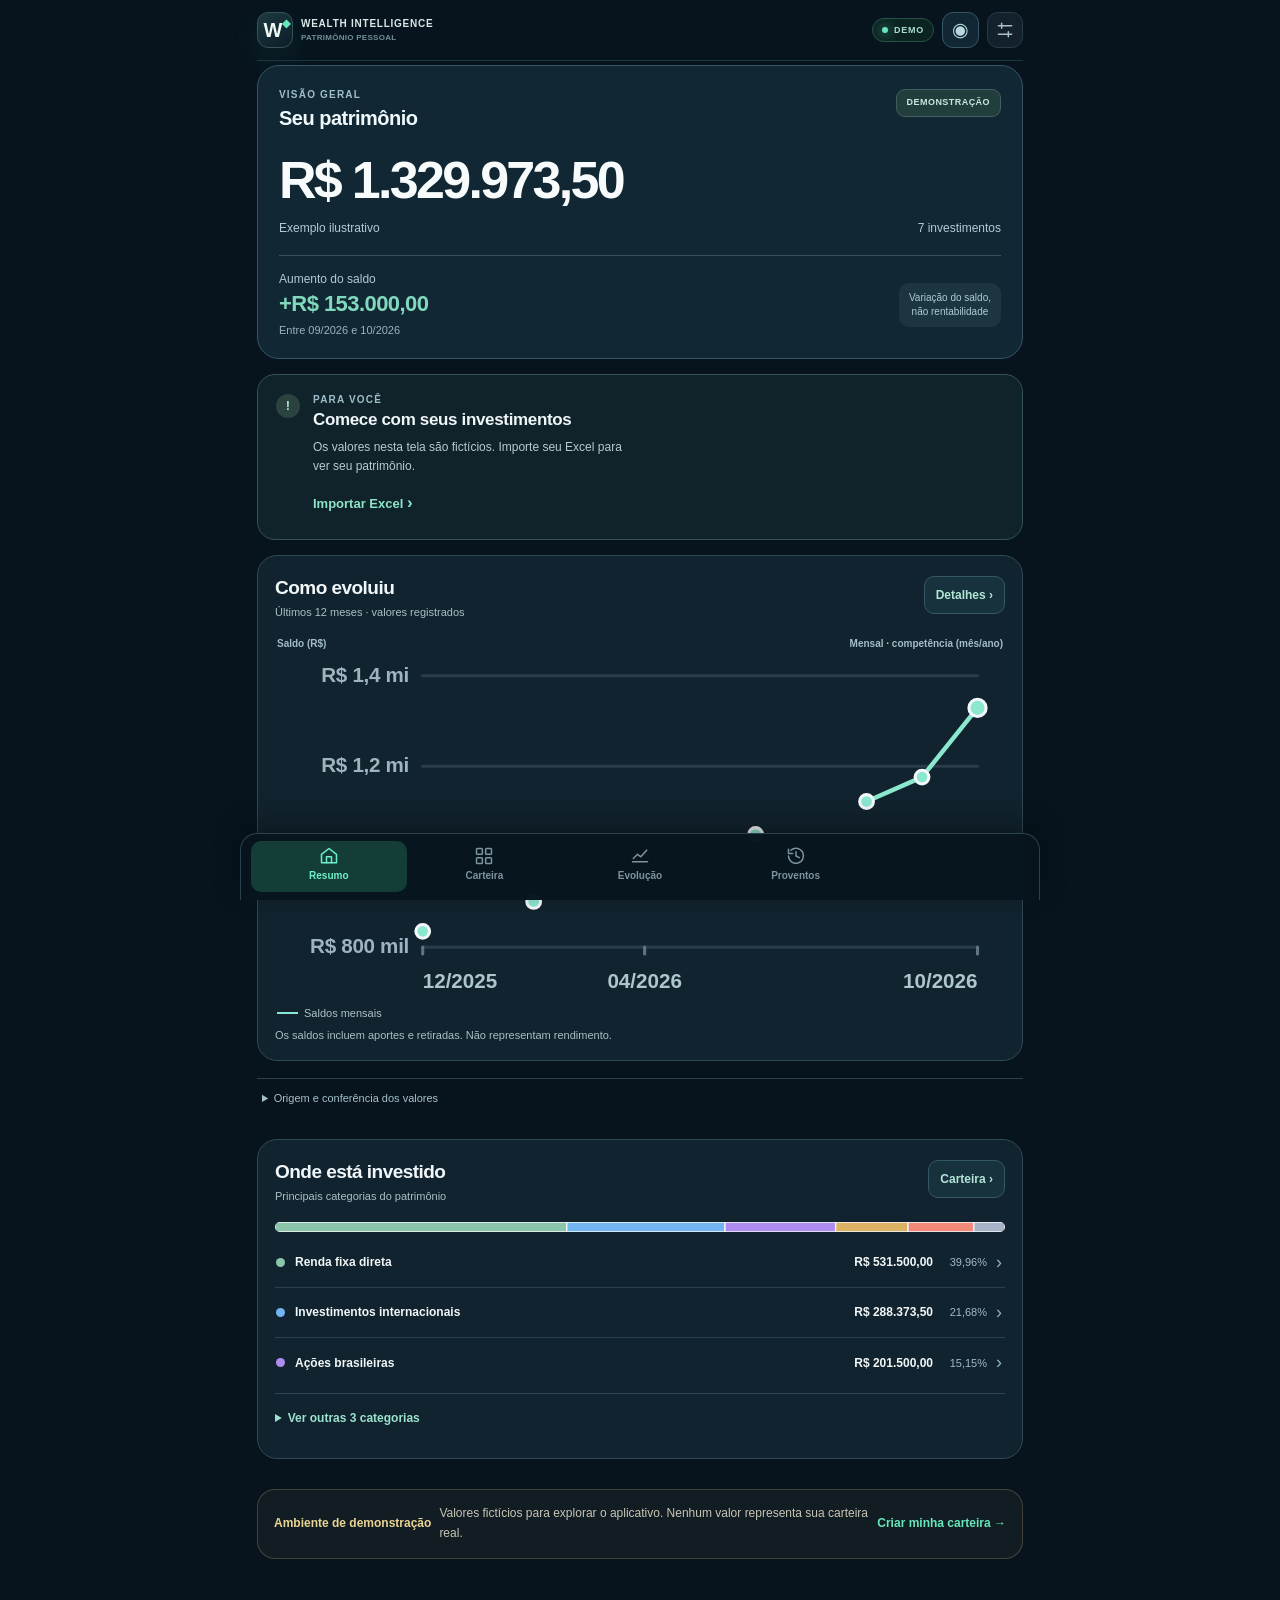
==== commit a3f94f5d: "Wealth V4: make brand tagline concise and intuitive on iPhone" ====
--- a/wealth-intelligence/index.html
+++ b/wealth-intelligence/index.html
@@ -5,11 +5,11 @@
 <meta name="apple-mobile-web-app-status-bar-style" content="black-translucent"><meta name="apple-mobile-web-app-title" content="Wealth AI">
 <meta name="description" content="Inteligência patrimonial, análise de alocação e projeções de longo prazo.">
 <meta http-equiv="Content-Security-Policy" content="default-src 'self'; img-src 'self' data:; style-src 'self'; script-src 'self'; connect-src 'none'; object-src 'none'; base-uri 'self'; form-action 'self'">
-<title>Wealth Intelligence AI</title><link rel="manifest" href="./manifest.webmanifest"><link rel="icon" href="./icon.svg" type="image/svg+xml"><link rel="apple-touch-icon" href="./icon.svg"><link rel="stylesheet" href="./styles.css"><link rel="stylesheet" href="./v3.css"><link rel="stylesheet" href="./v4-home.css">
+<title>Wealth Intelligence AI</title><link rel="manifest" href="./manifest.webmanifest"><link rel="icon" href="./icon.svg" type="image/svg+xml"><link rel="apple-touch-icon" href="./icon.svg"><link rel="stylesheet" href="./styles.css"><link rel="stylesheet" href="./v3.css"><link rel="stylesheet" href="./v4-home.css"><link rel="stylesheet" href="./v4-experience.css">
 </head><body>
 <svg class="svg-sprite" xmlns="http://www.w3.org/2000/svg" aria-hidden="true"><symbol id="i-home" viewBox="0 0 24 24"><path d="m3 10 9-7 9 7v10H3z"/><path d="M9 20v-7h6v7"/></symbol><symbol id="i-grid" viewBox="0 0 24 24"><rect x="3" y="3" width="7" height="7" rx="1"/><rect x="14" y="3" width="7" height="7" rx="1"/><rect x="3" y="14" width="7" height="7" rx="1"/><rect x="14" y="14" width="7" height="7" rx="1"/></symbol><symbol id="i-chart" viewBox="0 0 24 24"><path d="M3 19h18M4 15l5-5 4 3 7-8"/></symbol><symbol id="i-brain" viewBox="0 0 24 24"><path d="M12 4a4 4 0 0 0-7 3 4 4 0 0 0-1 7 4 4 0 0 0 5 6c1.5 0 3-.8 3-2V4Zm0 0a4 4 0 0 1 7 3 4 4 0 0 1 1 7 4 4 0 0 1-5 6c-1.5 0-3-.8-3-2"/></symbol><symbol id="i-history" viewBox="0 0 24 24"><path d="M3 12a9 9 0 1 0 3-7M3 4v5h5M12 7v5l4 2"/></symbol><symbol id="i-plus" viewBox="0 0 24 24"><path d="M12 4v16M4 12h16"/></symbol><symbol id="i-settings" viewBox="0 0 24 24"><path d="M4 7h16M4 17h16M8 4v6M16 14v6"/></symbol><symbol id="i-arrow" viewBox="0 0 24 24"><path d="M7 17 17 7M8 7h9v9"/></symbol><symbol id="i-shield" viewBox="0 0 24 24"><path d="m12 2 8 4v6c0 5-3.5 8.5-8 10-4.5-1.5-8-5-8-10V6z"/><path d="m8.5 12 2.5 2.5 4.5-5"/></symbol><symbol id="i-info" viewBox="0 0 24 24"><circle cx="12" cy="12" r="9"/><path d="M12 11v6M12 7h.01"/></symbol></svg>
 <div class="shell">
-<header class="topbar"><div class="brand"><div class="brand-logo">W<span>◆</span></div><div><span class="brand-kicker">WEALTH INTELLIGENCE</span><span class="brand-sub">PATRIMÔNIO · PROPOSTA DE EXPERIÊNCIA</span></div></div><div class="header-right"><span class="privacy-pill"><span class="live-dot"></span> <span id="modeBadge">DEMO</span></span><button id="v3PrivacyToggle" type="button" data-v3-private class="v3-eye-button" aria-label="Ocultar ou mostrar valores">Ocultar valores</button><button id="openSettings" class="icon-button" aria-label="Configurações e dados"><svg><use href="#i-settings"/></svg></button></div></header>
+<header class="topbar"><div class="brand"><div class="brand-logo">W<span>◆</span></div><div><span class="brand-kicker">WEALTH INTELLIGENCE</span><span class="brand-sub">PATRIMÔNIO PESSOAL</span></div></div><div class="header-right"><span class="privacy-pill"><span class="live-dot"></span> <span id="modeBadge">DEMO</span></span><button id="v3PrivacyToggle" type="button" data-v3-private class="v3-eye-button" aria-label="Ocultar ou mostrar valores">Ocultar valores</button><button id="openSettings" class="icon-button" aria-label="Configurações e dados"><svg><use href="#i-settings"/></svg></button></div></header>
 <main id="main">
 <section class="page active" data-page="home">
 <div class="page-heading"><div><p class="overline">INTELIGÊNCIA PATRIMONIAL</p><h1>Seu patrimônio.<br><em>Em perspectiva.</em></h1></div><div class="glow-orbit" aria-hidden="true">✦</div></div>
@@ -31,8 +31,14 @@
 <article class="panel"><div class="panel-head"><div><p class="overline">SALDOS POR CLASSE</p><h3>Onde está seu patrimônio</h3></div><button class="ghost-link" data-go="portfolio">Carteira ↗</button></div><div class="allocation-layout"><div id="allocationDonut" class="donut-wrap"></div><div id="allocationLegend" class="allocation-legend"></div></div></article>
 <article class="panel growth-panel"><div class="panel-head"><div><p class="overline">ORIGEM DO CRESCIMENTO</p><h3>Aportes x rentabilidade</h3></div><span id="growthPeriod" class="date-pill">—</span></div><div class="growth-headline"><strong id="growthTotal">—</strong><span>Variação patrimonial no período</span></div><div id="growthBar" class="growth-bar" aria-label="Aportes e resultado dos investimentos"></div><div class="growth-details"><div><i class="growth-dot deposit"></i><span>Aportes líquidos</span><strong id="growthFlows">—</strong></div><div><i class="growth-dot profit"></i><span>Resultado estimado</span><strong id="growthResult">—</strong></div></div><p id="growthFootnote" class="fineprint plain">Diferença entre patrimônio e fluxos líquidos informados. É uma estimativa, não um demonstrativo contábil.</p></article><article class="insight-hero"><div class="insight-emblem">✧</div><div><span class="overline">WEALTH INTELLIGENCE</span><h3 id="homeInsightTitle">Sua carteira sob análise.</h3><p id="homeInsightText" class="muted">A inteligência patrimonial identifica pontos de atenção e oportunidades de melhoria.</p><button class="text-link" data-go="insights">Explorar diagnósticos →</button></div></article>
 </section>
-<section class="page" data-page="portfolio"><div class="page-heading compact"><div><p class="overline">CARTEIRA</p><h1>Seus investimentos</h1><p class="muted">Patrimônio organizado por produto, com detalhes ao toque.</p></div></div><div class="portfolio-summary"><span>SOMA DAS POSIÇÕES</span><strong id="portfolioTotal">—</strong><small id="portfolioSubtitle">—</small></div>
-<div id="portfolioBreakdown" class="portfolio-breakdown"></div><section id="v3Portfolio" class="v3-portfolio"><div class="v3-list-top"><div><span class="v3-eyebrow">POSIÇÕES CONSOLIDADAS</span><h2>Meus investimentos</h2></div><button type="button" id="v3ToggleFilters" data-v3-togglefilters aria-expanded="false" aria-controls="v3PortfolioFilterArea">Filtros <span id="v3FilterBadge" class="v3-filter-badge" hidden>1</span><span aria-hidden="true">⌄</span></button></div><div class="v3-search-row"><label class="v3-search-label" for="v3PortfolioSearch">Buscar investimentos</label><input id="v3PortfolioSearch" type="search" autocomplete="off" placeholder="Nome do investimento ou código"></div><div id="v3PortfolioFilterArea" class="v3-filter-drawer" hidden><div class="v3-facet-tabs" id="v3PortfolioTabs"></div><div class="v3-filter-controls"><label>Categoria<select id="v3PortfolioCategory"></select></label></div></div><div class="v3-group-overview"><span>Total filtrado</span><strong id="v3PortfolioTotal">—</strong><small id="v3PortfolioCount">—</small><button id="v3PortfolioReset" data-v3-reset type="button">Limpar filtros</button></div><div id="v3PortfolioCategories" class="v3-group-list"></div></section>
+<section class="page" data-page="portfolio"><div class="page-heading compact v4-page-heading"><div><p class="overline">INVESTIMENTOS</p><h1>Sua carteira</h1><p class="muted">Encontre seus investimentos e veja como o patrimônio está distribuído.</p></div></div><div class="portfolio-summary"><span>SOMA DAS POSIÇÕES</span><strong id="portfolioTotal">—</strong><small id="portfolioSubtitle">—</small></div>
+<div id="portfolioBreakdown" class="portfolio-breakdown"></div><section id="v3Portfolio" class="v3-portfolio v4-portfolio">
+<div class="v3-group-overview v4-portfolio-hero"><span>Patrimônio na carteira</span><strong id="v3PortfolioTotal">—</strong><small id="v3PortfolioCount">—</small><button id="v3PortfolioReset" data-v3-reset type="button">Limpar filtros</button></div>
+<div class="v4-portfolio-tools"><div class="v3-search-row"><label class="v3-search-label" for="v3PortfolioSearch">Buscar investimentos</label><input id="v3PortfolioSearch" type="search" autocomplete="off" placeholder="Nome ou código do investimento"></div>
+<button type="button" id="v3ToggleFilters" data-v3-togglefilters aria-expanded="false" aria-controls="v3PortfolioFilterArea">Filtrar <span id="v3FilterBadge" class="v3-filter-badge" hidden>1</span><span aria-hidden="true">⌄</span></button></div>
+<div id="v3PortfolioFilterArea" class="v3-filter-drawer" hidden><div class="v3-facet-tabs" id="v3PortfolioTabs"></div><div class="v3-filter-controls"><label>Categoria<select id="v3PortfolioCategory"></select></label></div></div>
+<div class="v4-section-line"><h2>Por categoria</h2><p id="v4PortfolioContext">Toque em uma categoria para ver os detalhes.</p></div>
+<div id="v3PortfolioCategories" class="v3-group-list"></div></section>
 <div class="portfolio-tools"><label class="portfolio-search"><span>Localizar investimento</span><input id="portfolioSearch" type="search" placeholder="Buscar por nome ou ticker" autocomplete="off"></label><label class="portfolio-filter"><span>Ordenar ativos</span><select id="portfolioSort"><option value="value">Maior valor primeiro</option><option value="name">Ordem alfabética</option></select></label></div>
 <div class="section-head"><h2>Classes e posições <span id="positionsCounter" class="count">0</span></h2><button class="primary small" data-action="add-position"><svg><use href="#i-plus"/></svg> Adicionar</button></div><p id="portfolioHelp" class="muted portfolio-help">Selecione uma classe para conferir cada posição e sua data de referência.</p><div id="positionsList" class="positions-list"></div><article class="fineprint">Os preços são informados manualmente; não há cotações em tempo real. Para posições importadas apenas com saldo, o custo e o resultado não serão calculados sem informação de aquisição. O resultado não inclui, necessariamente, impostos, taxas ou proventos.</article></section>
 <section class="page" data-page="scenario"><div class="page-heading compact"><div><p class="overline">PLANEJAMENTO QUANTITATIVO</p><h1>Simule o <em>futuro.</em></h1><p class="muted">Explore possibilidades, não promessas de rentabilidade.</p></div></div>
@@ -49,8 +55,23 @@
 <article class="panel"><div class="panel-head"><div><p class="overline">DISTRIBUIÇÃO DE RESULTADOS</p><h3>Faixa de cenários</h3></div><span class="auto-badge">P10 · P50 · P90</span></div><div id="projectionChart" class="projection-chart"></div><div class="forecast-stats"><div><span>CENÁRIO MEDIANO</span><strong id="forecastMedian">—</strong></div><div><span>CHANCE ESTIMADA DE ATINGIR A META</span><strong id="forecastChance">—</strong></div></div><div class="forecast-range-metrics"><div><span>P10 · CONSERVADOR</span><strong id="forecastLow">—</strong></div><div><span>P90 · FAVORÁVEL</span><strong id="forecastHigh">—</strong></div></div><div class="range-strip"><span><b class="range-dot down"></b> Pessimista P10</span><span><b class="range-dot mid"></b> Mediano P50</span><span><b class="range-dot up"></b> Otimista P90</span></div><p id="forecastReal" class="fineprint plain"></p></article>
 </section>
 <section class="page" data-page="insights"><div class="page-heading compact"><div><p class="overline">MOTOR DE DIAGNÓSTICO</p><h1>Wealth <em>Insights.</em></h1><p class="muted">Análises rastreáveis a partir dos seus dados e premissas.</p></div></div><article class="score-panel"><div class="score-ring"><strong id="scoreNumber">—</strong><small>/ 100</small></div><div><span class="eyebrow">ÍNDICE DE DIVERSIFICAÇÃO</span><h2 id="scoreLabel">—</h2><p class="muted">Indicador heurístico de concentração, não uma nota de qualidade ou recomendação de investimento.</p></div></article><div class="section-head"><h2>Diagnósticos</h2><span class="auto-badge">REGRAS EXPLICÁVEIS</span></div><div id="insightsList" class="insight-list"></div><article class="panel"><p class="overline">NOSSA ABORDAGEM</p><h3>Inteligência com método.</h3><p class="muted paragraph">Usamos diversificação, classes de ativos, concentração, datas de atualização e consistência da base para gerar alertas explicáveis. Não executamos ordens e não apresentamos recomendações automáticas de compra ou venda.</p></article></section>
-<section class="page" data-page="history"><div class="page-heading compact"><div><p class="overline">EVOLUÇÃO PATRIMONIAL</p><h1>Histórico</h1><p class="muted">Acompanhe seus saldos ao longo do tempo.</p></div></div><section id="v3History" class="v3-history"><div class="v3-historical-filter"><label>Visualizar por<select id="v3HistoryDimension"><option value="product">Produto</option><option value="exposure">Exposição</option><option value="account">Conta</option></select></label><label>Categoria<select id="v3HistoryCategory"></select></label><div class="v3-periods" id="v3HistoryYears"></div><div class="v3-periods" id="v3HistoricalMode"></div></div><article class="v3-card"><div class="v3-card-top"><div><span class="v3-eyebrow">PATRIMÔNIO HISTÓRICO</span><h3>Evolução de saldos</h3></div></div><div id="v3HistoryChart"></div><details class="v3-history-context"><summary id="v3HistoryShort">Entenda este histórico</summary><p class="v3-note" id="v3HistoryDescription"></p></details><div class="v3-historical-metrics"><div><span>Início</span><strong id="v3HistoryFirst">—</strong></div><div><span>Final</span><strong id="v3HistoryLast">—</strong></div><div><span>Variação do saldo</span><strong id="v3HistoryDelta">—</strong></div></div></article><article class="v3-card"><div class="v3-card-top"><h3>Registros por competência</h3></div><div id="v3HistoryRows" class="v3-history-records"></div></article><article class="v3-card v3-flow-audit"><div class="v3-card-top"><div><span class="v3-eyebrow">QUALIDADE FINANCEIRA</span><h3>Conciliação de aportes e retiradas</h3></div></div><div id="v3FlowAuditSummary" class="v3-flow-summary" role="status"></div><button id="v3FlowExport" type="button" class="v3-text-button">Exportar pendências CSV</button><p id="v3FlowAuditHint" class="v3-note"></p><details class="v3-flow-detail"><summary>Conferir intervalos e lançamentos</summary><div id="v3FlowAuditRows" class="v3-flow-rows"></div></details></article></section><article class="panel v3-legacy-history"><div class="panel-head"><div><p class="overline">LINHA DO TEMPO</p><h3>Patrimônio histórico</h3></div><button class="ghost-link" data-action="add-snapshot">+ Registro</button></div><div id="historyChart" class="history-chart"></div><div class="history-stats"><div><span>EVOLUÇÃO BRUTA</span><strong id="historyDelta">—</strong></div><div><span>RETORNO APROX. AJUSTADO POR APORTES (SE CONFIRMADOS)</span><strong id="historyTwr">—</strong></div></div><p class="fineprint plain">O retorno ajusta cada intervalo pelo fluxo líquido informado como ocorrido ao final do período. Não equivale a TWR/MWR auditado com fluxos datados.</p></article><div id="historyViewNav" class="history-view-nav" role="group" aria-label="Detalhes do histórico"><button data-history-view="assets" class="active">Por investimento</button><button data-history-view="ledger">Aportes e proventos</button><button data-history-view="audit">Conciliação</button><button data-history-view="months">Meses</button><button data-history-view="returns">Rentabilidade</button></div><p id="historyViewHint" class="muted history-view-hint">Selecione um investimento para consultar sua trajetória individual.</p><article id="performancePanel" class="panel performance-panel"><div class="panel-head"><div><p class="overline">RENTABILIDADE EM CONTEXTO</p><h3>Quanto rendeu de verdade?</h3></div><span class="auto-badge">FLUXOS AJUSTADOS</span></div><div class="performance-metrics"><div class="performance-stat"><span>RETORNO ANUALIZADO ESTIMADO (TIR)</span><strong id="performanceXirr">—</strong><small id="performancePeriod">—</small></div><div class="performance-stat"><span>RESULTADO VS. REFERÊNCIA HIPOTÉTICA</span><strong id="performanceExcess">—</strong><small id="performanceReference">—</small></div></div><div class="benchmark-pair"><div><span>Resultado observado</span><strong id="performanceActual">—</strong></div><div><span>Resultado da referência</span><strong id="performanceBenchmark">—</strong></div></div><p class="fineprint plain" id="performanceCaveat">Estimativas dependem de datas, aportes e retiradas informados; a taxa de referência é constante e hipotética, não representa o CDI histórico.</p></article><article id="milestonesPanel" class="panel milestone-panel"><div class="panel-head"><div><p class="overline">CONQUISTAS</p><h3>Marcos do patrimônio</h3></div><span class="auto-badge">HISTÓRICO</span></div><div id="milestoneList" class="milestone-list"></div></article><article class="panel" id="reportedFlowsPanel" hidden><div class="panel-head"><div><p class="overline">LANÇAMENTOS IMPORTADOS</p><h3>Aportes e proventos informados</h3></div><span class="auto-badge">NÃO CONCILIADOS</span></div><div class="performance-metrics"><div class="performance-stat"><span>APORTES DECLARADOS</span><strong id="reportedTotalFlows">—</strong><small id="reportedCountFlows">—</small></div><div class="performance-stat"><span>PROVENTOS REGISTRADOS</span><strong id="reportedTotalIncome">—</strong><small id="reportedCountIncome">—</small></div></div><div class="income-selector"><label for="incomeYear">Ano dos proventos</label><select id="incomeYear"></select></div><div id="incomeAnnualSummary" class="income-annual-summary"></div><div id="incomeMonthly" class="income-monthly"></div><div class="section-head ledger-latest-head"><h3>Últimos lançamentos</h3></div><div id="reportedFlowsList" class="reported-flows-list"></div><p class="fineprint plain">Aportes declarados podem incluir transferências internas. Dividendos de diferentes abas podem se sobrepor ou já estar reinvestidos no patrimônio. Nenhum deles entra automaticamente no cálculo da TIR.</p></article><article class="panel" id="assetHistoryPanel" hidden><div class="panel-head"><div><p class="overline">SÉRIE POR POSIÇÃO</p><h3>Histórico de cada investimento</h3></div><span class="auto-badge" id="assetHistorySummary">—</span></div><label class="asset-history-select">Selecionar posição<select id="assetHistorySelect"></select></label><div id="assetHistoryChart" class="history-chart"></div><div id="assetHistoryDetails" class="asset-history-details"></div><p class="fineprint plain">Saldos observados, não cotações nem retorno ajustado por compras/vendas. Registro original preservado por aba e célula.</p></article><article class="panel" id="dataAuditPanel" hidden><div class="panel-head"><div><p class="overline">CONCILIAÇÃO</p><h3>Qualidade e origem dos dados</h3></div><span class="auto-badge" id="auditFlagCount">—</span></div><div id="auditOverview" class="audit-overview"></div><div id="auditIssues" class="audit-issues"></div></article><div id="historyRecordsPanel"><div class="section-head"><h2>Registros mensais <span class="count" id="historyCount">0</span></h2></div><div id="historyList" class="history-list"></div></div></section>
-<section class="page" data-page="income"><div class="page-heading compact"><div><p class="overline">PROVENTOS</p><h1>Rendimentos</h1><p class="muted">Dividendos e rendimentos registrados por competência.</p></div></div><section id="v3Income" class="v3-income"><div class="v3-card"><div class="v3-card-top"><h3>Proventos por ano</h3><label class="v3-year-selector">Ano<select id="v3IncomeYear"></select></label></div><span class="v3-eyebrow">TOTAL REGISTRADO</span><div id="v3IncomeTotal" class="v3-big-amount">—</div><div id="v3IncomeSplit" class="v3-income-split"></div><div id="v3IncomeMonths"></div><p class="v3-note">São lançamentos da planilha, não comprovação de recebimento, disponibilidade ou reinvestimento.</p></div></section></section></main>
+<section class="page" data-page="history"><div class="page-heading compact v4-page-heading"><div><p class="overline">EVOLUÇÃO</p><h1>Seu patrimônio no tempo</h1><p class="muted">Entenda como seus saldos mudaram, mês a mês.</p></div></div><section id="v3History" class="v3-history v4-history">
+<article class="v3-card v4-history-card"><div class="v3-card-top"><div><span class="v3-eyebrow">SALDOS REGISTRADOS</span><h3>Patrimônio total</h3></div></div>
+<div class="v3-historical-filter v4-history-filter">
+<div class="v3-periods" id="v3HistoryYears"></div><div class="v3-periods" id="v3HistoricalMode"></div>
+<details class="v4-history-facets"><summary>Explorar por categoria <span aria-hidden="true">⌄</span></summary>
+<div class="v4-history-facets-grid"><label>Visualizar por<select id="v3HistoryDimension"><option value="product">Produto</option><option value="exposure">Exposição</option><option value="account">Conta</option></select></label><label>Categoria<select id="v3HistoryCategory"></select></label></div></details></div>
+<div id="v3HistoryChart"></div>
+<div class="v3-historical-metrics"><div><span>Início</span><strong id="v3HistoryFirst">—</strong></div><div><span>Final</span><strong id="v3HistoryLast">—</strong></div><div><span>Variação do saldo</span><strong id="v3HistoryDelta">—</strong></div></div>
+<p class="v4-history-notice">A variação do saldo inclui aportes e retiradas. Não é rentabilidade.</p>
+<details class="v3-history-context"><summary id="v3HistoryShort">Entenda este histórico</summary><p class="v3-note" id="v3HistoryDescription"></p></details></article>
+<details class="v4-expand-card v4-history-records"><summary>Ver saldos por mês <span aria-hidden="true">⌄</span></summary><div id="v3HistoryRows" class="v3-history-records"></div></details>
+<details class="v4-expand-card v4-history-audit"><summary>Conferência das movimentações <span aria-hidden="true">⌄</span></summary>
+<article class="v3-card v3-flow-audit"><div class="v3-card-top"><div><span class="v3-eyebrow">QUALIDADE FINANCEIRA</span><h3>Aportes e retiradas</h3></div></div><div id="v3FlowAuditSummary" class="v3-flow-summary" role="status"></div><button id="v3FlowExport" type="button" class="v3-text-button">Exportar pendências CSV</button><p id="v3FlowAuditHint" class="v3-note"></p><details class="v3-flow-detail"><summary>Conferir intervalos e lançamentos</summary><div id="v3FlowAuditRows" class="v3-flow-rows"></div></details></article></details></section><article class="panel v3-legacy-history"><div class="panel-head"><div><p class="overline">LINHA DO TEMPO</p><h3>Patrimônio histórico</h3></div><button class="ghost-link" data-action="add-snapshot">+ Registro</button></div><div id="historyChart" class="history-chart"></div><div class="history-stats"><div><span>EVOLUÇÃO BRUTA</span><strong id="historyDelta">—</strong></div><div><span>RETORNO APROX. AJUSTADO POR APORTES (SE CONFIRMADOS)</span><strong id="historyTwr">—</strong></div></div><p class="fineprint plain">O retorno ajusta cada intervalo pelo fluxo líquido informado como ocorrido ao final do período. Não equivale a TWR/MWR auditado com fluxos datados.</p></article><div id="historyViewNav" class="history-view-nav" role="group" aria-label="Detalhes do histórico"><button data-history-view="assets" class="active">Por investimento</button><button data-history-view="ledger">Aportes e proventos</button><button data-history-view="audit">Conciliação</button><button data-history-view="months">Meses</button><button data-history-view="returns">Rentabilidade</button></div><p id="historyViewHint" class="muted history-view-hint">Selecione um investimento para consultar sua trajetória individual.</p><article id="performancePanel" class="panel performance-panel"><div class="panel-head"><div><p class="overline">RENTABILIDADE EM CONTEXTO</p><h3>Quanto rendeu de verdade?</h3></div><span class="auto-badge">FLUXOS AJUSTADOS</span></div><div class="performance-metrics"><div class="performance-stat"><span>RETORNO ANUALIZADO ESTIMADO (TIR)</span><strong id="performanceXirr">—</strong><small id="performancePeriod">—</small></div><div class="performance-stat"><span>RESULTADO VS. REFERÊNCIA HIPOTÉTICA</span><strong id="performanceExcess">—</strong><small id="performanceReference">—</small></div></div><div class="benchmark-pair"><div><span>Resultado observado</span><strong id="performanceActual">—</strong></div><div><span>Resultado da referência</span><strong id="performanceBenchmark">—</strong></div></div><p class="fineprint plain" id="performanceCaveat">Estimativas dependem de datas, aportes e retiradas informados; a taxa de referência é constante e hipotética, não representa o CDI histórico.</p></article><article id="milestonesPanel" class="panel milestone-panel"><div class="panel-head"><div><p class="overline">CONQUISTAS</p><h3>Marcos do patrimônio</h3></div><span class="auto-badge">HISTÓRICO</span></div><div id="milestoneList" class="milestone-list"></div></article><article class="panel" id="reportedFlowsPanel" hidden><div class="panel-head"><div><p class="overline">LANÇAMENTOS IMPORTADOS</p><h3>Aportes e proventos informados</h3></div><span class="auto-badge">NÃO CONCILIADOS</span></div><div class="performance-metrics"><div class="performance-stat"><span>APORTES DECLARADOS</span><strong id="reportedTotalFlows">—</strong><small id="reportedCountFlows">—</small></div><div class="performance-stat"><span>PROVENTOS REGISTRADOS</span><strong id="reportedTotalIncome">—</strong><small id="reportedCountIncome">—</small></div></div><div class="income-selector"><label for="incomeYear">Ano dos proventos</label><select id="incomeYear"></select></div><div id="incomeAnnualSummary" class="income-annual-summary"></div><div id="incomeMonthly" class="income-monthly"></div><div class="section-head ledger-latest-head"><h3>Últimos lançamentos</h3></div><div id="reportedFlowsList" class="reported-flows-list"></div><p class="fineprint plain">Aportes declarados podem incluir transferências internas. Dividendos de diferentes abas podem se sobrepor ou já estar reinvestidos no patrimônio. Nenhum deles entra automaticamente no cálculo da TIR.</p></article><article class="panel" id="assetHistoryPanel" hidden><div class="panel-head"><div><p class="overline">SÉRIE POR POSIÇÃO</p><h3>Histórico de cada investimento</h3></div><span class="auto-badge" id="assetHistorySummary">—</span></div><label class="asset-history-select">Selecionar posição<select id="assetHistorySelect"></select></label><div id="assetHistoryChart" class="history-chart"></div><div id="assetHistoryDetails" class="asset-history-details"></div><p class="fineprint plain">Saldos observados, não cotações nem retorno ajustado por compras/vendas. Registro original preservado por aba e célula.</p></article><article class="panel" id="dataAuditPanel" hidden><div class="panel-head"><div><p class="overline">CONCILIAÇÃO</p><h3>Qualidade e origem dos dados</h3></div><span class="auto-badge" id="auditFlagCount">—</span></div><div id="auditOverview" class="audit-overview"></div><div id="auditIssues" class="audit-issues"></div></article><div id="historyRecordsPanel"><div class="section-head"><h2>Registros mensais <span class="count" id="historyCount">0</span></h2></div><div id="historyList" class="history-list"></div></div></section>
+<section class="page" data-page="income"><div class="page-heading compact v4-page-heading"><div><p class="overline">RECEBIMENTOS</p><h1>Seus proventos</h1><p class="muted">Veja os dividendos e rendimentos informados na planilha.</p></div></div><section id="v3Income" class="v3-income v4-income"><article class="v3-card v4-income-card">
+<div class="v4-income-head"><div><span class="v3-eyebrow">TOTAL REGISTRADO</span><strong id="v3IncomeTotal" class="v3-big-amount">—</strong></div><label class="v3-year-selector">Ano<select id="v3IncomeYear"></select></label></div>
+<div id="v3IncomeSplit" class="v3-income-split"></div>
+<div id="v3IncomeMonths"></div><p class="v3-note v4-income-note">Estes são lançamentos da planilha, não comprovantes de recebimento ou reinvestimento.</p></article></section></section></main>
 <nav class="tabbar" aria-label="Navegação principal"><button data-go="home" class="active"><svg><use href="#i-home"/></svg><span>Resumo</span></button><button data-go="portfolio"><svg><use href="#i-grid"/></svg><span>Carteira</span></button><button data-go="history"><svg><use href="#i-chart"/></svg><span>Evolução</span></button><button data-go="income"><svg><use href="#i-history"/></svg><span>Proventos</span></button></nav>
 </div>
 <dialog id="v3DetailDialog" class="modal v3-detail-dialog"><div class="v3-detail-top"><span>DETALHES DO INVESTIMENTO</span><button type="button" data-v3-close aria-label="Fechar detalhes">✕</button></div><div id="v3DetailContent"></div></dialog><dialog id="positionDialog" class="modal"><form id="positionForm"><div class="modal-top"><div><p class="overline">ATIVO FINANCEIRO</p><h2 id="positionDialogTitle">Adicionar posição</h2></div><button type="button" class="close" data-close="positionDialog" aria-label="Fechar">×</button></div><input type="hidden" id="posId"><div class="form-2"><label class="wide">Nome do ativo<input id="posName" maxlength="90" required placeholder="Ex.: Tesouro IPCA+"></label><label>Código / identificação<input id="posTicker" maxlength="30" placeholder="Ex.: IPCA2035"></label><label>Classe<select id="posClass"><option value="fixed_income">Renda fixa</option><option value="stocks">Ações BR</option><option value="reits">Fundos imobiliários</option><option value="international">Internacional</option><option value="funds">Fundos</option><option value="crypto">Cripto</option><option value="cash">Caixa</option><option value="pension">Previdência</option><option value="metals">Metais</option><option value="other">Outros</option></select></label><label>Moeda<select id="posCurrency"><option value="BRL">BRL (R$)</option><option value="USD">USD (US$)</option></select></label><label>Quantidade<input id="posQty" type="number" min=".000001" step="any" required></label><label>Custo médio unitário<input id="posCost" type="number" min="0" step="any" required></label><label class="wide unknown-cost"><input id="posUnknownCost" type="checkbox"><span>Valor histórico disponível, mas custo de aquisição desconhecido</span></label><label>Preço / valor unitário atual<input id="posPrice" type="number" min="0" step="any" required></label><label>Data do preço<input id="posDate" type="date" required></label></div><div class="modal-actions"><button type="button" class="secondary" data-close="positionDialog">Cancelar</button><button type="submit" class="primary">Salvar posição</button></div></form></dialog>
--- a/wealth-intelligence/v4-experience.css
+++ b/wealth-intelligence/v4-experience.css
@@ -0,0 +1,208 @@
+/* Wealth Intelligence V4 — progressive mobile experience across the remaining tabs.
+   Pure presentation layer. No financial values are calculated here. */
+.v3-ready .page-heading.v4-page-heading{margin:13px 0 16px;min-height:auto}
+.v3-ready .page-heading.v4-page-heading .overline{font-size:10px;letter-spacing:.12em;color:#9fbfcb}
+.v3-ready .page-heading.v4-page-heading h1{font-size:clamp(27px,7.3vw,38px);line-height:1.14;letter-spacing:-.04em;margin:7px 0 7px}
+.v3-ready .page-heading.v4-page-heading .muted{font-size:13px;line-height:1.48;color:#b1c9d1;max-width:39ch}
+.v3-ready .v4-portfolio,.v3-ready .v4-history,.v3-ready .v4-income{gap:15px;padding-bottom:18px}
+
+/* CARTEIRA — one summary, one search, then categories. */
+.v3-ready .v4-portfolio .v4-portfolio-hero{
+ display:flex;flex-direction:column;align-items:flex-start;gap:8px;
+ padding:21px 19px 18px;min-width:0;
+ background:#112733;border:1px solid #375565;border-radius:20px;box-shadow:none;
+}
+.v3-ready .v4-portfolio .v4-portfolio-hero>span{color:#aecbd3;font-size:12px}
+.v3-ready .v4-portfolio .v4-portfolio-hero>strong{
+ font-size:clamp(29px,8vw,41px);line-height:1.15;letter-spacing:-.045em;
+ color:#f6fbfc;font-weight:790;font-variant-numeric:tabular-nums;overflow-wrap:anywhere
+}
+.v3-ready .v4-portfolio .v4-portfolio-hero>small{color:#a9c4cc;font-size:12px;line-height:1.4}
+.v3-ready .v4-portfolio .v4-portfolio-hero button{
+ min-height:36px;padding:4px 0;margin-top:2px;border:0;background:transparent;
+ text-decoration:none;font-size:12px;color:#9be6cd;font-weight:720;
+}
+.v3-ready .v4-portfolio-tools{
+ display:grid;grid-template-columns:minmax(0,1fr) auto;gap:9px;align-items:end
+}
+.v3-ready .v4-portfolio-tools .v3-search-row{min-width:0}
+.v3-ready .v4-portfolio-tools .v3-search-label{
+ display:block;clip:rect(0 0 0 0);clip-path:inset(50%);
+ height:1px;width:1px;overflow:hidden;position:absolute;white-space:nowrap
+}
+.v3-ready .v4-portfolio-tools input{
+ width:100%;height:48px;padding:0 13px;background:#102834;
+ color:#eef7f8;border:1px solid #3e6071;border-radius:12px;font-size:14px
+}
+.v3-ready .v4-portfolio-tools input::placeholder{color:#a4bdc6}
+.v3-ready .v4-portfolio-tools #v3ToggleFilters{
+ height:48px;min-height:48px;padding:0 13px;white-space:nowrap;
+ background:#173541;border:1px solid #436170;border-radius:12px;
+ color:#d4eeee;font-size:13px;font-weight:730;display:flex;align-items:center;gap:5px
+}
+.v3-ready .v4-portfolio-tools #v3ToggleFilters.chosen{background:#20453e;border-color:#6fbfa9}
+.v3-ready .v4-portfolio-tools #v3ToggleFilters span[aria-hidden]{font-size:15px}
+.v3-ready .v4-portfolio .v3-filter-drawer{padding:14px;gap:12px;border-radius:14px}
+.v3-ready .v4-section-line{display:flex;flex-direction:column;gap:5px;margin:6px 1px 0}
+.v3-ready .v4-section-line h2{font-size:18px;font-weight:735;line-height:1.2;letter-spacing:-.015em;color:#f0f7f7}
+.v3-ready .v4-section-line p{font-size:11px;line-height:1.4;color:#aac2cb}
+.v3-ready .v4-portfolio .v3-group-list{gap:10px}
+.v3-ready .v4-portfolio .v3-group{
+ background:#112733;border:1px solid #334e5c;border-radius:15px;overflow:hidden
+}
+.v3-ready .v4-portfolio .v3-group[open]{border-color:#548a83;background:#132f38}
+.v3-ready .v4-portfolio .v3-group>summary{
+ min-height:76px;padding:17px 13px;
+ grid-template-columns:10px minmax(0,1fr) auto 10px;column-gap:10px
+}
+.v3-ready .v4-portfolio .v3-group-name{gap:5px}
+.v3-ready .v4-portfolio .v3-group-name strong{font-size:14px;line-height:1.25;font-weight:725;color:#f3f8f9}
+.v3-ready .v4-portfolio .v3-group-name small{font-size:11px;color:#a8c2cb;line-height:1.45}
+.v3-ready .v4-portfolio .v3-group-amount{
+ font-size:14px;color:#eef8f6;font-weight:770;letter-spacing:-.015em;
+ font-variant-numeric:tabular-nums;white-space:nowrap
+}
+.v3-ready .v4-portfolio .v3-item{padding:14px 13px;gap:10px;min-height:58px}
+.v3-ready .v4-portfolio .v3-item strong{font-size:12px;line-height:1.3}
+.v3-ready .v4-portfolio .v3-item small{font-size:10px;line-height:1.45}
+.v3-ready .v4-portfolio .v3-item [data-v3-money]{white-space:nowrap;font-variant-numeric:tabular-nums}
+.v3-ready .v4-portfolio .v3-group-items{border-top:1px solid #305363;background:#0e222e}
+
+/* EVOLUÇÃO — chart first, controls second, technical records on request. */
+.v3-ready .v4-history .v4-history-card,
+.v3-ready .v4-income .v4-income-card{
+ background:#112733;border:1px solid #375565;border-radius:20px;
+ box-shadow:none;padding:20px 17px 18px;min-width:0
+}
+.v3-ready .v4-history .v3-card-top{margin-bottom:15px}
+.v3-ready .v4-history .v3-card-top h3{font-size:19px;font-weight:730;letter-spacing:-.015em;color:#eef9fa}
+.v3-ready .v4-history .v3-historical-filter.v4-history-filter{
+ display:flex!important;flex-direction:column;align-items:stretch;gap:11px;
+ margin:0 0 11px
+}
+.v3-ready .v4-history .v4-history-filter .v3-periods{
+ grid-row:auto!important;grid-column:auto!important;
+ justify-content:flex-start;display:flex;gap:6px;min-height:38px;
+ align-items:center;flex-wrap:nowrap
+}
+.v3-ready .v4-history .v4-history-filter .v3-periods button{
+ flex:1 1 auto;min-width:0;min-height:39px;
+ border-radius:10px;border:1px solid #355666;background:#193440;
+ color:#b9d2db;font-size:11px;padding:8px 5px
+}
+.v3-ready .v4-history .v4-history-filter .v3-periods button.chosen{
+ background:#bce8dd;color:#12352f;border-color:#bce8dd;font-weight:750
+}
+.v3-ready .v4-history .v4-history-facets{
+ margin-top:1px;border-top:1px solid #304b5a;padding-top:8px
+}
+.v3-ready .v4-history .v4-history-facets>summary{
+ list-style:none;cursor:pointer;color:#a6ddd0;font-weight:690;
+ display:flex;justify-content:space-between;align-items:center;
+ min-height:36px;font-size:12px;padding:5px 2px
+}
+.v3-ready .v4-history .v4-history-facets>summary::-webkit-details-marker{display:none}
+.v3-ready .v4-history .v4-history-facets[open]>summary span{transform:rotate(180deg)}
+.v3-ready .v4-history .v4-history-facets-grid{
+ display:grid;grid-template-columns:minmax(0,1fr) minmax(0,1fr);gap:8px;padding:8px 0 5px
+}
+.v3-ready .v4-history .v4-history-facets-grid label{
+ display:flex;flex-direction:column;gap:6px;min-width:0;font-size:11px;color:#a9c5ce
+}
+.v3-ready .v4-history .v4-history-facets-grid select{
+ width:100%;min-width:0;max-width:100%;height:42px;padding:0 8px;
+ border-radius:10px;border:1px solid #416477;background:#112b39;
+ color:#e5f3f5;font-size:12px
+}
+.v3-ready .v4-history #v3HistoryChart{margin:0}
+.v3-ready .v4-history .v3-historical-metrics{
+ margin:13px 0 5px;gap:8px
+}
+.v3-ready .v4-history .v3-historical-metrics>div{
+ border-radius:11px;border:1px solid #385464;background:#182e39;
+ padding:12px 9px;min-width:0
+}
+.v3-ready .v4-history .v3-historical-metrics span{font-size:10px;color:#a7c2cb;line-height:1.3}
+.v3-ready .v4-history .v3-historical-metrics strong{
+ font-size:clamp(13px,3.7vw,18px);line-height:1.35;
+ color:#eef7f8;overflow-wrap:anywhere;font-variant-numeric:tabular-nums
+}
+.v3-ready .v4-history .v4-history-notice{
+ margin:12px 0 0;font-size:11px;line-height:1.5;color:#bacbd2
+}
+.v3-ready .v4-history .v3-history-context{margin-top:14px}
+.v3-ready .v4-history .v4-expand-card{
+ border:1px solid #35515f;border-radius:14px;
+ background:#102632;padding:0 15px;min-width:0
+}
+.v3-ready .v4-history .v4-expand-card>summary{
+ display:flex;justify-content:space-between;align-items:center;
+ min-height:58px;color:#e9f5f5;font-weight:710;font-size:14px;
+ list-style:none;cursor:pointer;gap:12px
+}
+.v3-ready .v4-history .v4-expand-card>summary::-webkit-details-marker{display:none}
+.v3-ready .v4-history .v4-expand-card[open]>summary span{transform:rotate(180deg)}
+.v3-ready .v4-history .v4-history-records #v3HistoryRows{max-height:410px;overflow:auto;margin-bottom:13px}
+.v3-ready .v4-history .v4-history-audit .v3-flow-audit{
+ padding:8px 0 15px;border:0;border-top:1px solid #2d4956;border-radius:0;background:none
+}
+.v3-ready .v4-history .v4-history-audit .v3-flow-summary{gap:7px}
+.v3-ready .v4-history .v4-history-audit .v3-note{font-size:11px;line-height:1.5}
+
+/* PROVENTOS — meaningful zero state; no giant empty chart. */
+.v3-ready .v4-income .v4-income-card{padding:22px 19px 20px}
+.v3-ready .v4-income .v4-income-head{
+ display:flex;justify-content:space-between;align-items:flex-start;gap:14px;
+ margin-bottom:21px
+}
+.v3-ready .v4-income .v4-income-head>div{display:flex;flex-direction:column;gap:11px;min-width:0}
+.v3-ready .v4-income .v4-income-head .v3-eyebrow{font-size:10px;line-height:1.3}
+.v3-ready .v4-income .v3-big-amount{
+ display:block;font-size:clamp(31px,8.8vw,46px);line-height:1.15;
+ margin:0;color:#f3fafa;font-weight:785;letter-spacing:-.05em;
+ font-variant-numeric:tabular-nums;overflow-wrap:anywhere
+}
+.v3-ready .v4-income .v3-year-selector{flex-shrink:0;max-width:96px;font-size:11px;color:#b4ced4}
+.v3-ready .v4-income .v3-year-selector select{width:96px;height:43px;font-size:14px;font-weight:700;color:#f0f7f8}
+.v3-ready .v4-income .v3-income-split{gap:9px;margin:0 0 19px}
+.v3-ready .v4-income .v3-income-split>div{
+ background:#182f3a;border:1px solid #395764;border-radius:13px;padding:14px 12px;gap:9px
+}
+.v3-ready .v4-income .v3-income-split span{font-size:11px;line-height:1.4;color:#b2cbd4}
+.v3-ready .v4-income .v3-income-split strong{font-size:clamp(15px,4vw,19px);line-height:1.2;color:#f5fafa}
+.v3-ready .v4-income .v4-income-empty{
+ display:flex;flex-direction:column;align-items:flex-start;
+ margin:1px 0 17px;padding:20px 18px;border-radius:14px;
+ border:1px solid #385766;background:#122c38
+}
+.v3-ready .v4-income .v4-income-empty-icon{
+ display:flex;align-items:center;justify-content:center;
+ width:32px;height:32px;border-radius:50%;background:#254338;
+ color:#ade6d0;font-size:17px;font-weight:760;margin-bottom:13px
+}
+.v3-ready .v4-income .v4-income-empty h3{font-size:17px;line-height:1.35;color:#f0f8f8}
+.v3-ready .v4-income .v4-income-empty p{
+ color:#b6cad0;line-height:1.55;margin:8px 0 11px;font-size:12px;max-width:42ch
+}
+.v3-ready .v4-income .v4-income-empty button{
+ padding:10px 15px;background:#224a3d;color:#b0f0d7;
+ border:1px solid #447f67;border-radius:10px;font-weight:720;
+ font-size:12px;min-height:40px
+}
+.v3-ready .v4-income .v4-income-note{border-top:1px solid #304b59;padding-top:13px;margin:0;color:#b2c6ce;font-size:11px;line-height:1.55}
+.v3-ready .v4-income .v3-income-row{grid-template-columns:47px minmax(0,1fr) 98px;gap:6px;min-height:48px;align-items:center}
+.v3-ready .v4-income .v3-income-row strong{font-size:11px}
+.v3-ready .v4-income .v3-income-data-note{font-size:11px;line-height:1.45;color:#a9c2ca}
+.v3-ready .v4-income .v3-income-legend{margin:12px 0}
+@media(max-width:374px){
+ .v3-ready .v4-portfolio .v4-portfolio-hero{padding:18px 15px}
+ .v3-ready .v4-portfolio .v4-portfolio-hero>strong{font-size:clamp(27px,7.9vw,35px)}
+ .v3-ready .v4-portfolio .v3-group>summary{column-gap:7px;padding:14px 9px}
+ .v3-ready .v4-portfolio .v3-group-name strong,.v3-ready .v4-portfolio .v3-group-amount{font-size:12px}
+ .v3-ready .v4-history .v4-history-card,.v3-ready .v4-income .v4-income-card{padding:17px 13px}
+ .v3-ready .v4-income .v3-income-row{grid-template-columns:39px minmax(0,1fr) 85px}
+ .v3-ready .v4-history .v3-historical-metrics>div{padding:10px 6px}
+}
+.v3-ready .v4-portfolio button:focus-visible,
+.v3-ready .v4-history summary:focus-visible,
+.v3-ready .v4-income button:focus-visible{outline:2px solid #b5f1dd;outline-offset:3px}
